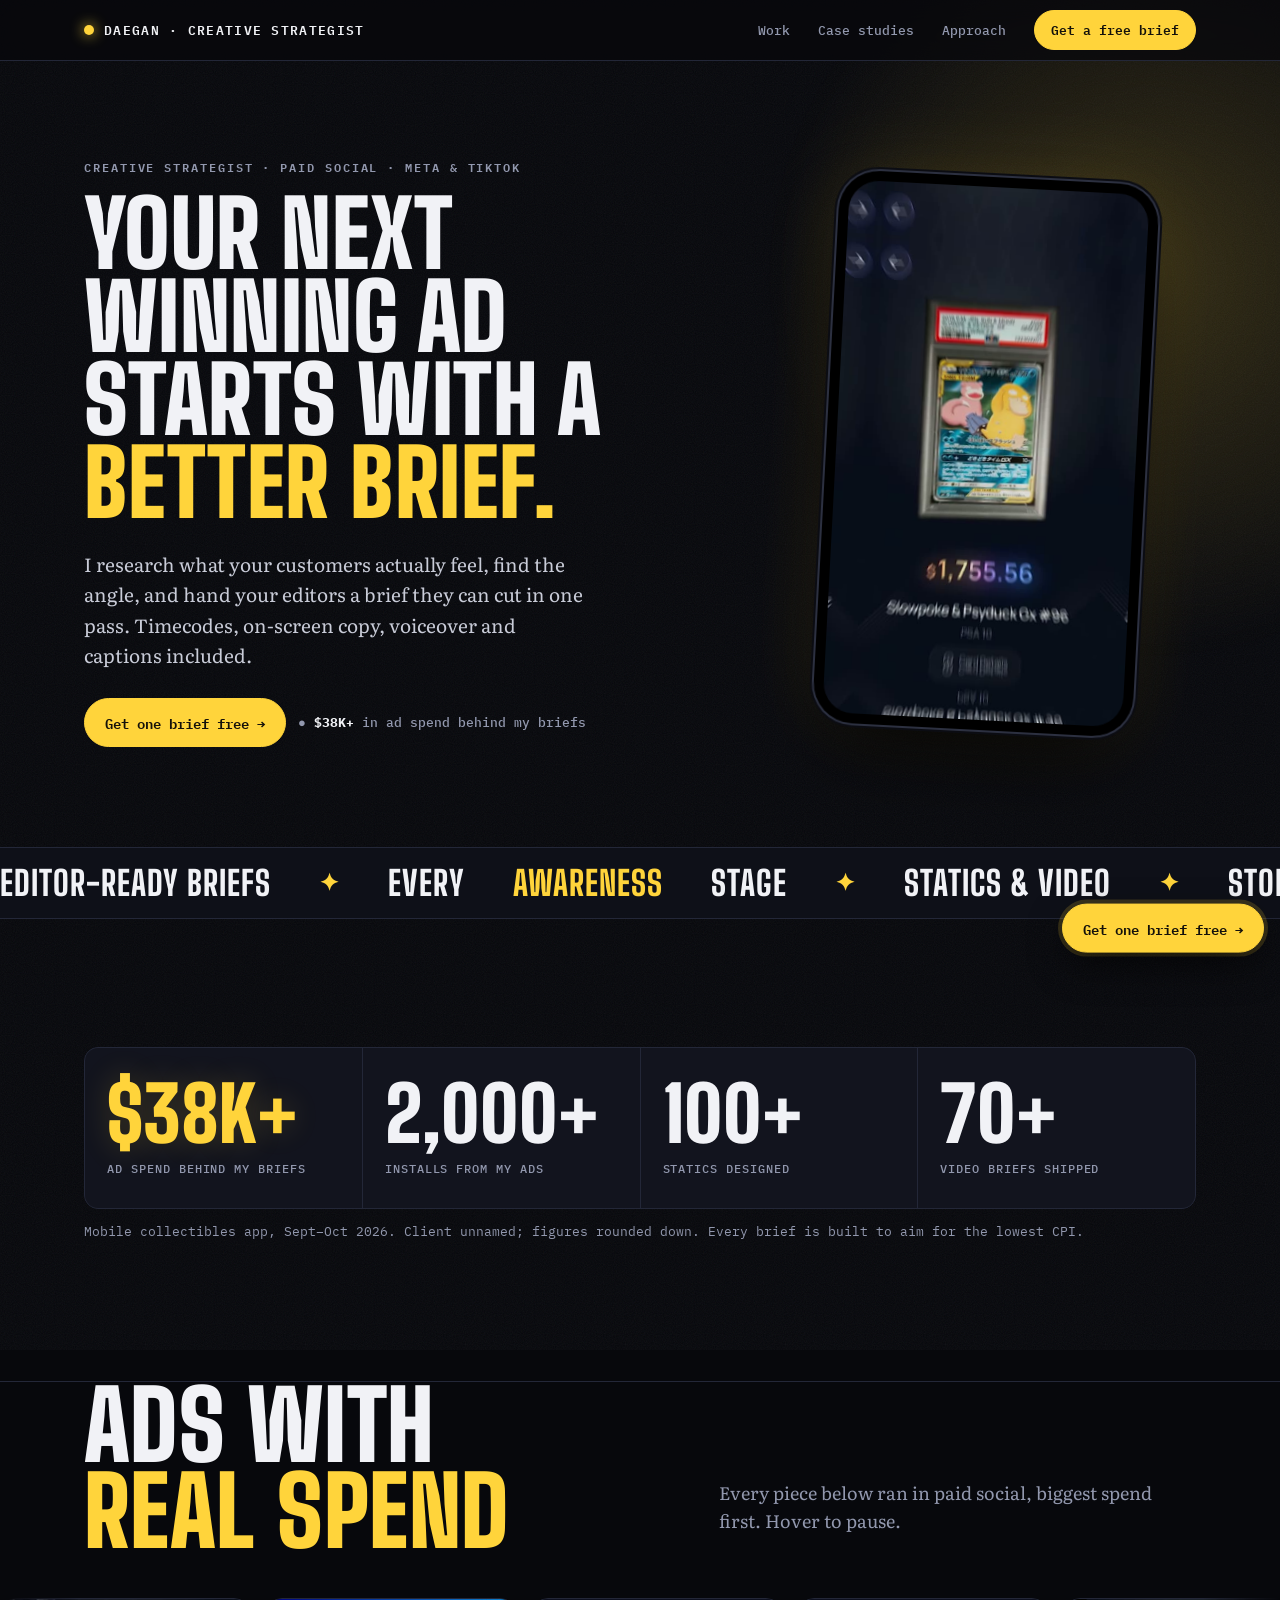
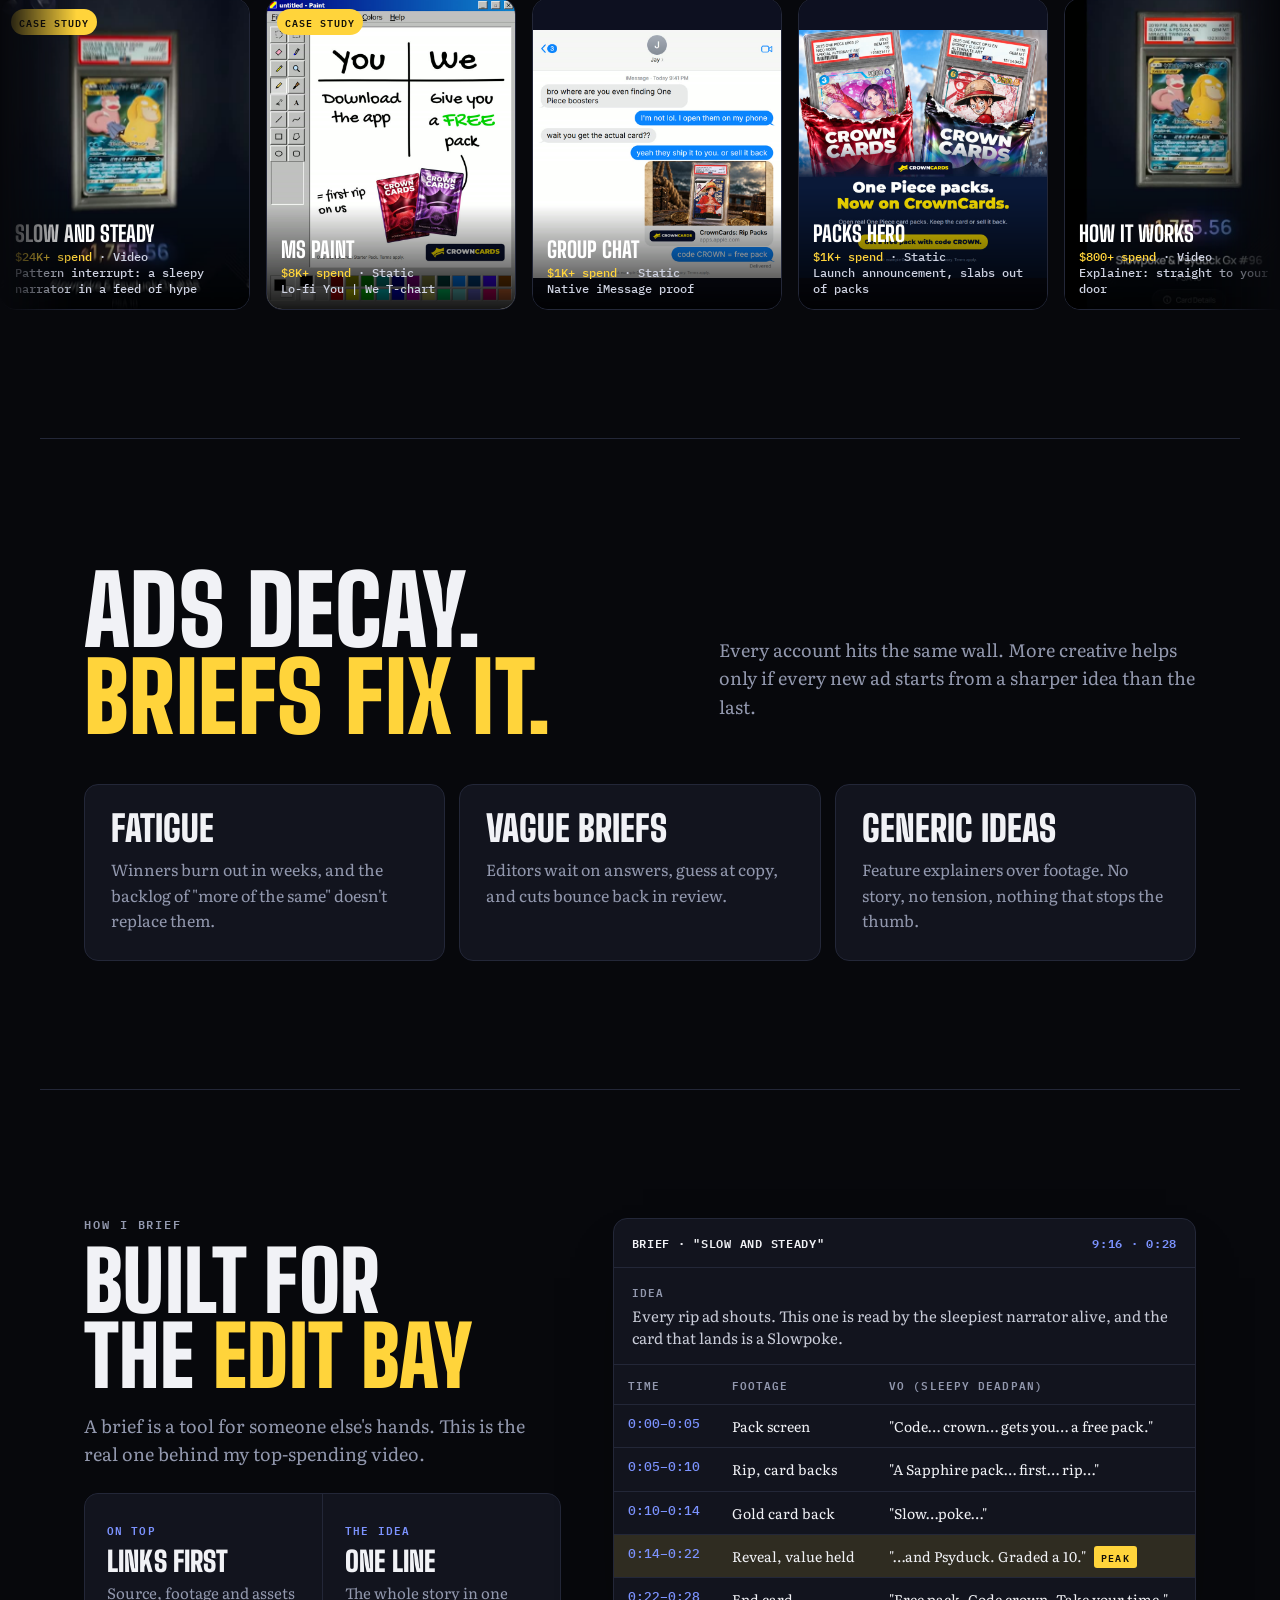
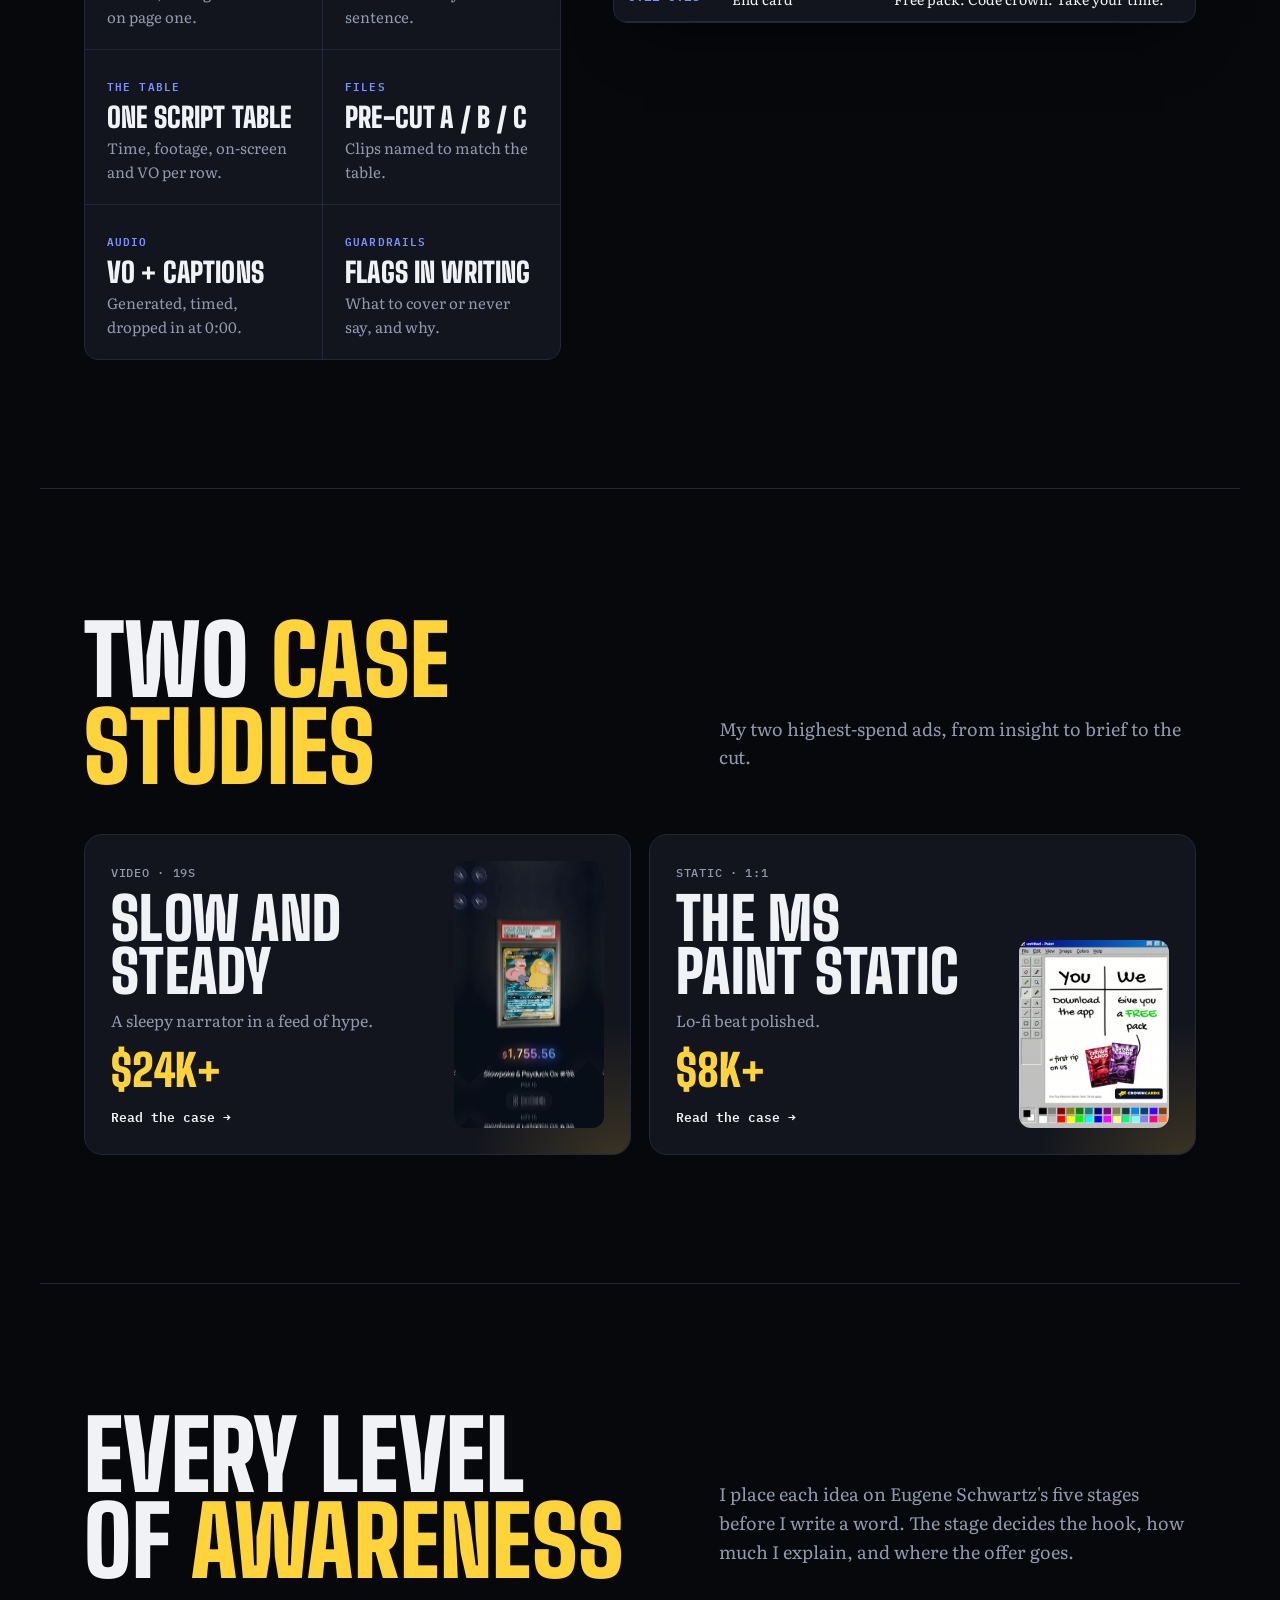
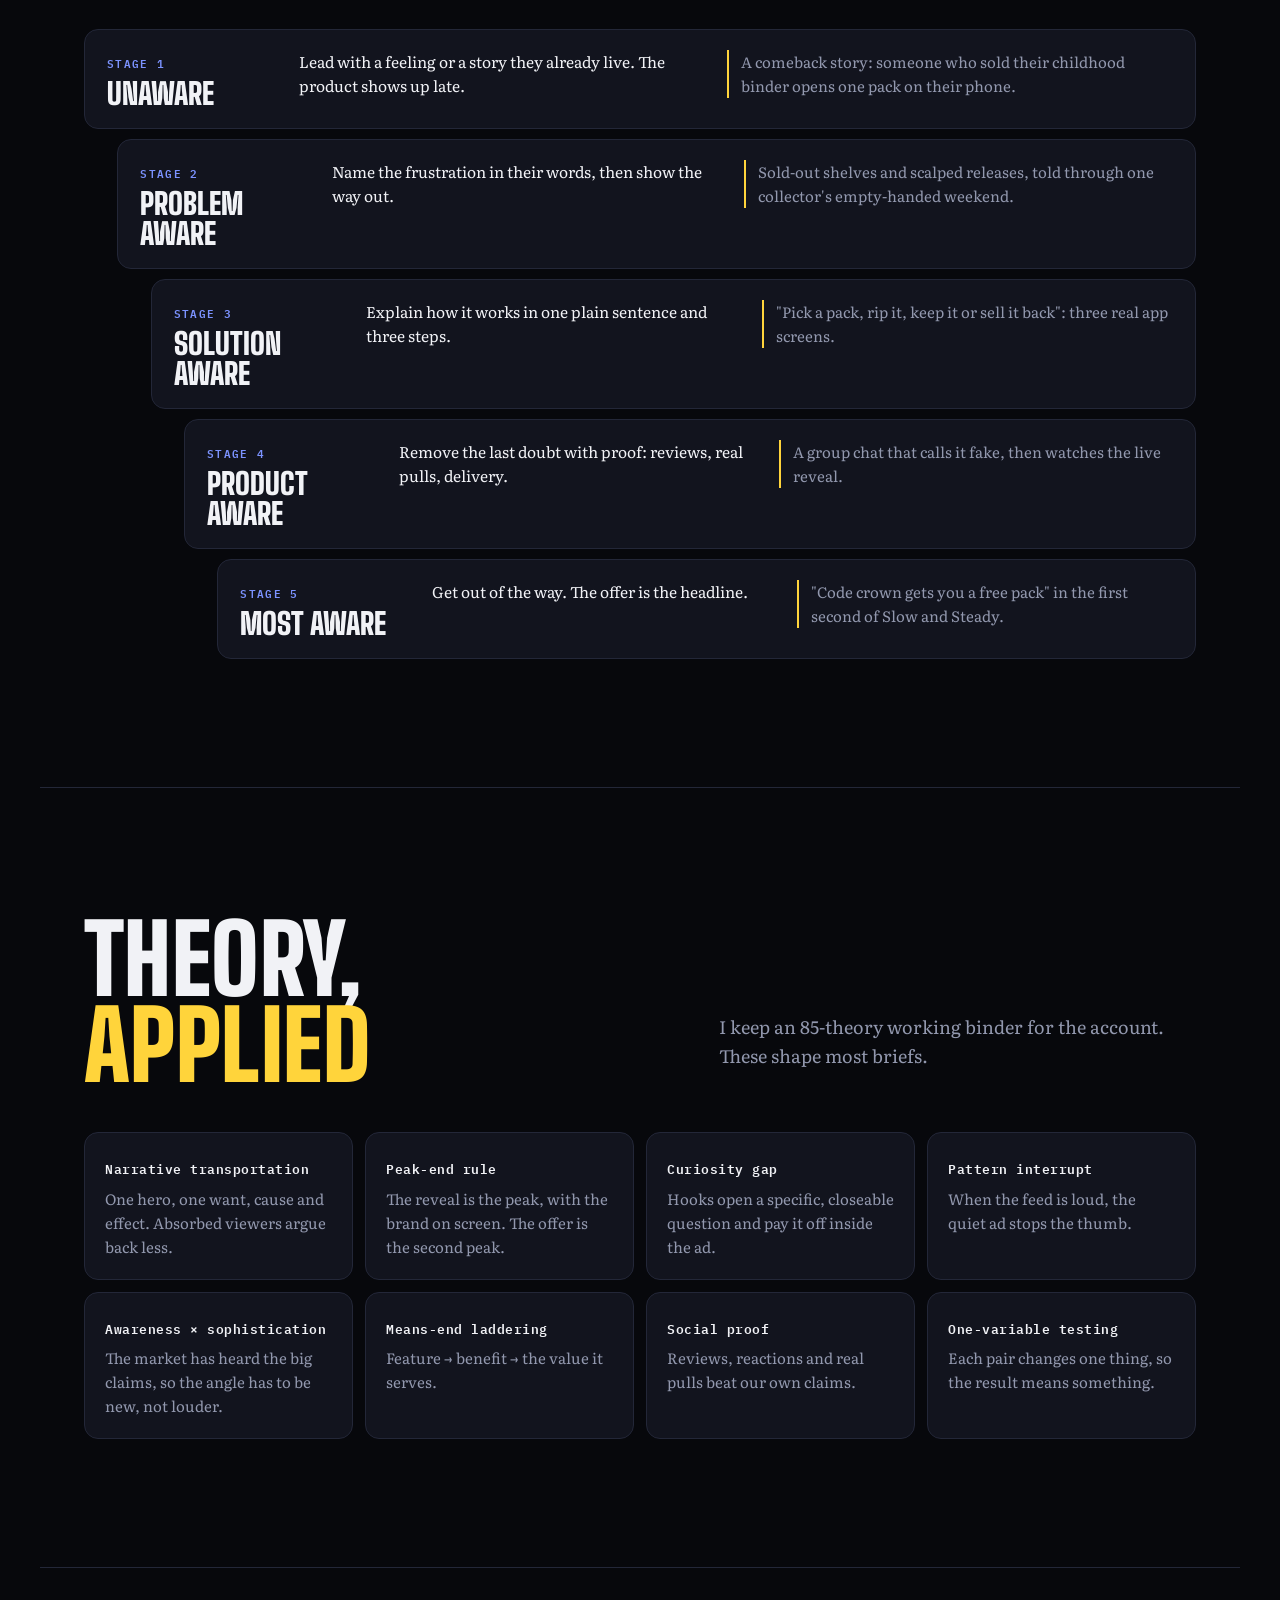
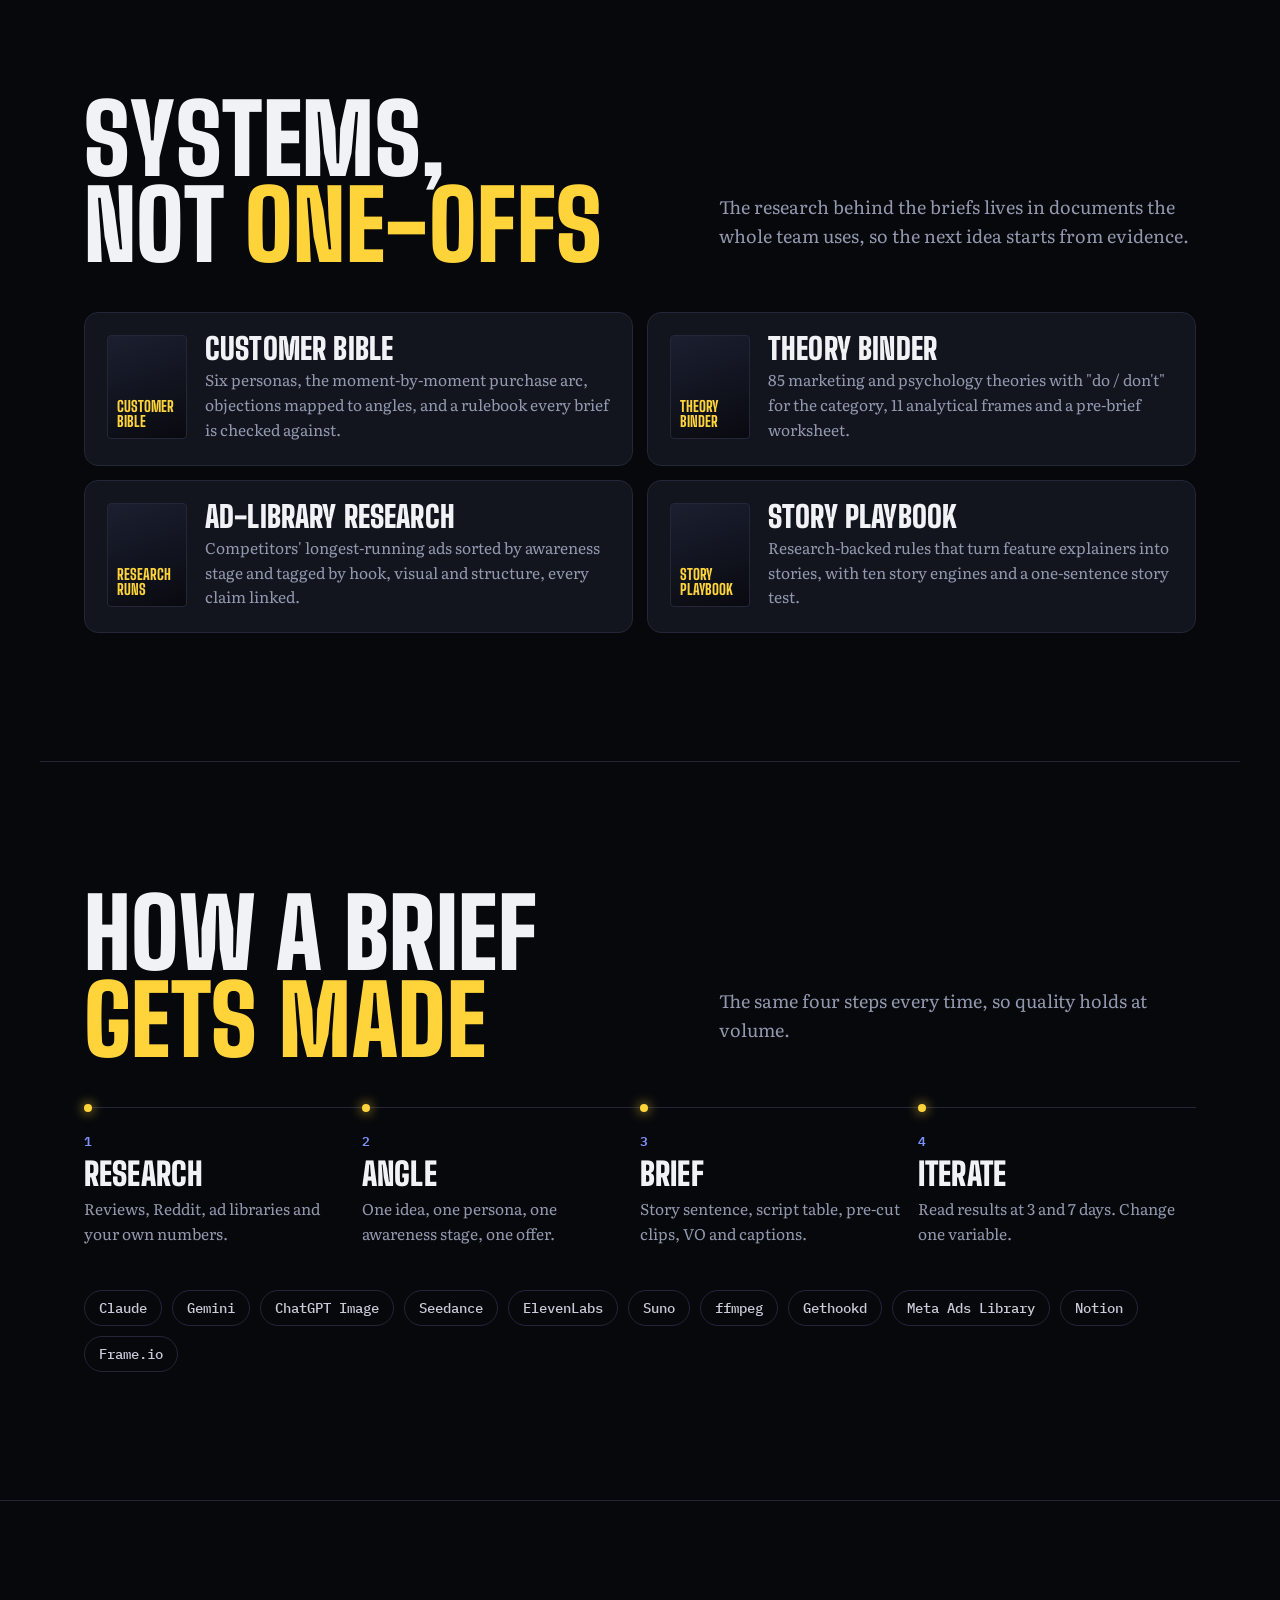
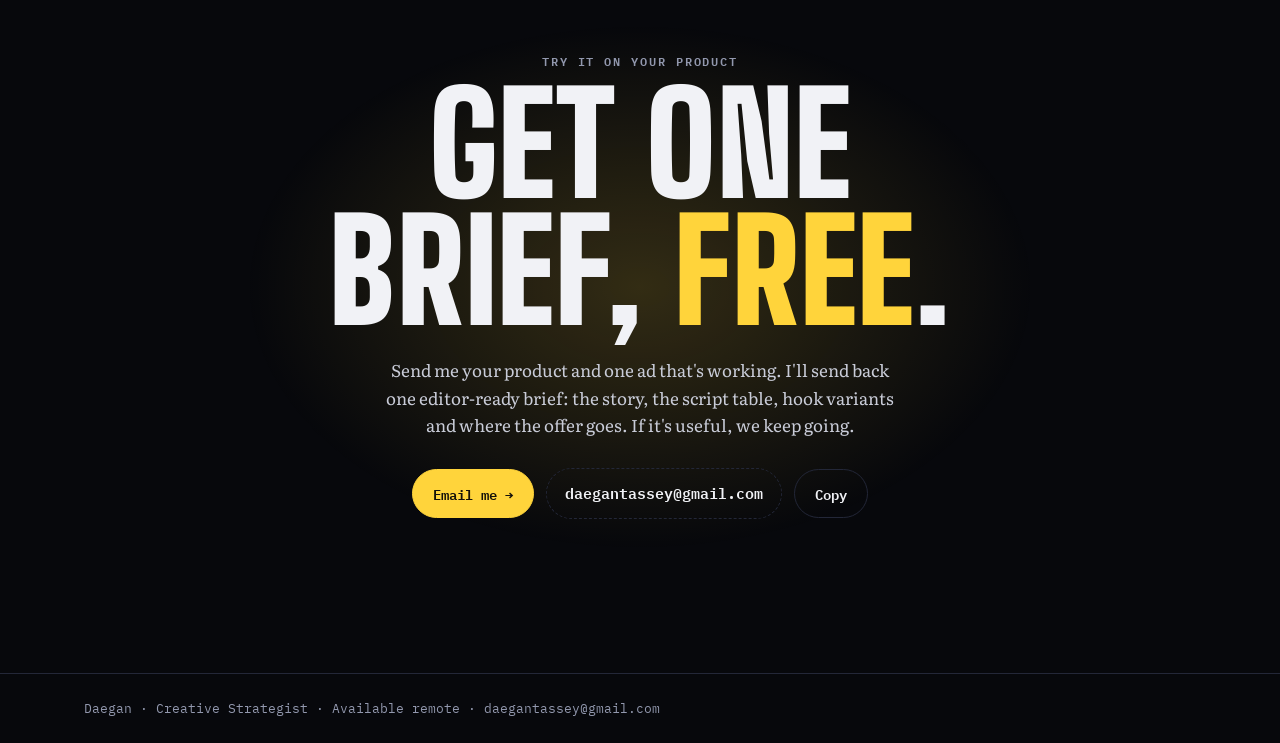
==== index.html @ afc4ab41 "Mobile pass: no horizontal overflow, compact header, scaled type and cards Co-Authored-By: Claude Op" ====
<!doctype html>
<html lang="en"><head>
<meta charset="utf-8"><meta name="viewport" content="width=device-width,initial-scale=1,viewport-fit=cover">
<title>Daegan · Creative Strategy</title>
<meta name="description" content="Creative strategist for paid social. Editor-ready briefs built on research. Get one brief free.">
<meta property="og:title" content="Daegan · Creative Strategy"><meta property="og:description" content="Editor-ready ad briefs built on research. Get one brief free."><meta property="og:image" content="https://daegan97.github.io/assets/slow-and-steady.jpg">
<link rel="preconnect" href="https://fonts.googleapis.com"><link rel="preconnect" href="https://fonts.gstatic.com" crossorigin>
<link href="https://fonts.googleapis.com/css2?family=Big+Shoulders+Display:wght@600;800;900&family=Literata:ital,opsz,wght@0,7..72,400;0,7..72,600;1,7..72,400&family=IBM+Plex+Mono:wght@400;500;600&display=swap" rel="stylesheet">
<link rel="stylesheet" href="site.css?v=5">
</head><body>
<header class="bar"><div class="wrap">
  <a class="who" href="#top"><b></b>Daegan<span class="full"> · Creative Strategist</span></a>
  <nav><a href="#work">Work</a><a href="#cases">Case studies</a><a href="#awareness">Approach</a><a class="go" href="#contact">Get a free brief</a></nav>
</div></header>

<main id="top">
  <div class="wrap hero">
    <div>
      <div class="eyebrow">Creative strategist · paid social · Meta &amp; TikTok</div>
      <h1 style="margin-top:20px"><span class="ln">Your next</span><span class="ln">winning ad</span><span class="ln">starts with a</span><span class="ln mark">better brief.</span></h1>
      <p>I research what your customers actually feel, find the angle, and hand your editors a brief they can cut in one pass. Timecodes, on-screen copy, voiceover and captions included.</p>
      <div class="cta-row"><a class="btn primary" href="#contact">Get one brief free →</a><span class="chip">● <strong>$38K+</strong> in ad spend behind my briefs</span></div>
    </div>
    <div class="phone"><video src="assets/slow-and-steady.mp4" poster="assets/slow-and-steady.jpg" muted loop playsinline autoplay preload="auto" aria-label="Slow and Steady, one of my ads"></video></div>
  </div>

  <div class="marquee" aria-hidden="true"><div class="track">
    <span>Editor-ready briefs</span><span>Every <em>awareness</em> stage</span><span>Statics &amp; video</span><span>Story-first scripts</span><span>AI video &amp; voice</span><span>Research you can cite</span><span>One idea per ad</span><span>Offer first</span>
    <span>Editor-ready briefs</span><span>Every <em>awareness</em> stage</span><span>Statics &amp; video</span><span>Story-first scripts</span><span>AI video &amp; voice</span><span>Research you can cite</span><span>One idea per ad</span><span>Offer first</span>
  </div></div>

  <section class="wrap" aria-label="Results so far">
    <div class="proof rv">
      <div class="hi"><strong data-count="38" data-prefix="$" data-suffix="K+">$38K+</strong><span>Ad spend behind my briefs</span></div>
      <div><strong data-count="2000" data-suffix="+">2,000+</strong><span>Installs from my ads</span></div>
      <div><strong data-count="100" data-suffix="+">100+</strong><span>Statics designed</span></div>
      <div><strong data-count="70" data-suffix="+">70+</strong><span>Video briefs shipped</span></div>
    </div>
    <p class="foot">Mobile collectibles app, Sept–Oct 2026. Client unnamed; figures rounded down. Every brief is built to aim for the lowest CPI.</p>
  </section>

  <section id="work" style="padding-top:0">
    <div class="wrap"><div class="sh rv"><h2>Ads with <span class="mark">real spend</span></h2>
      <p class="lede">Every piece below ran in paid social, biggest spend first. Hover to pause.</p></div></div>
    <div class="reel rv"><div class="row" id="reel"></div></div>
  </section>

  <section class="wrap" id="problem">
    <div class="sh rv"><h2>Ads decay. <span class="mark">Briefs fix it.</span></h2>
      <p class="lede">Every account hits the same wall. More creative helps only if every new ad starts from a sharper idea than the last.</p></div>
    <div class="problem rv">
      <div><b>Fatigue</b><p>Winners burn out in weeks, and the backlog of "more of the same" doesn't replace them.</p></div>
      <div><b>Vague briefs</b><p>Editors wait on answers, guess at copy, and cuts bounce back in review.</p></div>
      <div><b>Generic ideas</b><p>Feature explainers over footage. No story, no tension, nothing that stops the thumb.</p></div>
    </div>
  </section>

  <section class="wrap" id="briefs">
    <div class="split">
      <div class="rv">
        <div class="eyebrow">How I brief</div>
        <h2 style="font-size:clamp(48px,6.5vw,88px);margin:14px 0 18px">Built for the <span class="mark">edit bay</span></h2>
        <p class="lede" style="margin-bottom:24px">A brief is a tool for someone else's hands. This is the real one behind my top-spending video.</p>
        <div class="anatomy">
          <div class="part"><span class="k">ON TOP</span><h3>Links first</h3><p>Source, footage and assets on page one.</p></div>
          <div class="part"><span class="k">THE IDEA</span><h3>One line</h3><p>The whole story in one sentence.</p></div>
          <div class="part"><span class="k">THE TABLE</span><h3>One script table</h3><p>Time, footage, on-screen and VO per row.</p></div>
          <div class="part"><span class="k">FILES</span><h3>Pre-cut A / B / C</h3><p>Clips named to match the table.</p></div>
          <div class="part"><span class="k">AUDIO</span><h3>VO + captions</h3><p>Generated, timed, dropped in at 0:00.</p></div>
          <div class="part"><span class="k">GUARDRAILS</span><h3>Flags in writing</h3><p>What to cover or never say, and why.</p></div>
        </div>
      </div>
      <article class="brief rv" aria-label="Brief excerpt from Slow and Steady">
        <div class="brief-head"><span>Brief · "Slow and Steady"</span><span>9:16 · 0:28</span></div>
        <div class="story"><b>Idea</b>Every rip ad shouts. This one is read by the sleepiest narrator alive, and the card that lands is a Slowpoke.</div>
        <div class="tbl-scroll"><table>
          <thead><tr><th>Time</th><th>Footage</th><th>VO (sleepy deadpan)</th></tr></thead>
          <tbody>
            <tr><td class="tc">0:00–0:05</td><td>Pack screen</td><td>"Code… crown… gets you… a free pack."</td></tr>
            <tr><td class="tc">0:05–0:10</td><td>Rip, card backs</td><td>"A Sapphire pack… first… rip…"</td></tr>
            <tr><td class="tc">0:10–0:14</td><td>Gold card back</td><td>"Slow…poke…"</td></tr>
            <tr class="peak"><td class="tc">0:14–0:22</td><td>Reveal, value held</td><td>"…and Psyduck. Graded a 10."</td></tr>
            <tr><td class="tc">0:22–0:28</td><td>End card</td><td>"Free pack. Code crown. Take your time."</td></tr>
          </tbody></table></div>
      </article>
    </div>
  </section>

  <section class="wrap" id="cases">
    <div class="sh rv"><h2>Two <span class="mark">case studies</span></h2>
      <p class="lede">My two highest-spend ads, from insight to brief to the cut.</p></div>
    <div class="cases">
      <a class="case rv" href="slow-and-steady.html"><div><div class="meta">Video · 19s</div><h3>Slow and Steady</h3><p class="lede" style="font-size:16px;margin:10px 0 0">A sleepy narrator in a feed of hype.</p><div class="sp">$24K+</div><span class="go2">Read the case →</span></div><video src="assets/slow-and-steady.mp4" muted loop playsinline autoplay preload="metadata" poster="assets/slow-and-steady.jpg" aria-hidden="true"></video></a>
      <a class="case rv" href="ms-paint.html"><div><div class="meta">Static · 1:1</div><h3>The MS Paint static</h3><p class="lede" style="font-size:16px;margin:10px 0 0">Lo-fi beat polished.</p><div class="sp">$8K+</div><span class="go2">Read the case →</span></div><img src="assets/ms-paint.jpg" alt="MS Paint static"></a>
    </div>
  </section>

  <section class="wrap" id="awareness">
    <div class="sh rv"><h2>Every level of <span class="mark">awareness</span></h2>
      <p class="lede">I place each idea on Eugene Schwartz's five stages before I write a word. The stage decides the hook, how much I explain, and where the offer goes.</p></div>
    <div class="ladder">
      <div class="rung rv"><div class="st"><small>STAGE 1</small>Unaware</div><div class="job">Lead with a feeling or a story they already live. The product shows up late.</div><div class="ex">A comeback story: someone who sold their childhood binder opens one pack on their phone.</div></div>
      <div class="rung rv"><div class="st"><small>STAGE 2</small>Problem aware</div><div class="job">Name the frustration in their words, then show the way out.</div><div class="ex">Sold-out shelves and scalped releases, told through one collector's empty-handed weekend.</div></div>
      <div class="rung rv"><div class="st"><small>STAGE 3</small>Solution aware</div><div class="job">Explain how it works in one plain sentence and three steps.</div><div class="ex">"Pick a pack, rip it, keep it or sell it back": three real app screens.</div></div>
      <div class="rung rv"><div class="st"><small>STAGE 4</small>Product aware</div><div class="job">Remove the last doubt with proof: reviews, real pulls, delivery.</div><div class="ex">A group chat that calls it fake, then watches the live reveal.</div></div>
      <div class="rung rv"><div class="st"><small>STAGE 5</small>Most aware</div><div class="job">Get out of the way. The offer is the headline.</div><div class="ex">"Code crown gets you a free pack" in the first second of Slow and Steady.</div></div>
    </div>
  </section>

  <section class="wrap" id="theory">
    <div class="sh rv"><h2>Theory, <span class="mark">applied</span></h2>
      <p class="lede">I keep an 85-theory working binder for the account. These shape most briefs.</p></div>
    <div class="theories rv">
      <div class="th"><b>Narrative transportation</b><p>One hero, one want, cause and effect. Absorbed viewers argue back less.</p></div>
      <div class="th"><b>Peak-end rule</b><p>The reveal is the peak, with the brand on screen. The offer is the second peak.</p></div>
      <div class="th"><b>Curiosity gap</b><p>Hooks open a specific, closeable question and pay it off inside the ad.</p></div>
      <div class="th"><b>Pattern interrupt</b><p>When the feed is loud, the quiet ad stops the thumb.</p></div>
      <div class="th"><b>Awareness × sophistication</b><p>The market has heard the big claims, so the angle has to be new, not louder.</p></div>
      <div class="th"><b>Means-end laddering</b><p>Feature → benefit → the value it serves.</p></div>
      <div class="th"><b>Social proof</b><p>Reviews, reactions and real pulls beat our own claims.</p></div>
      <div class="th"><b>One-variable testing</b><p>Each pair changes one thing, so the result means something.</p></div>
    </div>
  </section>

  <section class="wrap" id="systems">
    <div class="sh rv"><h2>Systems, not <span class="mark">one-offs</span></h2>
      <p class="lede">The research behind the briefs lives in documents the whole team uses, so the next idea starts from evidence.</p></div>
    <div class="systems rv">
      <div class="sys"><div class="cover">Customer bible</div><div><h3>Customer Bible</h3><p>Six personas, the moment-by-moment purchase arc, objections mapped to angles, and a rulebook every brief is checked against.</p></div></div>
      <div class="sys"><div class="cover">Theory binder</div><div><h3>Theory Binder</h3><p>85 marketing and psychology theories with "do / don't" for the category, 11 analytical frames and a pre-brief worksheet.</p></div></div>
      <div class="sys"><div class="cover">Research runs</div><div><h3>Ad-library research</h3><p>Competitors' longest-running ads sorted by awareness stage and tagged by hook, visual and structure, every claim linked.</p></div></div>
      <div class="sys"><div class="cover">Story playbook</div><div><h3>Story playbook</h3><p>Research-backed rules that turn feature explainers into stories, with ten story engines and a one-sentence story test.</p></div></div>
    </div>
  </section>

  <section class="wrap" id="process">
    <div class="sh rv"><h2>How a brief <span class="mark">gets made</span></h2><p class="lede">The same four steps every time, so quality holds at volume.</p></div>
    <div class="steps rv">
      <div class="step"><div class="n">1</div><h3>Research</h3><p>Reviews, Reddit, ad libraries and your own numbers.</p></div>
      <div class="step"><div class="n">2</div><h3>Angle</h3><p>One idea, one persona, one awareness stage, one offer.</p></div>
      <div class="step"><div class="n">3</div><h3>Brief</h3><p>Story sentence, script table, pre-cut clips, VO and captions.</p></div>
      <div class="step"><div class="n">4</div><h3>Iterate</h3><p>Read results at 3 and 7 days. Change one variable.</p></div>
    </div>
    <div class="stack rv" style="margin-top:44px"><span>Claude</span><span>Gemini</span><span>ChatGPT Image</span><span>Seedance</span><span>ElevenLabs</span><span>Suno</span><span>ffmpeg</span><span>Gethookd</span><span>Meta Ads Library</span><span>Notion</span><span>Frame.io</span></div>
  </section>

  <section class="close" id="contact">
    <div class="wrap rv">
      <div class="eyebrow">Try it on your product</div>
      <h2>Get one brief, <span class="mark">free</span>.</h2>
      <p>Send me your product and one ad that's working. I'll send back one editor-ready brief: the story, the script table, hook variants and where the offer goes. If it's useful, we keep going.</p>
      <div class="contact"><a class="btn primary" href="mailto:daegantassey@gmail.com?subject=Free%20brief">Email me →</a><span class="addr" id="addr">daegantassey@gmail.com</span><button class="btn" type="button" id="copy">Copy</button></div>
    </div>
  </section>
</main>
<footer><div class="wrap">Daegan · Creative Strategist · Available remote · daegantassey@gmail.com</div></footer>
<div class="sticky"><a class="btn primary" href="#contact">Get one brief free →</a></div>

<script>
(async()=>{
  const reel=document.getElementById('reel');
  const money=n=>'$'+(n>=1000?Math.floor(n/1000)+'K+':Math.floor(n/100)*100+'+');
  try{
    const data=await fetch('work.json',{cache:'no-store'}).then(r=>r.json());
    const items=data.items.filter(i=>i.spend>=(data.minSpend||0)).sort((a,b)=>b.spend-a.spend);
    const card=i=>{const media=i.video?`<video src="${i.video}" poster="${i.poster}" muted loop playsinline autoplay preload="metadata"></video>`:`<img src="${i.poster}" alt="${i.title} (${i.format.toLowerCase()} ad)" loading="lazy">`;
      const tag=i.case?'a':'div',href=i.case?` href="${i.case}"`:'';
      return `<${tag} class="rc ${i.format==='Static'?'static':''}"${href}>${i.case?'<span class="badge">Case study</span>':''}${media}<div class="cap"><b>${i.title}</b><span class="sp">${money(i.spend)} spend</span> · ${i.format}<br>${i.angle}</div></${tag}>`};
    const html=items.map(card).join('');reel.innerHTML=html+html.replace(/<(a|div) class="rc/g,'<$1 aria-hidden="true" tabindex="-1" class="rc');
  }catch(e){reel.innerHTML='<p class="foot" style="padding:0 24px">The work list could not load. Refresh to try again.</p>'}
})();
</script>
<script src="motion.js?v=5"></script>
</body></html>
---- site.css ----
/* Dark stage, motion-led. The site is an ad for Daegan: hook + offer up top, proof moving, story, peak (case studies), offer again.
   Single deliberate dark look. Highlighter yellow = the offer; cobalt = data/timecodes. */
:root{
  --bg:#07080C; --bg2:#0E1018; --card:#12141E; --line:#232738; --fg:#F1F2F6; --mut:#9298AE;
  --hl:#FFD43B; --hl-ink:#14110A; --tc:#7C93FF; --glow:rgba(255,212,59,.18);
  --display:"Big Shoulders Display","Arial Narrow",Impact,sans-serif;
  --body:"Literata",Georgia,"Times New Roman",serif;
  --mono:"IBM Plex Mono",ui-monospace,Menlo,Consolas,monospace;
  color-scheme:dark;
}
*{box-sizing:border-box}
html{scroll-behavior:smooth}
body{background:var(--bg);color:var(--fg);font:400 17px/1.6 var(--body);margin:0;overflow-x:hidden}
body::before{content:"";position:fixed;inset:-50%;z-index:-1;pointer-events:none;opacity:.06;
  background-image:url("data:image/svg+xml,%3Csvg xmlns='http://www.w3.org/2000/svg' width='160' height='160'%3E%3Cfilter id='n'%3E%3CfeTurbulence type='fractalNoise' baseFrequency='.9' numOctaves='3'/%3E%3C/filter%3E%3Crect width='100%25' height='100%25' filter='url(%23n)'/%3E%3C/svg%3E");
  animation:grain 1.2s steps(6) infinite}
@keyframes grain{0%{transform:translate(0,0)}20%{transform:translate(-3%,2%)}40%{transform:translate(2%,-3%)}60%{transform:translate(-2%,-1%)}80%{transform:translate(3%,1%)}100%{transform:translate(0,0)}}
.wrap{max-width:1200px;margin:0 auto;padding-inline:clamp(16px,4vw,44px);padding-block:0}
a{color:inherit}
h1,h2,h3{font-family:var(--display);font-weight:900;line-height:.9;letter-spacing:.005em;text-transform:uppercase;text-wrap:balance;margin:0}
.eyebrow{font:600 12px/1 var(--mono);letter-spacing:.16em;text-transform:uppercase;color:var(--mut)}
.mark{color:var(--hl)}
.hlbar{background:var(--hl);color:var(--hl-ink);padding:0 .12em}
section,section.wrap{padding-block:clamp(80px,10vw,140px)}
section + section{border-top:1px solid var(--line)}
.close,section.close{padding-block:clamp(90px,12vw,170px)}
.lede{max-width:58ch;color:var(--mut);font-size:18px}
:focus-visible{outline:3px solid var(--hl);outline-offset:3px}

/* bar */
.bar{position:sticky;top:env(safe-area-inset-top,0px);z-index:20;background:rgba(7,8,12,.72);backdrop-filter:blur(12px);border-bottom:1px solid var(--line)}
.bar .wrap{display:flex;align-items:center;justify-content:space-between;gap:16px;height:60px}
.who{font:600 13px var(--mono);letter-spacing:.1em;text-transform:uppercase;text-decoration:none}
.who b{display:inline-block;width:10px;height:10px;border-radius:50%;background:var(--hl);margin-right:10px;box-shadow:0 0 14px var(--hl);animation:pulse 2s ease-in-out infinite}
@keyframes pulse{50%{opacity:.35}}
nav{display:flex;gap:clamp(12px,2.4vw,28px);font:500 13px var(--mono);align-items:center}
nav a{text-decoration:none;color:var(--mut)} nav a:hover{color:var(--fg)}
@media (max-width:680px){nav a:not(.go){display:none}}
.go,.btn{font:600 14px var(--mono);text-decoration:none;padding:12px 20px;border-radius:999px;border:1.5px solid var(--line);color:var(--fg);background:transparent;cursor:pointer;display:inline-flex;align-items:center;gap:8px;transition:transform .2s,box-shadow .2s,background .2s}
.go,.btn.primary{background:var(--hl);color:var(--hl-ink)!important;border-color:var(--hl)}
.btn.primary:hover,.go:hover{transform:translateY(-2px);box-shadow:0 10px 30px -6px var(--hl)}
.go{padding:8px 16px;font-size:13px}

/* hero */
.hero{position:relative;display:grid;grid-template-columns:minmax(0,1.2fr) minmax(0,.8fr);gap:clamp(28px,5vw,72px);align-items:center;padding-block:clamp(44px,8vw,100px)}
.hero::before{content:"";position:absolute;z-index:-1;width:900px;height:900px;left:40%;top:-30%;border-radius:50%;background:radial-gradient(circle,var(--glow),transparent 60%);filter:blur(10px);animation:drift 14s ease-in-out infinite alternate}
@keyframes drift{to{transform:translate(-18%,12%)}}
.hero h1{font-size:clamp(54px,7.2vw,104px)}
.hero h1 .ln{white-space:nowrap}
@media (max-width:520px){.hero h1 .ln{white-space:normal}}
.hero h1 .ln{display:block;animation:rise .9s cubic-bezier(.2,.8,.2,1) both}
.hero h1 .ln:nth-child(2){animation-delay:.08s}.hero h1 .ln:nth-child(3){animation-delay:.16s}.hero h1 .ln:nth-child(4){animation-delay:.24s}
@keyframes rise{from{transform:translateY(40%);opacity:0}to{transform:none;opacity:1}}
.hero p{margin:24px 0 28px;max-width:46ch;font-size:19px;color:#C9CCD8}
.cta-row{display:flex;flex-wrap:wrap;gap:12px;align-items:center}
.chip{font:500 13px var(--mono);color:var(--mut);display:flex;align-items:center;gap:8px}
.chip strong{color:var(--fg)}
.phone{justify-self:center;width:min(320px,80vw);border-radius:40px;padding:10px;background:#000;box-shadow:0 0 0 2px #2c3040,0 0 0 4px #0b0c12,0 40px 80px -20px rgba(0,0,0,.9),0 0 80px -10px var(--glow);transform:rotate(3deg);animation:float 6s ease-in-out infinite}
@keyframes float{50%{transform:rotate(1.5deg) translateY(-12px)}}
.phone video,.phone img{display:block;width:100%;border-radius:30px;aspect-ratio:9/16;object-fit:cover;max-width:100%}
.phone .tag{position:absolute}
@media (max-width:880px){.hero{grid-template-columns:1fr}.phone{transform:none}}

/* marquee */
.marquee{border-block:1px solid var(--line);overflow:hidden;white-space:nowrap;background:var(--bg2)}
.marquee .track{display:inline-flex;gap:48px;padding-block:18px;animation:mq 38s linear infinite;font:800 clamp(22px,3vw,34px)/1 var(--display);text-transform:uppercase;letter-spacing:.03em}
.marquee .track span{display:inline-flex;align-items:center;gap:48px}
.marquee .track span::after{content:"✦";color:var(--hl);font-size:.7em}
.marquee em{font-style:normal;color:var(--hl)}
@keyframes mq{to{transform:translateX(-50%)}}

/* proof stats */
.proof{display:grid;grid-template-columns:repeat(4,minmax(0,1fr));gap:1px;background:var(--line);border:1px solid var(--line);border-radius:14px;overflow:hidden}
.proof div{background:var(--card);padding:28px 22px}
.proof strong{display:block;font:900 clamp(46px,6vw,76px)/1 var(--display);font-variant-numeric:tabular-nums}
.proof .hi strong{color:var(--hl);text-shadow:0 0 30px var(--glow)}
.proof span{font:500 12px var(--mono);letter-spacing:.08em;text-transform:uppercase;color:var(--mut)}
@media (max-width:760px){.proof{grid-template-columns:repeat(2,minmax(0,1fr))}}
.foot{font:400 13px var(--mono);color:var(--mut);margin-top:14px}

/* section heads */
.sh{display:grid;grid-template-columns:minmax(0,1.1fr) minmax(0,.9fr);gap:clamp(20px,4vw,56px);align-items:end;margin-bottom:44px}
.sh h2{font-size:clamp(52px,7.5vw,104px)}
@media (max-width:760px){.sh{grid-template-columns:1fr}}

/* story: problem → fix */
.problem{display:grid;grid-template-columns:repeat(3,minmax(0,1fr));gap:14px}
.problem div{padding:26px;border:1px solid var(--line);border-radius:14px;background:var(--card)}
.problem b{font:900 36px/1 var(--display);text-transform:uppercase;display:block;margin-bottom:10px}
.problem p{margin:0;color:var(--mut);font-size:16px}
@media (max-width:760px){.problem{grid-template-columns:1fr}}

/* brief card */
.brief{background:var(--card);border:1px solid var(--line);border-radius:14px;overflow:hidden;box-shadow:0 30px 60px -30px rgba(0,0,0,.8);min-width:0}
.brief-head{display:flex;justify-content:space-between;gap:12px;padding:14px 18px;border-bottom:1px solid var(--line);font:600 12px var(--mono);letter-spacing:.06em;text-transform:uppercase}
.brief-head span:last-child{color:var(--tc)}
.story{padding:14px 18px;font-size:15px;line-height:1.5;border-bottom:1px solid var(--line);color:#C9CCD8}
.story b{font:600 11px var(--mono);letter-spacing:.1em;text-transform:uppercase;color:var(--mut);display:block;margin-bottom:4px}
.tbl-scroll{overflow-x:auto}
table{border-collapse:collapse;width:100%;font-size:14px}
th{font:600 11px var(--mono);letter-spacing:.1em;text-transform:uppercase;color:var(--mut);text-align:left;padding:10px 14px;border-bottom:1px solid var(--line);white-space:nowrap}
td{padding:10px 14px;border-bottom:1px solid var(--line);vertical-align:top}
td.tc{font:500 13px var(--mono);color:var(--tc);white-space:nowrap;font-variant-numeric:tabular-nums}
tr.peak td{background:rgba(255,212,59,.12)}
tr.peak td:last-child::after{content:"PEAK";font:600 10px var(--mono);letter-spacing:.12em;margin-left:8px;padding:2px 7px;border-radius:3px;background:var(--hl);color:var(--hl-ink)}
.split{display:grid;grid-template-columns:minmax(0,.9fr) minmax(0,1.1fr);gap:clamp(24px,4vw,56px);align-items:start}
@media (max-width:900px){.split{grid-template-columns:1fr}}

/* anatomy list */
.anatomy{display:grid;grid-template-columns:repeat(2,minmax(0,1fr));gap:1px;background:var(--line);border:1px solid var(--line);border-radius:14px;overflow:hidden}
.part{background:var(--card);padding:20px 22px;transition:background .25s}
.part:hover{background:#171a27}
.part .k{font:600 11px var(--mono);color:var(--tc);letter-spacing:.1em}
.part h3{font-size:28px;margin:8px 0 6px}
.part p{margin:0;font-size:15px;color:var(--mut)}
@media (max-width:540px){.anatomy{grid-template-columns:1fr}}

/* reel (moving work) */
.reel{overflow:hidden;mask-image:linear-gradient(90deg,transparent,#000 6%,#000 94%,transparent);-webkit-mask-image:linear-gradient(90deg,transparent,#000 6%,#000 94%,transparent)}
.reel .row{display:flex;gap:16px;width:max-content;animation:reel 60s linear infinite}
.reel:hover .row{animation-play-state:paused}
@keyframes reel{to{transform:translateX(-50%)}}
.rc{position:relative;width:250px;flex:none;border-radius:16px;overflow:hidden;background:#000;border:1px solid var(--line);text-decoration:none}
.rc video,.rc img{display:block;width:100%;aspect-ratio:4/5;object-fit:cover;max-width:100%}
.rc.static img{object-fit:contain;background:#0d1020}
.rc .cap{position:absolute;left:0;right:0;bottom:0;padding:34px 14px 12px;background:linear-gradient(transparent,rgba(0,0,0,.88));font:500 12px/1.35 var(--mono);color:#cfd3e2}
.rc .cap b{display:block;color:#fff;font:800 22px/1 var(--display);text-transform:uppercase;margin-bottom:4px}
.rc .cap .sp{color:var(--hl)}
.rc .badge{position:absolute;top:10px;left:10px;font:600 10px var(--mono);letter-spacing:.1em;text-transform:uppercase;background:var(--hl);color:var(--hl-ink);padding:4px 8px;border-radius:999px}

/* awareness ladder */
.ladder{display:flex;flex-direction:column;gap:10px}
.rung{display:grid;grid-template-columns:170px minmax(0,1fr) minmax(0,1.1fr);gap:22px;align-items:baseline;padding:20px 22px;background:var(--card);border:1px solid var(--line);border-radius:14px;transition:border-color .25s,transform .25s}
.rung:hover{border-color:var(--hl);transform:translateX(6px)}
.rung:nth-child(2){margin-left:3%}.rung:nth-child(3){margin-left:6%}.rung:nth-child(4){margin-left:9%}.rung:nth-child(5){margin-left:12%}
.rung .st{font:900 30px/1 var(--display);text-transform:uppercase}
.rung .st small{display:block;font:600 11px var(--mono);letter-spacing:.12em;color:var(--tc);margin-bottom:6px}
.rung .job{font-size:15.5px}
.rung .ex{font-size:15px;color:var(--mut);border-left:2px solid var(--hl);padding-left:12px}
@media (max-width:820px){.rung{grid-template-columns:1fr;gap:8px;margin-left:0!important}}

/* case study cards (the peak) */
.cases{display:grid;grid-template-columns:repeat(2,minmax(0,1fr));gap:18px}
.case{position:relative;display:grid;grid-template-columns:minmax(0,1fr) 150px;gap:18px;align-items:end;padding:26px;border-radius:18px;background:var(--card);border:1px solid var(--line);text-decoration:none;overflow:hidden;transition:transform .3s,border-color .3s}
.case:hover{transform:translateY(-6px);border-color:var(--hl)}
.case::after{content:"";position:absolute;inset:auto -30% -60% auto;width:340px;height:340px;border-radius:50%;background:radial-gradient(circle,var(--glow),transparent 65%)}
.case h3{font-size:clamp(40px,4.6vw,64px)}
.case .meta{font:500 12px var(--mono);color:var(--mut);letter-spacing:.06em;text-transform:uppercase;margin-bottom:12px}
.case .sp{font:900 44px/1 var(--display);color:var(--hl);margin-top:14px}
.case .go2{font:600 13px var(--mono);margin-top:14px;display:inline-block}
.case img,.case video{width:150px;border-radius:12px;position:relative;z-index:1;max-width:100%}
@media (max-width:900px){.cases{grid-template-columns:1fr}}
@media (max-width:480px){.case{grid-template-columns:1fr}.case img,.case video{width:120px}}

/* theory */
.theories{display:grid;grid-template-columns:repeat(auto-fill,minmax(250px,1fr));gap:12px}
.th{padding:20px;border:1px solid var(--line);border-radius:14px;background:var(--card);transition:border-color .25s}
.th:hover{border-color:var(--tc)}
.th b{font:600 13px var(--mono);letter-spacing:.04em;color:var(--fg)}
.th p{margin:6px 0 0;font-size:15px;color:var(--mut)}

/* systems */
.systems{display:grid;grid-template-columns:repeat(2,minmax(0,1fr));gap:14px}
.sys{display:grid;grid-template-columns:auto minmax(0,1fr);gap:18px;padding:22px;border:1px solid var(--line);border-radius:14px;background:var(--card)}
.cover{width:80px;height:104px;border-radius:4px;background:linear-gradient(160deg,#1b1f30,#090a10);border:1px solid var(--line);color:var(--hl);display:grid;place-items:end start;padding:9px;font:800 15px/1 var(--display);text-transform:uppercase}
.sys h3{font-size:30px;margin-bottom:6px}
.sys p{margin:0;font-size:15.5px;color:var(--mut)}
@media (max-width:760px){.systems{grid-template-columns:1fr}}

/* process */
.steps{display:grid;grid-template-columns:repeat(4,minmax(0,1fr));gap:0;border-top:1px solid var(--line)}
.step{padding:22px 18px 0 0;position:relative}
.step::before{content:"";position:absolute;top:-4px;left:0;width:8px;height:8px;border-radius:50%;background:var(--hl);box-shadow:0 0 12px var(--hl)}
.step .n{font:600 13px var(--mono);color:var(--tc)}
.step h3{font-size:32px;margin:8px 0}
.step p{margin:0;font-size:15.5px;color:var(--mut)}
@media (max-width:820px){.steps{grid-template-columns:1fr 1fr;row-gap:28px}}
@media (max-width:480px){.steps{grid-template-columns:1fr}}

.stack{display:flex;flex-wrap:wrap;gap:10px}
.stack span{font:500 14px var(--mono);padding:8px 14px;border:1px solid var(--line);border-radius:999px;color:#C9CCD8}

/* closing offer */
.close{position:relative;padding-block:clamp(80px,12vw,160px);text-align:center}
.close::before{content:"";position:absolute;z-index:-1;left:50%;top:50%;width:900px;height:600px;transform:translate(-50%,-50%);background:radial-gradient(ellipse,var(--glow),transparent 62%)}
.close h2{font-size:clamp(64px,11vw,160px);max-width:12ch;margin:14px auto 0}
.close p{max-width:52ch;margin:22px auto 30px;color:#C9CCD8}
.contact{display:flex;flex-wrap:wrap;gap:12px;align-items:center;justify-content:center}
.addr{font:600 15px var(--mono);padding:12px 18px;border:1.5px dashed var(--line);border-radius:999px;user-select:all}
footer{border-top:1px solid var(--line);padding-block:26px;font:400 13px var(--mono);color:var(--mut)}

/* sticky CTA */
.sticky{position:fixed;right:max(16px,env(safe-area-inset-right,0px));bottom:calc(16px + env(safe-area-inset-bottom,0px));z-index:30;transform:translateY(140%);transition:transform .35s cubic-bezier(.2,.8,.2,1)}
.sticky.on{transform:none}
.sticky .btn{box-shadow:0 14px 40px -8px rgba(0,0,0,.8),0 0 0 4px rgba(255,212,59,.18)}

/* reveal on scroll (content stays visible without JS) */
.motion .rv{opacity:0;transform:translateY(28px);transition:opacity .8s cubic-bezier(.2,.8,.2,1),transform .8s cubic-bezier(.2,.8,.2,1)}
.motion .rv.in{opacity:1;transform:none}

/* case study pages */
.cs-hero{display:grid;grid-template-columns:minmax(0,1.1fr) minmax(0,.9fr);gap:clamp(24px,5vw,64px);align-items:start;padding-block:clamp(40px,7vw,90px)}
.cs-hero h1{font-size:clamp(60px,9vw,128px);animation:rise .9s cubic-bezier(.2,.8,.2,1) both}
.cs-hero .lede{margin-top:18px}
.facts{display:grid;grid-template-columns:repeat(2,minmax(0,1fr));gap:1px;background:var(--line);border:1px solid var(--line);border-radius:14px;overflow:hidden;margin:28px 0 0}
.facts div{background:var(--card);padding:14px 16px}
.facts dt{font:600 11px var(--mono);letter-spacing:.1em;text-transform:uppercase;color:var(--mut)}
.facts dd{margin:4px 0 0;font-size:16px}
.media-frame{justify-self:center;width:min(340px,86vw);border-radius:40px;padding:10px;background:#000;box-shadow:0 0 0 2px #2c3040,0 40px 80px -20px rgba(0,0,0,.9),0 0 80px -10px var(--glow)}
.media-frame video,.media-frame img{display:block;width:100%;border-radius:30px;max-width:100%}
.media-frame.sq{border-radius:18px;width:min(440px,90vw)}.media-frame.sq img{border-radius:10px}
.prose{max-width:66ch}
.prose h2{font-size:clamp(40px,5.5vw,72px);margin-bottom:18px}
.prose p{margin:0 0 14px;color:#C9CCD8}
.prose ul{margin:0 0 14px;padding-left:20px;color:#C9CCD8}
.prose li{margin-bottom:8px}
.prose b{color:var(--fg)}
.frames{display:grid;grid-template-columns:repeat(6,minmax(0,1fr));gap:12px;margin-top:24px}
.frames figure{margin:0}
.frames img{width:100%;border-radius:12px;display:block;max-width:100%;border:1px solid var(--line)}
.frames figcaption{font:500 11px/1.35 var(--mono);color:var(--mut);margin-top:8px}
@media (max-width:760px){.frames{grid-template-columns:repeat(3,minmax(0,1fr))}.cs-hero{grid-template-columns:1fr}}
.iter{display:grid;grid-template-columns:repeat(4,minmax(0,1fr));gap:14px;margin-top:24px}
.iter figure{margin:0;background:var(--card);border:1px solid var(--line);border-radius:14px;overflow:hidden}
.iter img{display:block;width:100%;max-width:100%}
.iter figcaption{padding:12px 14px;font:500 12px/1.4 var(--mono);color:var(--mut)}
.iter figcaption b{color:var(--fg);display:block}
@media (max-width:820px){.iter{grid-template-columns:repeat(2,minmax(0,1fr))}}
.tags{display:flex;flex-wrap:wrap;gap:8px;margin-top:10px}
.tags span{font:500 12px var(--mono);padding:6px 12px;border:1px solid var(--line);border-radius:999px;background:var(--card);color:#C9CCD8}
.back{font:500 13px var(--mono);color:var(--mut);text-decoration:none}
.next{display:flex;justify-content:space-between;align-items:center;gap:16px;flex-wrap:wrap}

@media (prefers-reduced-motion:reduce){*,*::before,*::after{animation:none!important;transition:none!important}.motion .rv{opacity:1;transform:none}}

/* ---- mobile pass ---- */
html,body{overflow-x:clip;max-width:100%}
main{overflow-x:clip}
.hero::before{width:min(900px,160vw);height:min(900px,160vw);left:auto;right:-30%}
.close::before{width:min(900px,120vw);height:min(600px,90vw)}
.who .full{display:inline}
@media (max-width:600px){
  body{font-size:16px}
  .bar .wrap{height:54px}
  .who{font-size:12px;letter-spacing:.08em}
  .who .full{display:none}
  .go{padding:7px 12px;font-size:12px;white-space:nowrap}
  .eyebrow{font-size:10.5px;letter-spacing:.12em;line-height:1.5}
  .hero{padding-block:28px 52px;gap:30px}
  .hero h1{font-size:clamp(46px,14vw,64px)}
  .hero p{font-size:16.5px;margin:18px 0 22px}
  .cta-row{gap:10px}
  .cta-row .btn{width:100%;justify-content:center}
  .phone{width:min(230px,62vw);border-radius:32px;padding:8px}
  .phone video,.phone img{border-radius:24px}
  .marquee .track{gap:28px;padding-block:14px}
  .marquee .track span{gap:28px}
  section,section.wrap{padding-block:64px}
  .sh{margin-bottom:28px;gap:14px}
  .sh h2{font-size:clamp(42px,12.5vw,58px)}
  .lede{font-size:16px}
  .proof strong{font-size:44px}
  .proof div{padding:20px 16px}
  .problem div,.part,.th,.sys{padding:18px}
  .problem b{font-size:30px}
  .split h2{font-size:clamp(42px,12.5vw,58px)!important}
  .rc{width:200px}
  .rc .cap b{font-size:19px}
  .case{padding:20px;gap:14px}
  .case h3{font-size:40px}
  .case .sp{font-size:36px}
  .rung{padding:16px}
  .rung .st{font-size:26px}
  .step h3{font-size:28px}
  .stack span{font-size:13px;padding:7px 12px}
  .close h2{font-size:clamp(52px,15vw,76px)}
  .contact{flex-direction:column;align-items:stretch}
  .contact .btn,.addr{justify-content:center;text-align:center}
  .sticky{left:16px;right:16px}
  .sticky .btn{width:100%;justify-content:center}
  footer{font-size:12px}
  .cs-hero{padding-block:28px 48px}
  .cs-hero h1{font-size:clamp(50px,15vw,72px)}
  .facts{grid-template-columns:1fr}
  .media-frame{width:min(250px,70vw)}
  .media-frame.sq{width:100%}
  .prose h2{font-size:clamp(38px,11vw,52px)}
  .frames{gap:8px}
  .iter{gap:10px}
  td,th{padding:9px 10px}
}
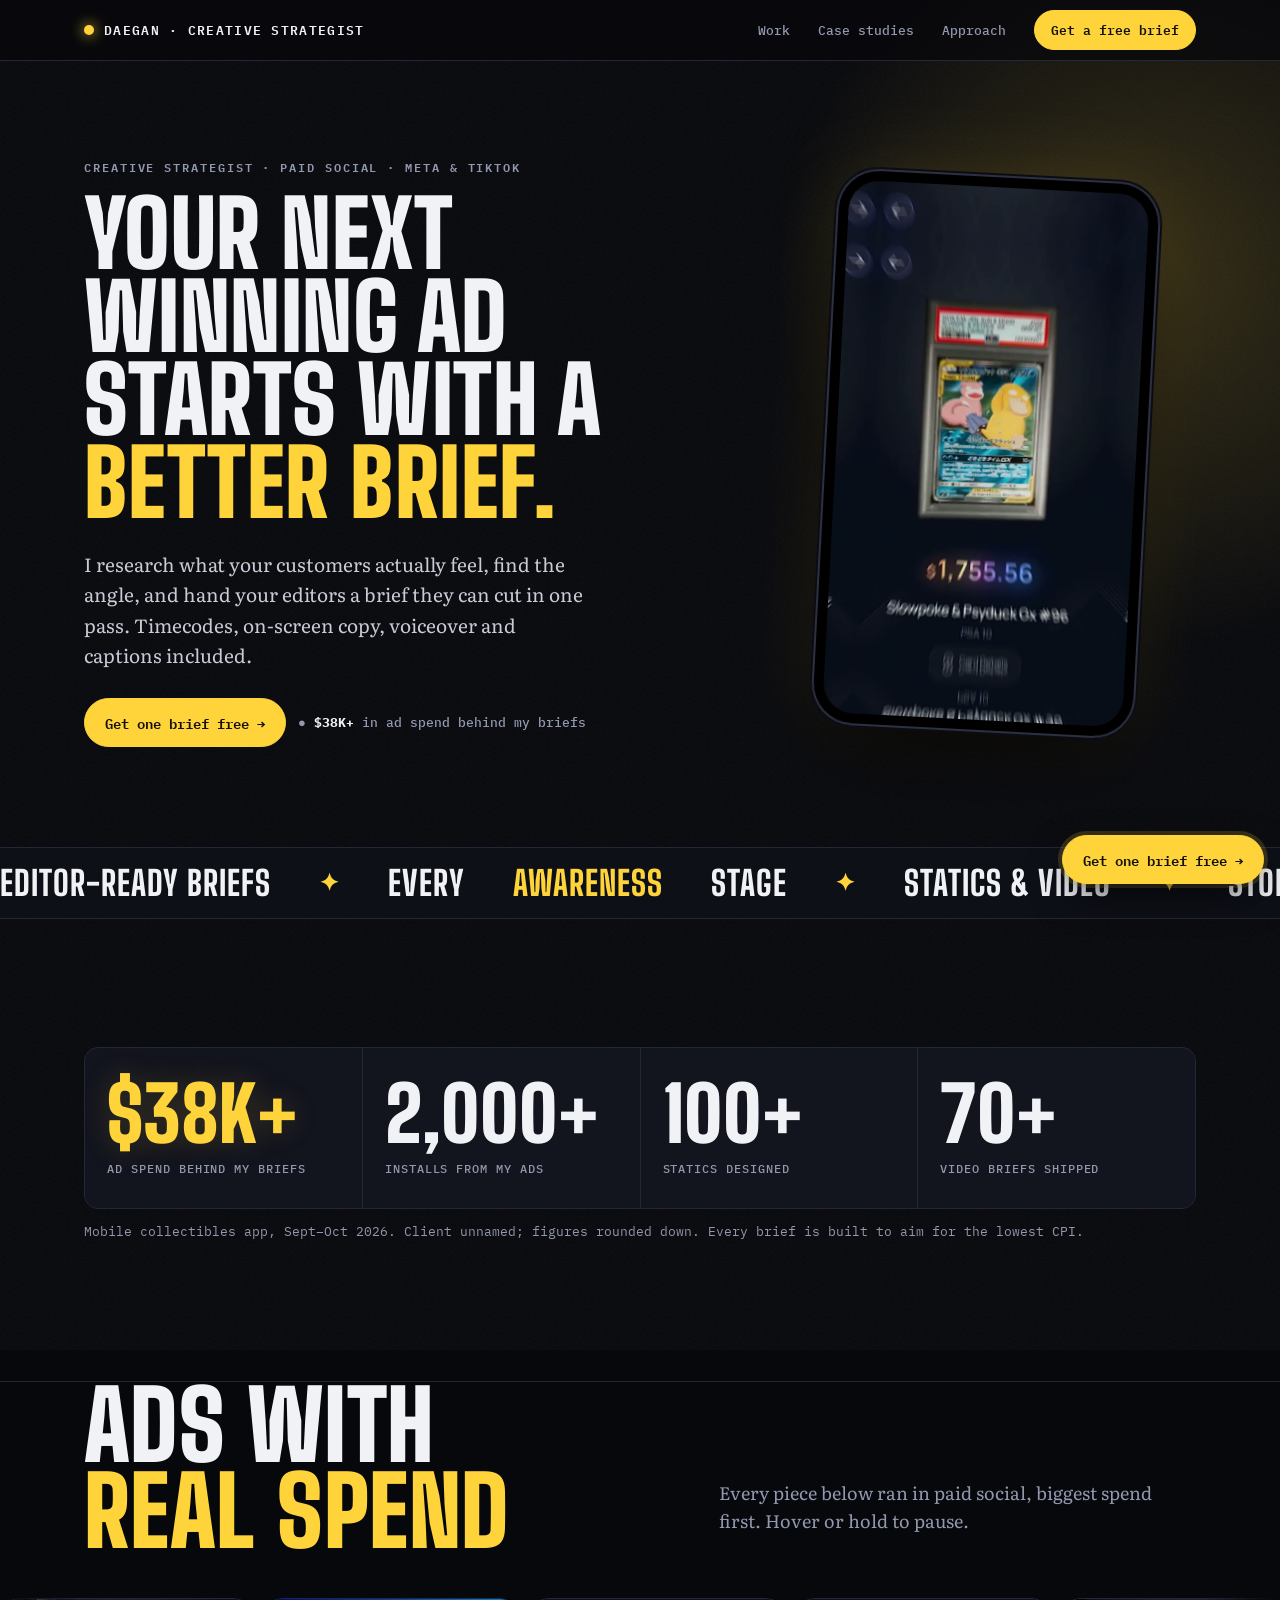
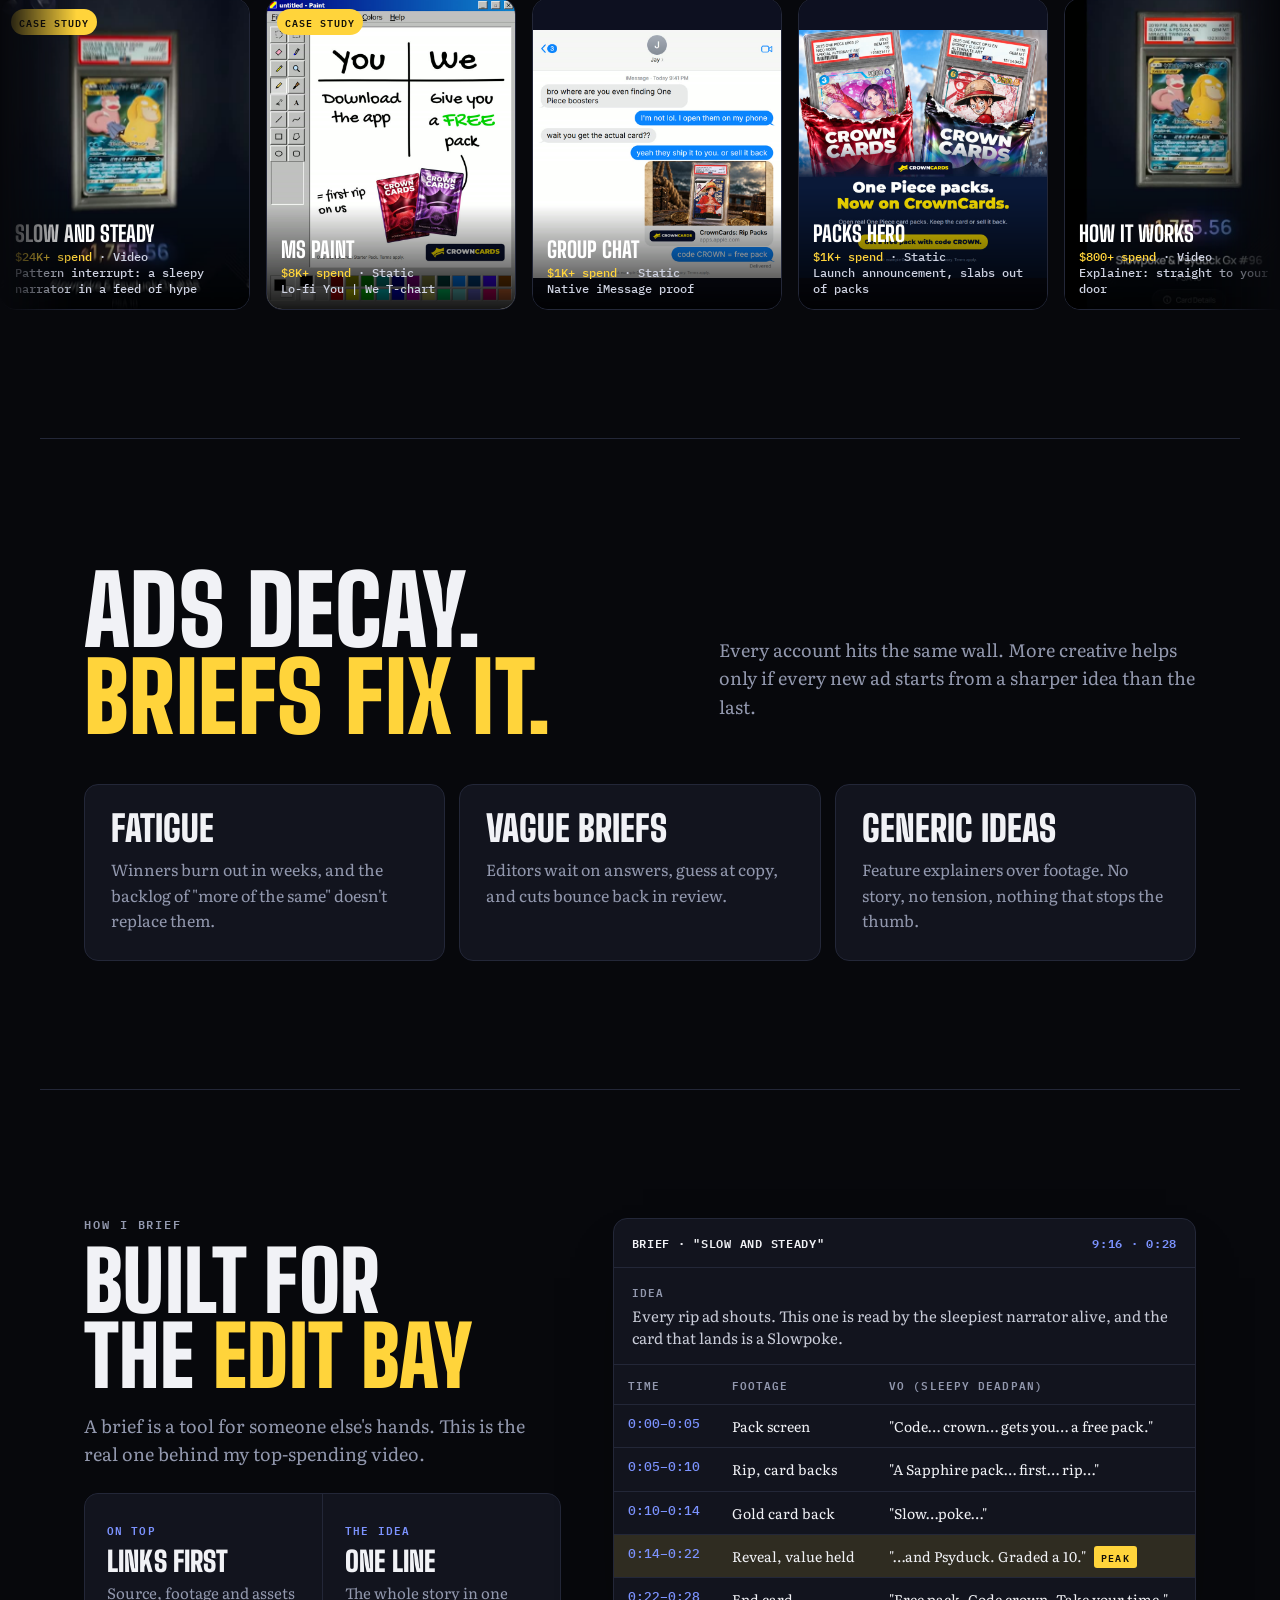
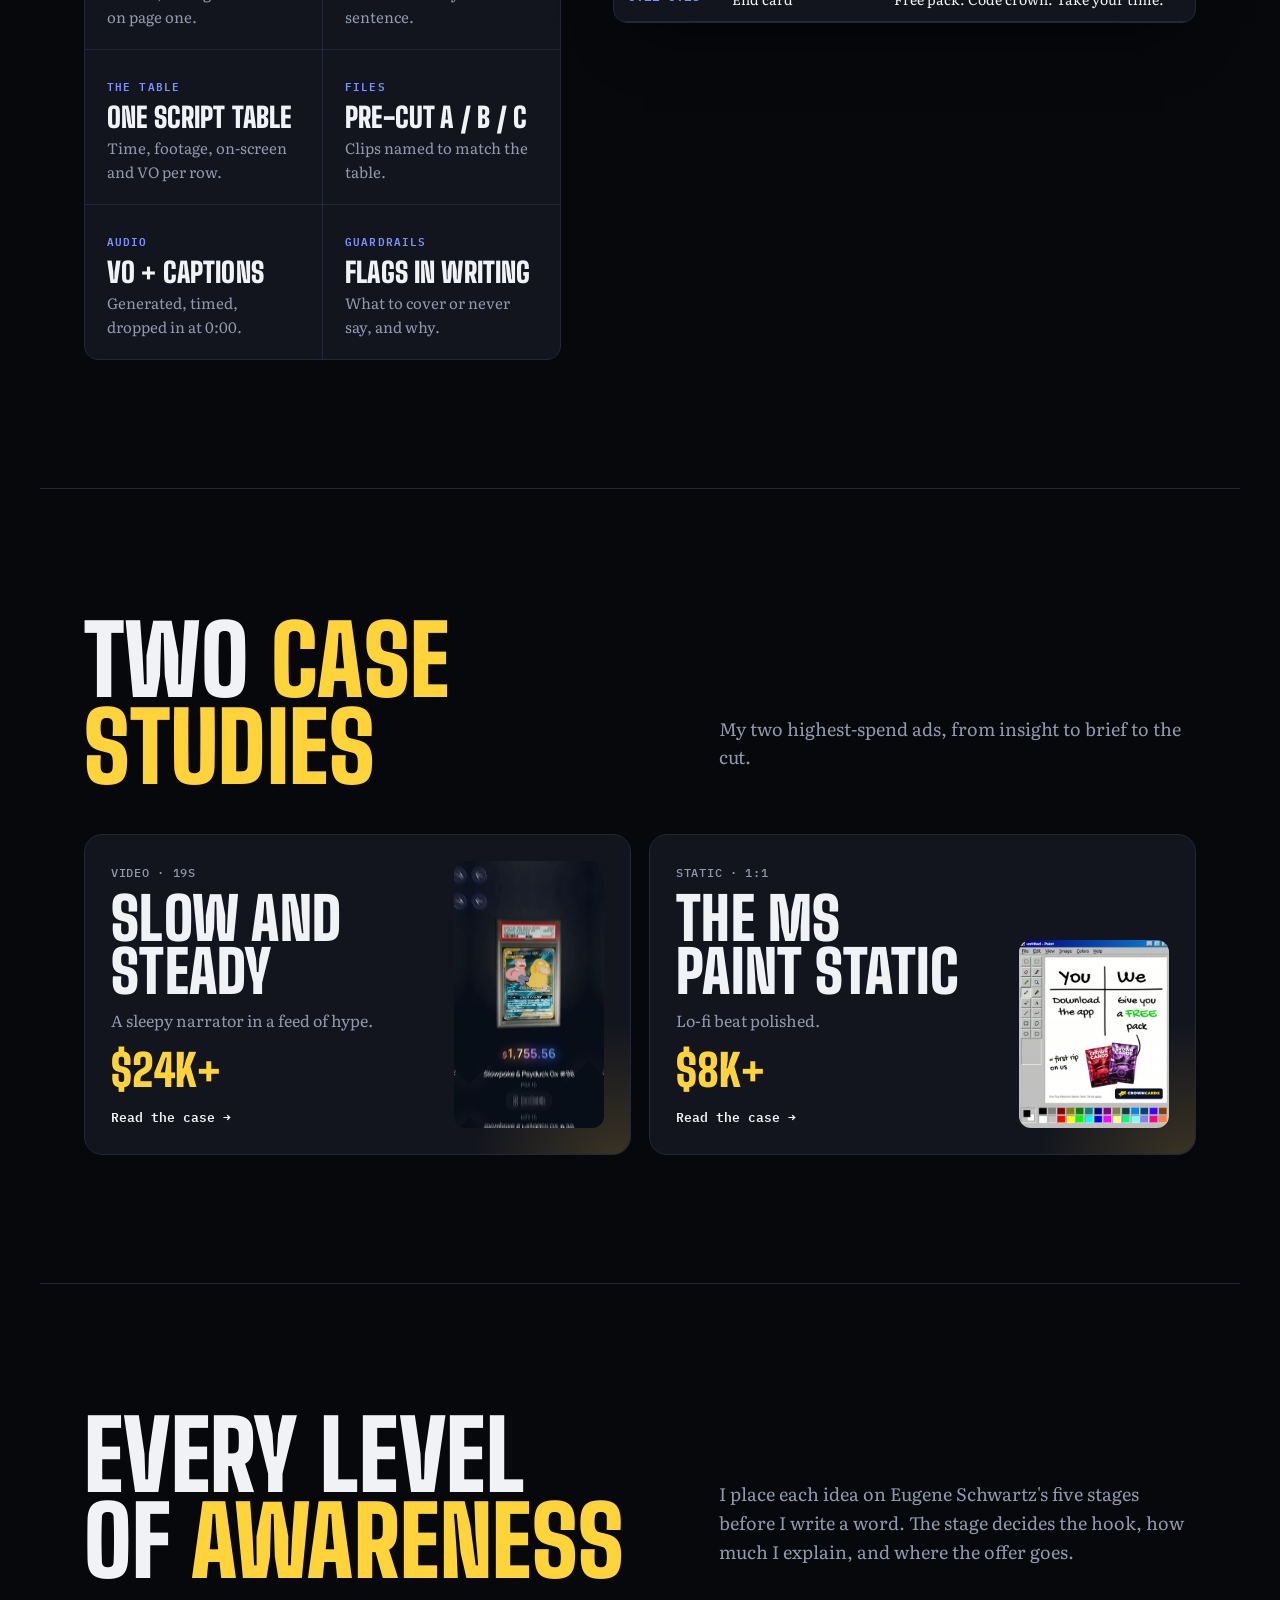
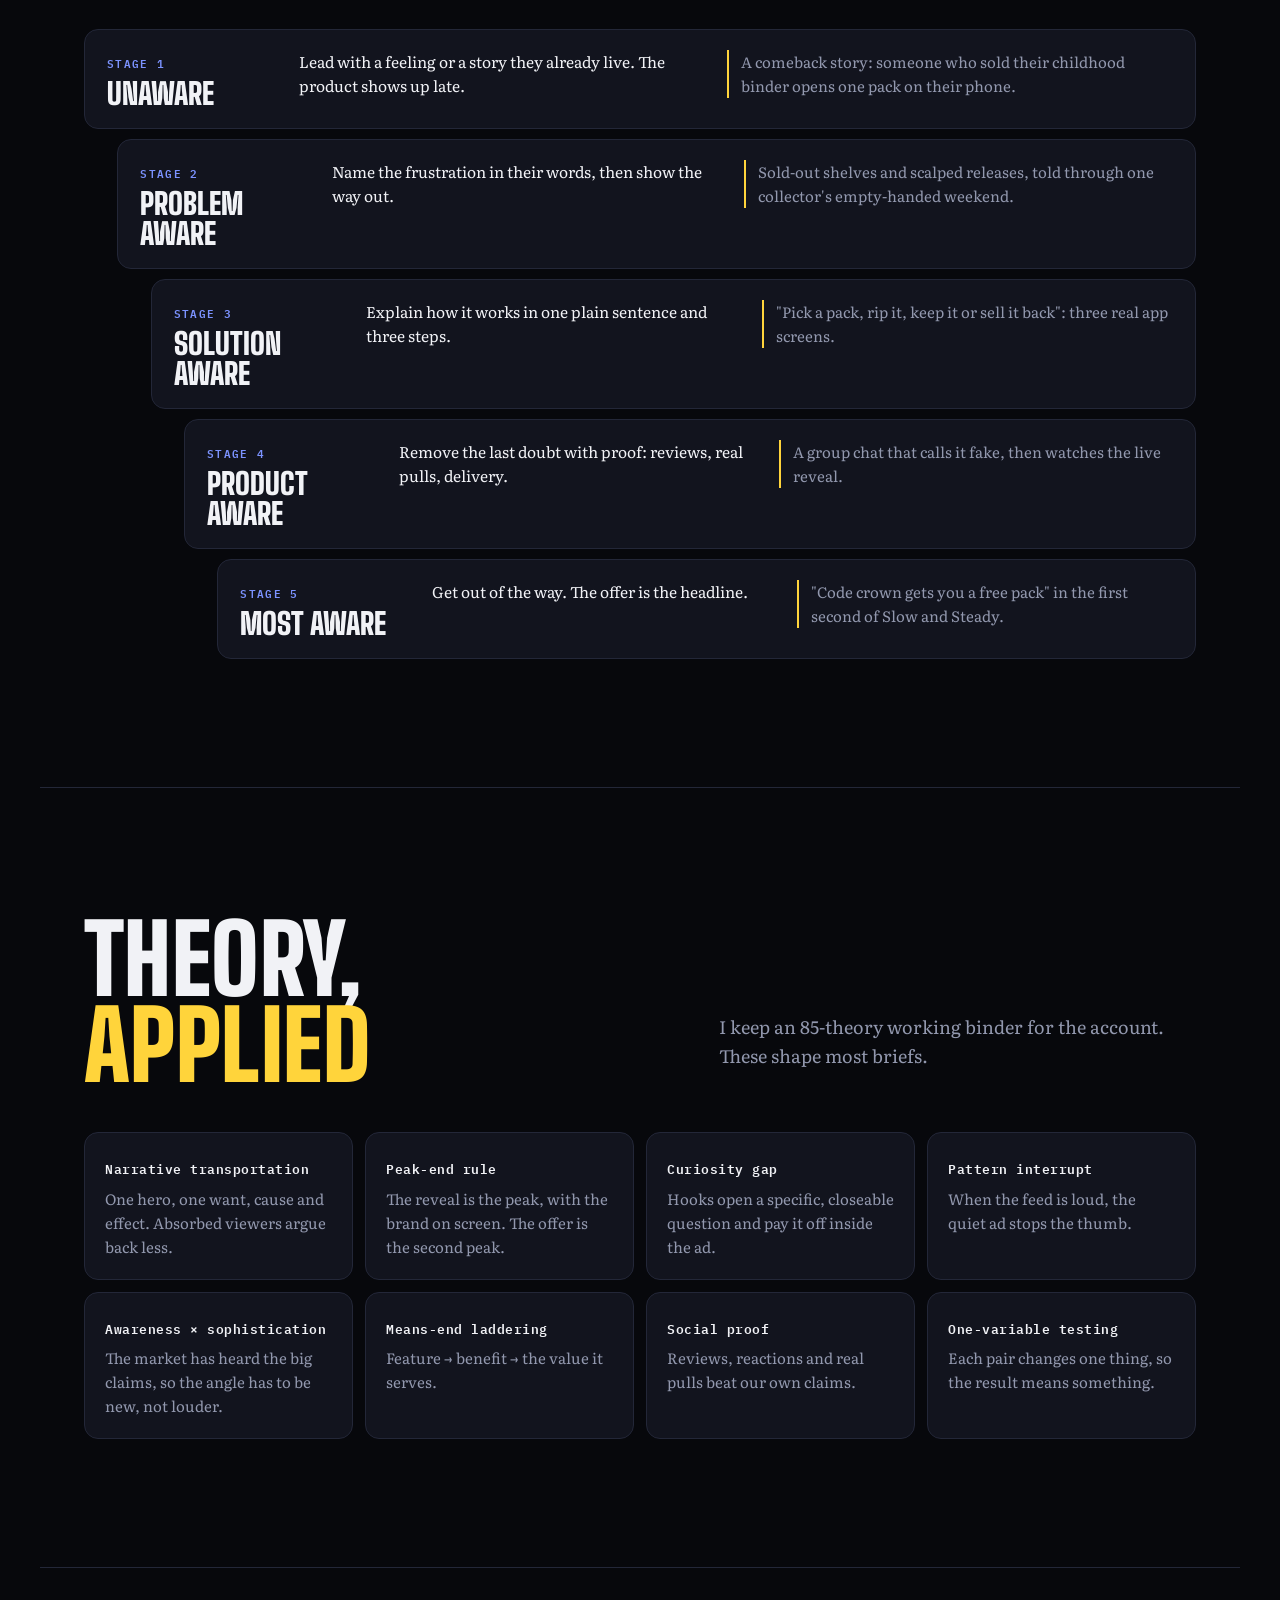
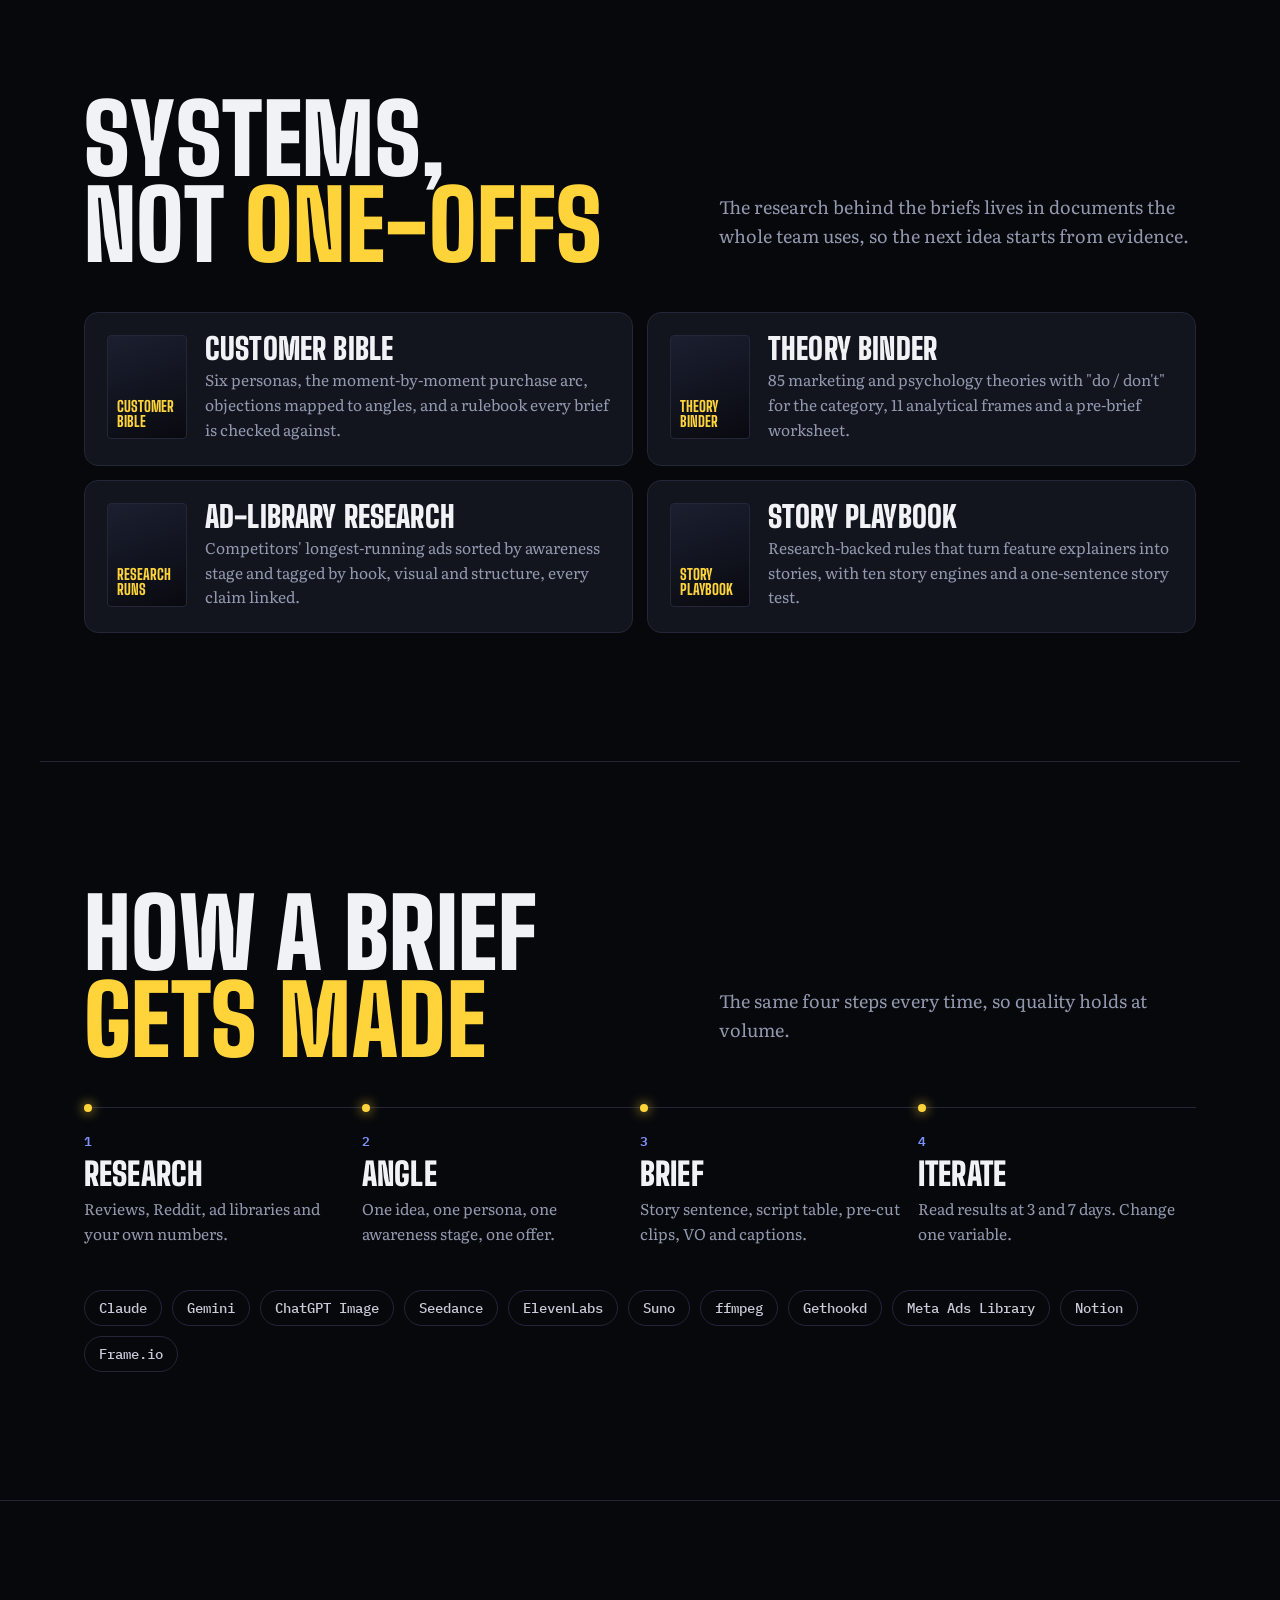
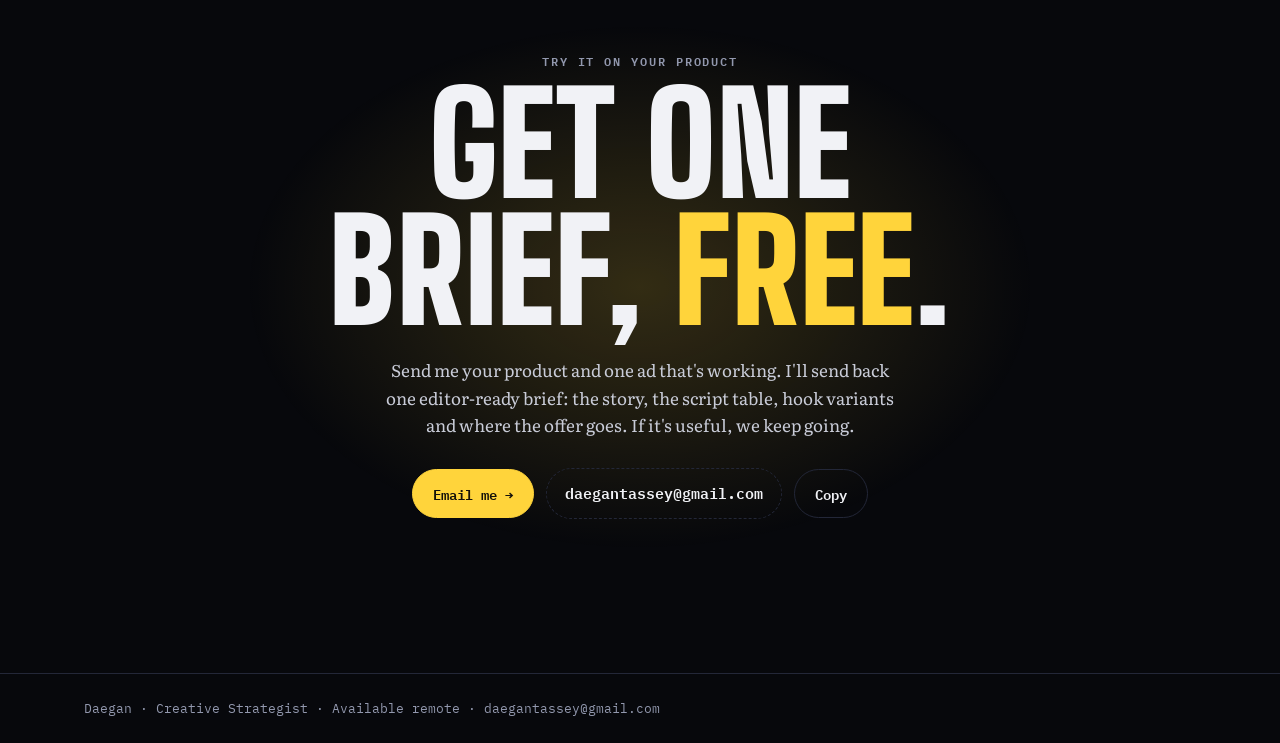
==== commit 5562de88: "Mobile: side-by-side case cards, hold-to-pause reel Co-Authored-By: Claude Opus 5.5 <noreply@anthrop" ====
--- a/index.html
+++ b/index.html
@@ -6,7 +6,7 @@
 <meta property="og:title" content="Daegan · Creative Strategy"><meta property="og:description" content="Editor-ready ad briefs built on research. Get one brief free."><meta property="og:image" content="https://daegan97.github.io/assets/slow-and-steady.jpg">
 <link rel="preconnect" href="https://fonts.googleapis.com"><link rel="preconnect" href="https://fonts.gstatic.com" crossorigin>
 <link href="https://fonts.googleapis.com/css2?family=Big+Shoulders+Display:wght@600;800;900&family=Literata:ital,opsz,wght@0,7..72,400;0,7..72,600;1,7..72,400&family=IBM+Plex+Mono:wght@400;500;600&display=swap" rel="stylesheet">
-<link rel="stylesheet" href="site.css?v=5">
+<link rel="stylesheet" href="site.css?v=6">
 </head><body>
 <header class="bar"><div class="wrap">
   <a class="who" href="#top"><b></b>Daegan<span class="full"> · Creative Strategist</span></a>
@@ -41,7 +41,7 @@
 
   <section id="work" style="padding-top:0">
     <div class="wrap"><div class="sh rv"><h2>Ads with <span class="mark">real spend</span></h2>
-      <p class="lede">Every piece below ran in paid social, biggest spend first. Hover to pause.</p></div></div>
+      <p class="lede">Every piece below ran in paid social, biggest spend first. Hover or hold to pause.</p></div></div>
     <div class="reel rv"><div class="row" id="reel"></div></div>
   </section>
 
@@ -170,5 +170,5 @@
   }catch(e){reel.innerHTML='<p class="foot" style="padding:0 24px">The work list could not load. Refresh to try again.</p>'}
 })();
 </script>
-<script src="motion.js?v=5"></script>
+<script src="motion.js?v=6"></script>
 </body></html>
--- a/site.css
+++ b/site.css
@@ -150,7 +150,7 @@
 .case .go2{font:600 13px var(--mono);margin-top:14px;display:inline-block}
 .case img,.case video{width:150px;border-radius:12px;position:relative;z-index:1;max-width:100%}
 @media (max-width:900px){.cases{grid-template-columns:1fr}}
-@media (max-width:480px){.case{grid-template-columns:1fr}.case img,.case video{width:120px}}
+@media (max-width:480px){.case{grid-template-columns:minmax(0,1fr) 92px;align-items:center}.case img,.case video{width:92px}}
 
 /* theory */
 .theories{display:grid;grid-template-columns:repeat(auto-fill,minmax(250px,1fr));gap:12px}
@@ -289,3 +289,5 @@
   .iter{gap:10px}
   td,th{padding:9px 10px}
 }
+.reel:active .row{animation-play-state:paused}
+@media (max-width:600px){.case h3{font-size:34px}.case .lede{font-size:15px!important}}
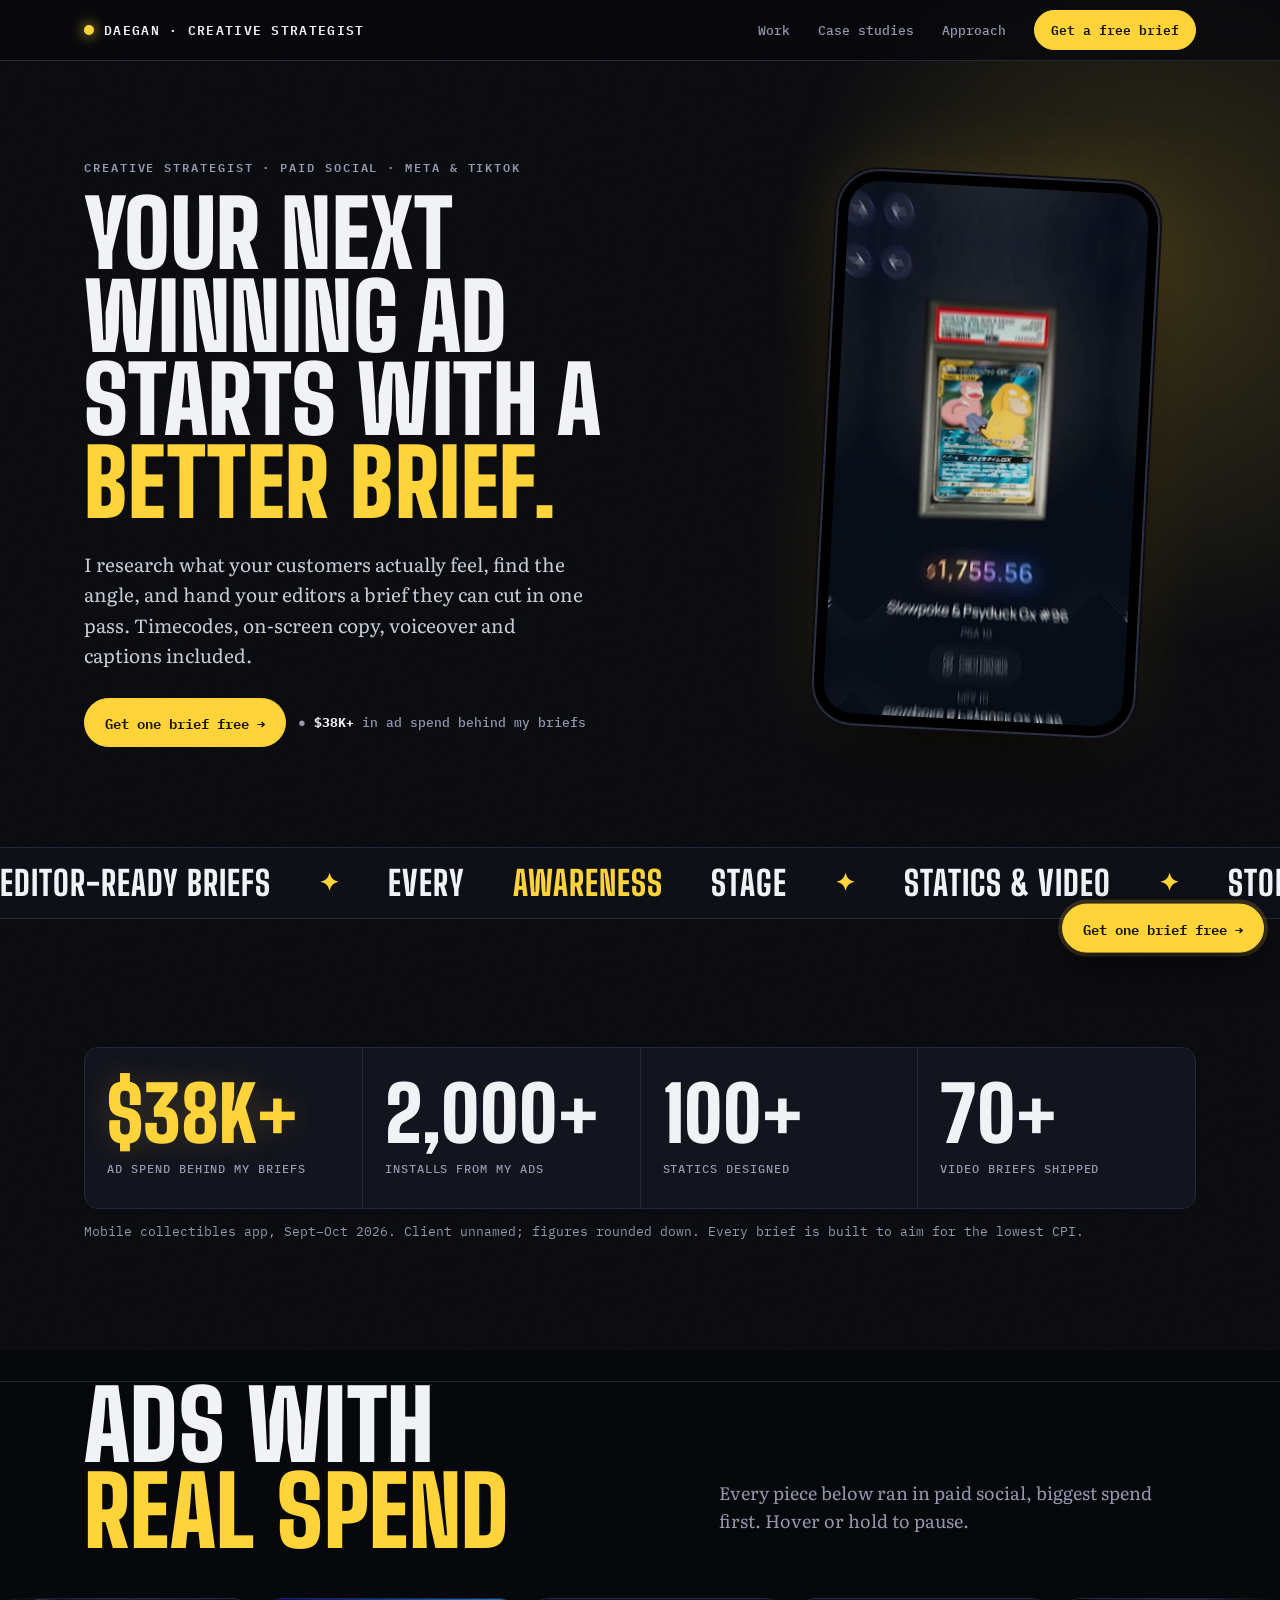
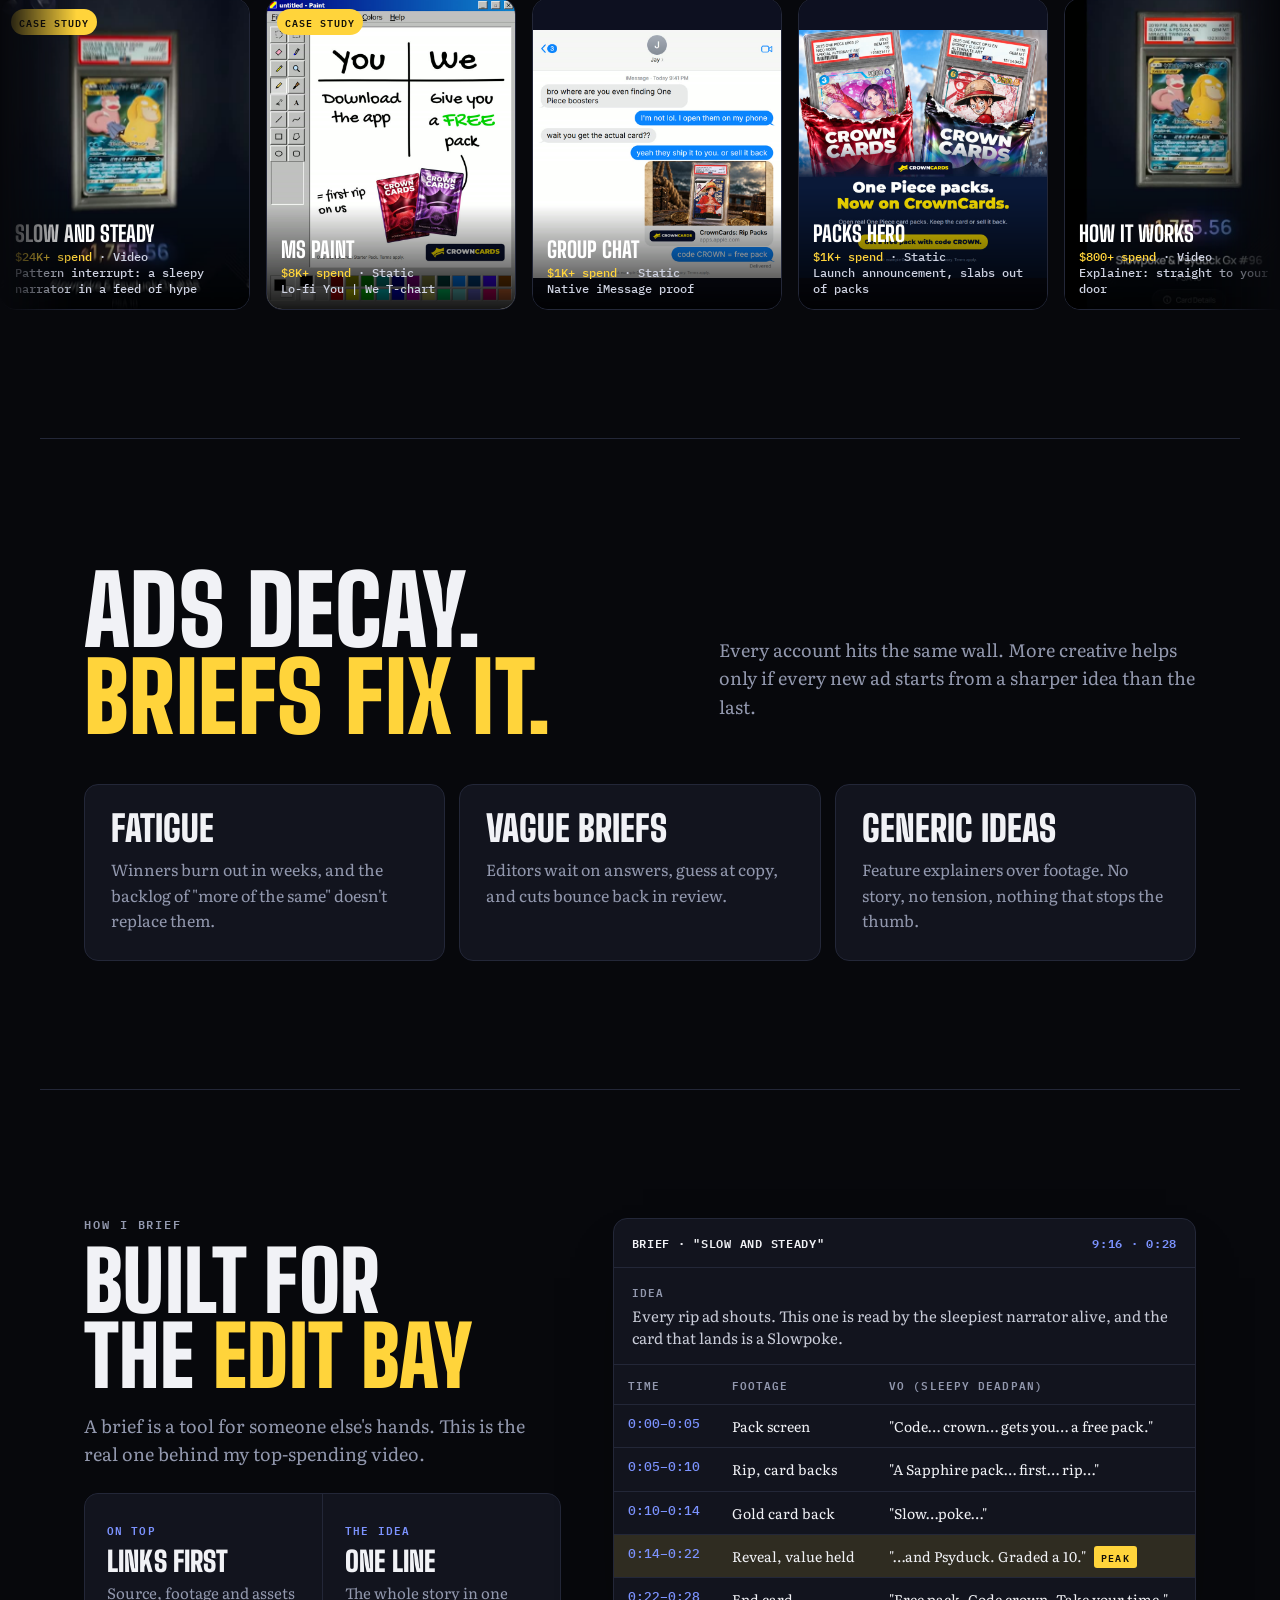
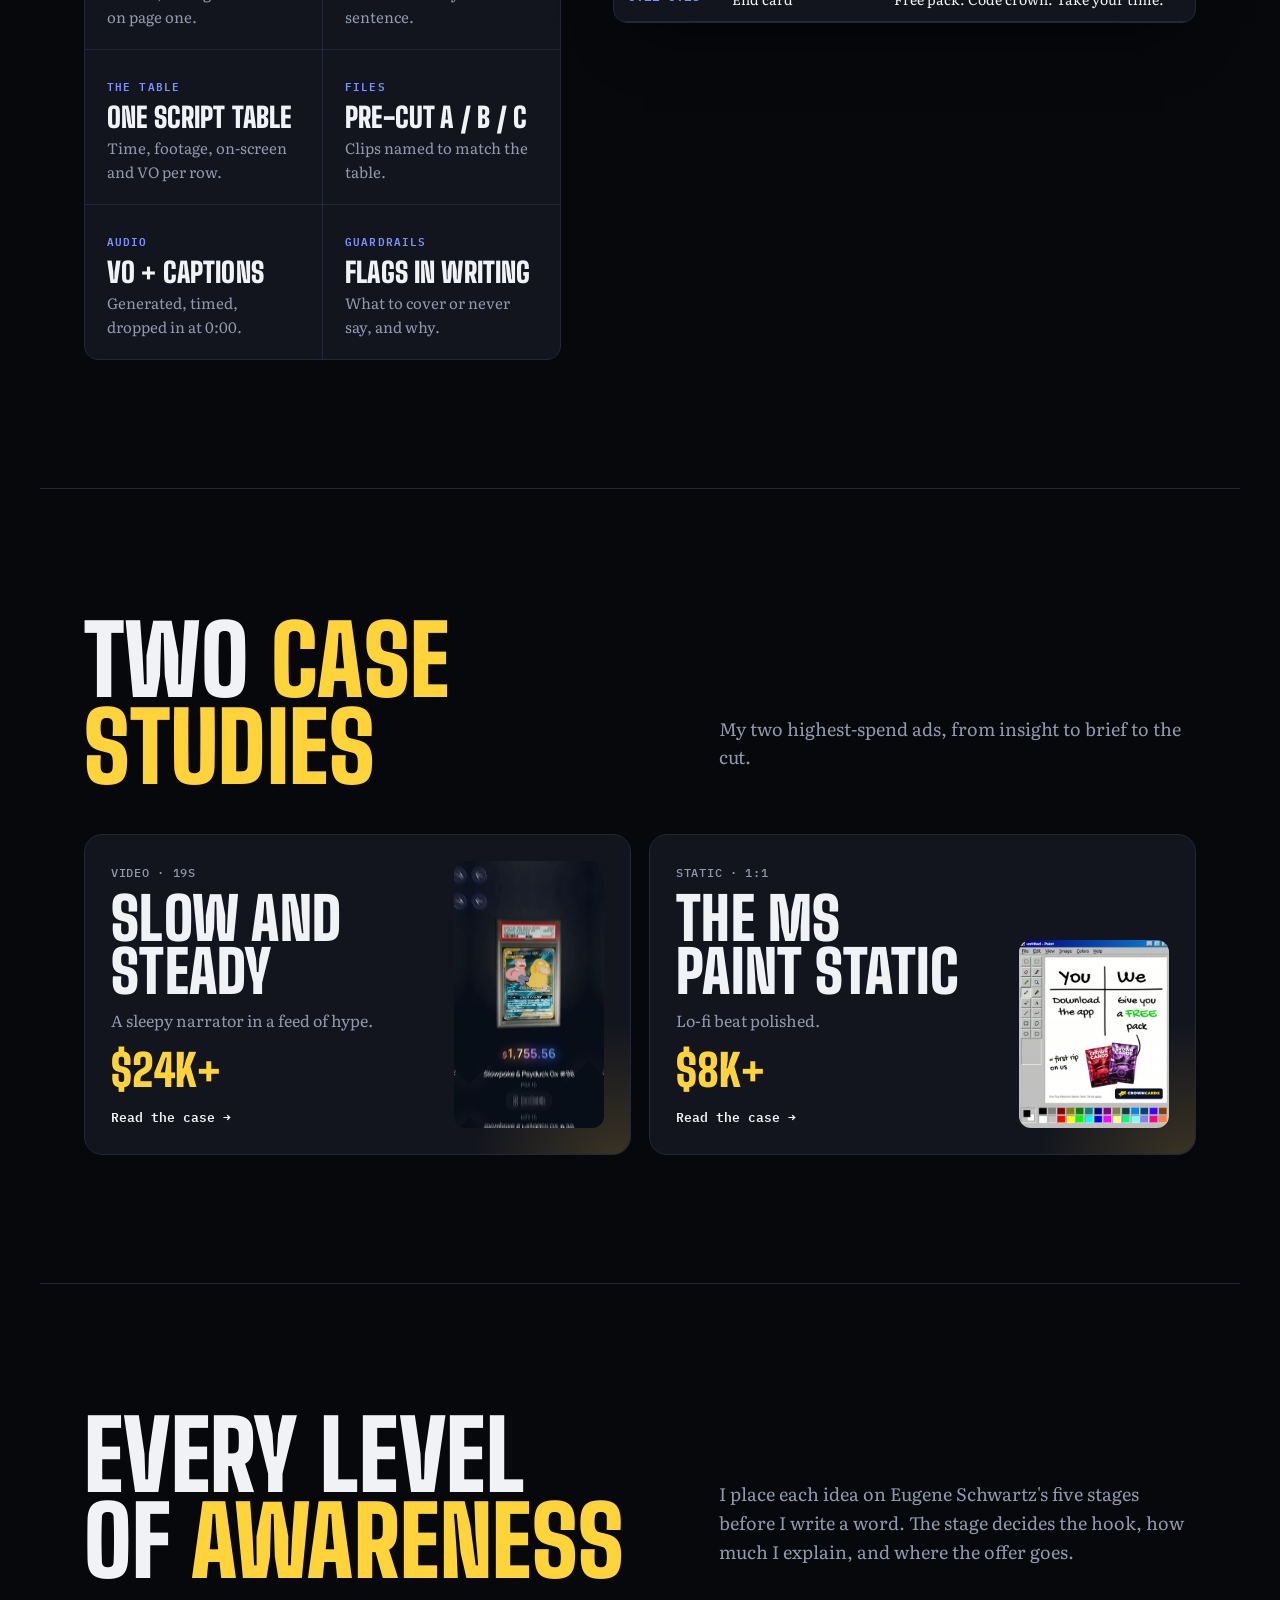
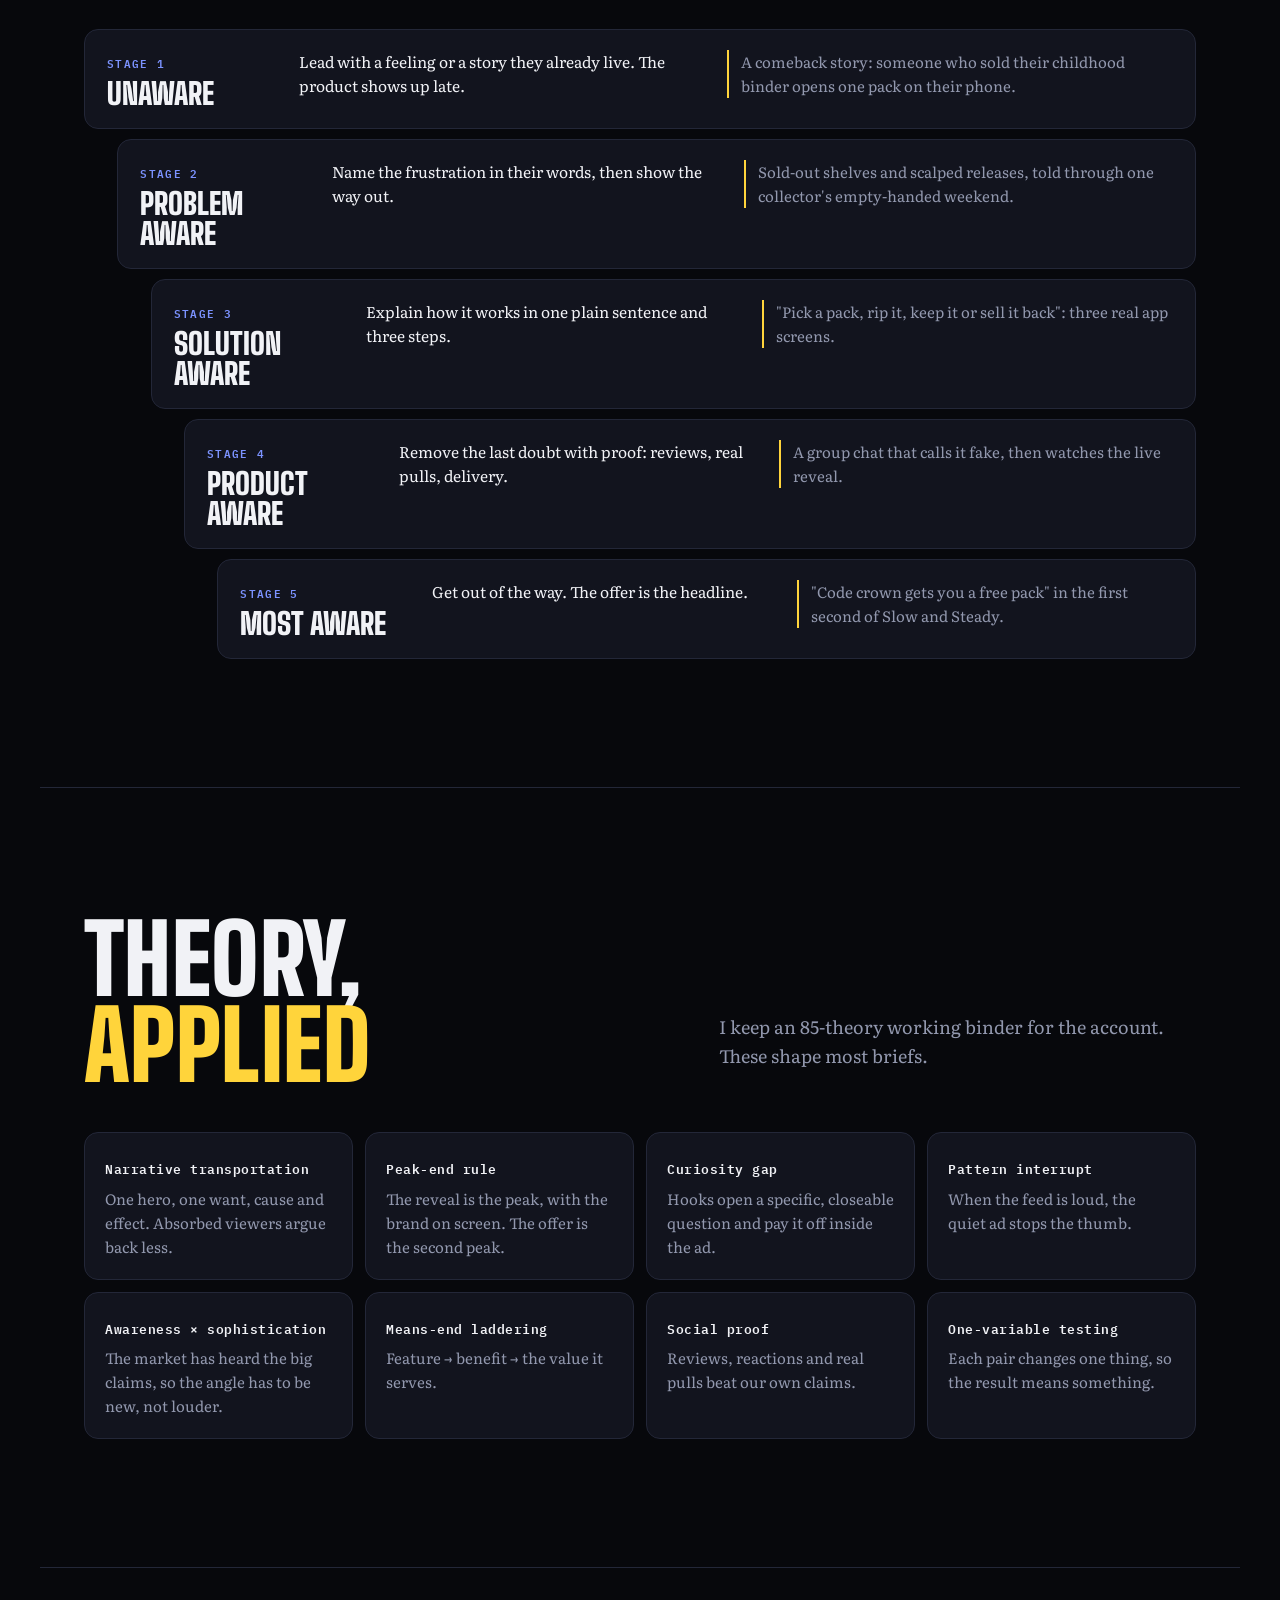
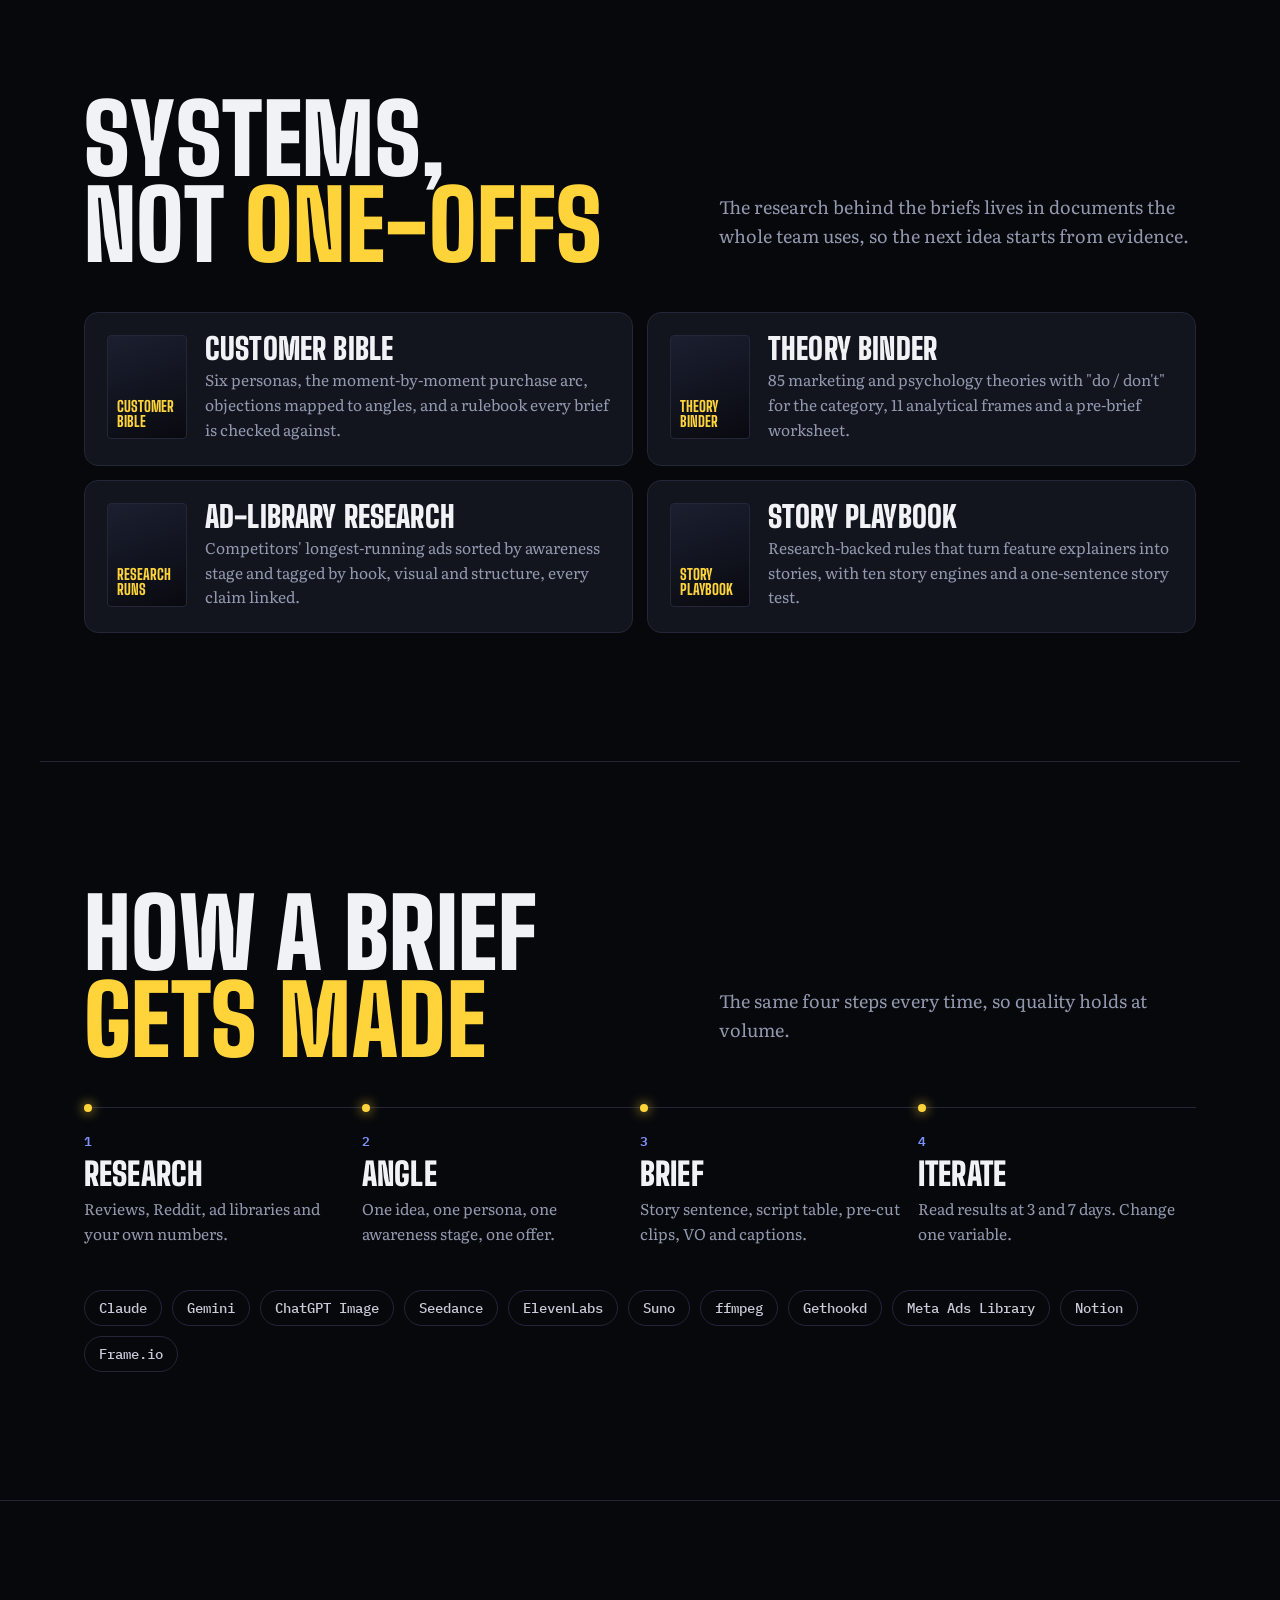
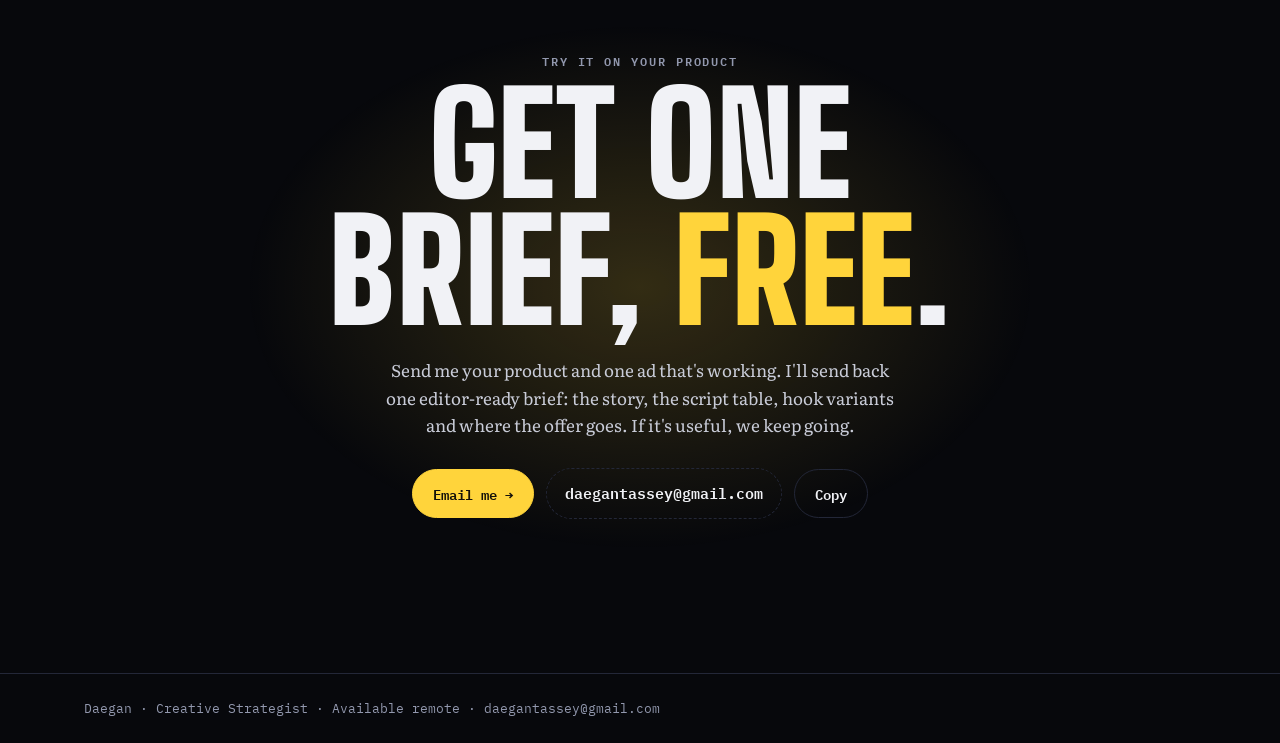
==== commit 6d26ec89: "Mobile: two-column facts on case pages Co-Authored-By: Claude Opus 5.5 <noreply@anthropic.com>" ====
--- a/index.html
+++ b/index.html
@@ -6,7 +6,7 @@
 <meta property="og:title" content="Daegan · Creative Strategy"><meta property="og:description" content="Editor-ready ad briefs built on research. Get one brief free."><meta property="og:image" content="https://daegan97.github.io/assets/slow-and-steady.jpg">
 <link rel="preconnect" href="https://fonts.googleapis.com"><link rel="preconnect" href="https://fonts.gstatic.com" crossorigin>
 <link href="https://fonts.googleapis.com/css2?family=Big+Shoulders+Display:wght@600;800;900&family=Literata:ital,opsz,wght@0,7..72,400;0,7..72,600;1,7..72,400&family=IBM+Plex+Mono:wght@400;500;600&display=swap" rel="stylesheet">
-<link rel="stylesheet" href="site.css?v=6">
+<link rel="stylesheet" href="site.css?v=7">
 </head><body>
 <header class="bar"><div class="wrap">
   <a class="who" href="#top"><b></b>Daegan<span class="full"> · Creative Strategist</span></a>
@@ -170,5 +170,5 @@
   }catch(e){reel.innerHTML='<p class="foot" style="padding:0 24px">The work list could not load. Refresh to try again.</p>'}
 })();
 </script>
-<script src="motion.js?v=6"></script>
+<script src="motion.js?v=7"></script>
 </body></html>
--- a/site.css
+++ b/site.css
@@ -281,7 +281,9 @@
   footer{font-size:12px}
   .cs-hero{padding-block:28px 48px}
   .cs-hero h1{font-size:clamp(50px,15vw,72px)}
-  .facts{grid-template-columns:1fr}
+  .facts{grid-template-columns:repeat(2,minmax(0,1fr))}
+  .facts div{padding:12px}
+  .facts dd{font-size:14.5px;line-height:1.35}
   .media-frame{width:min(250px,70vw)}
   .media-frame.sq{width:100%}
   .prose h2{font-size:clamp(38px,11vw,52px)}
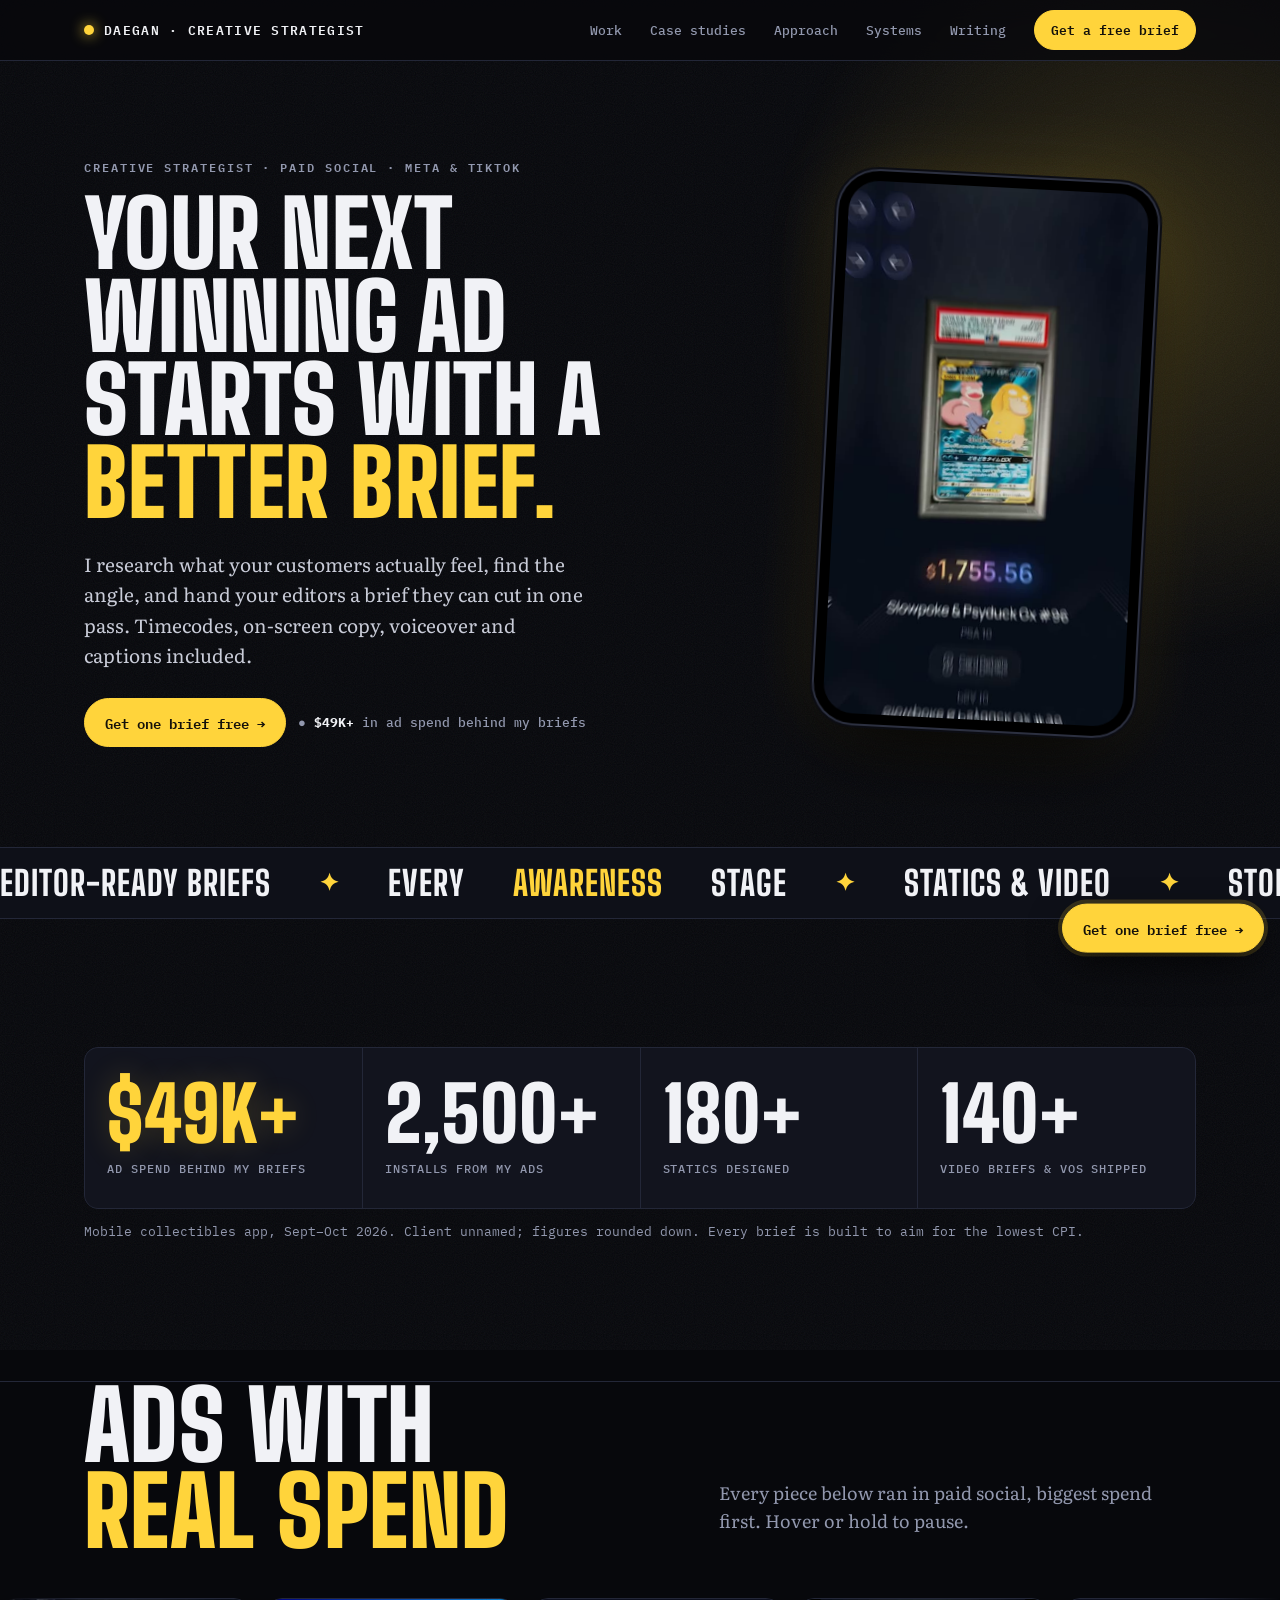
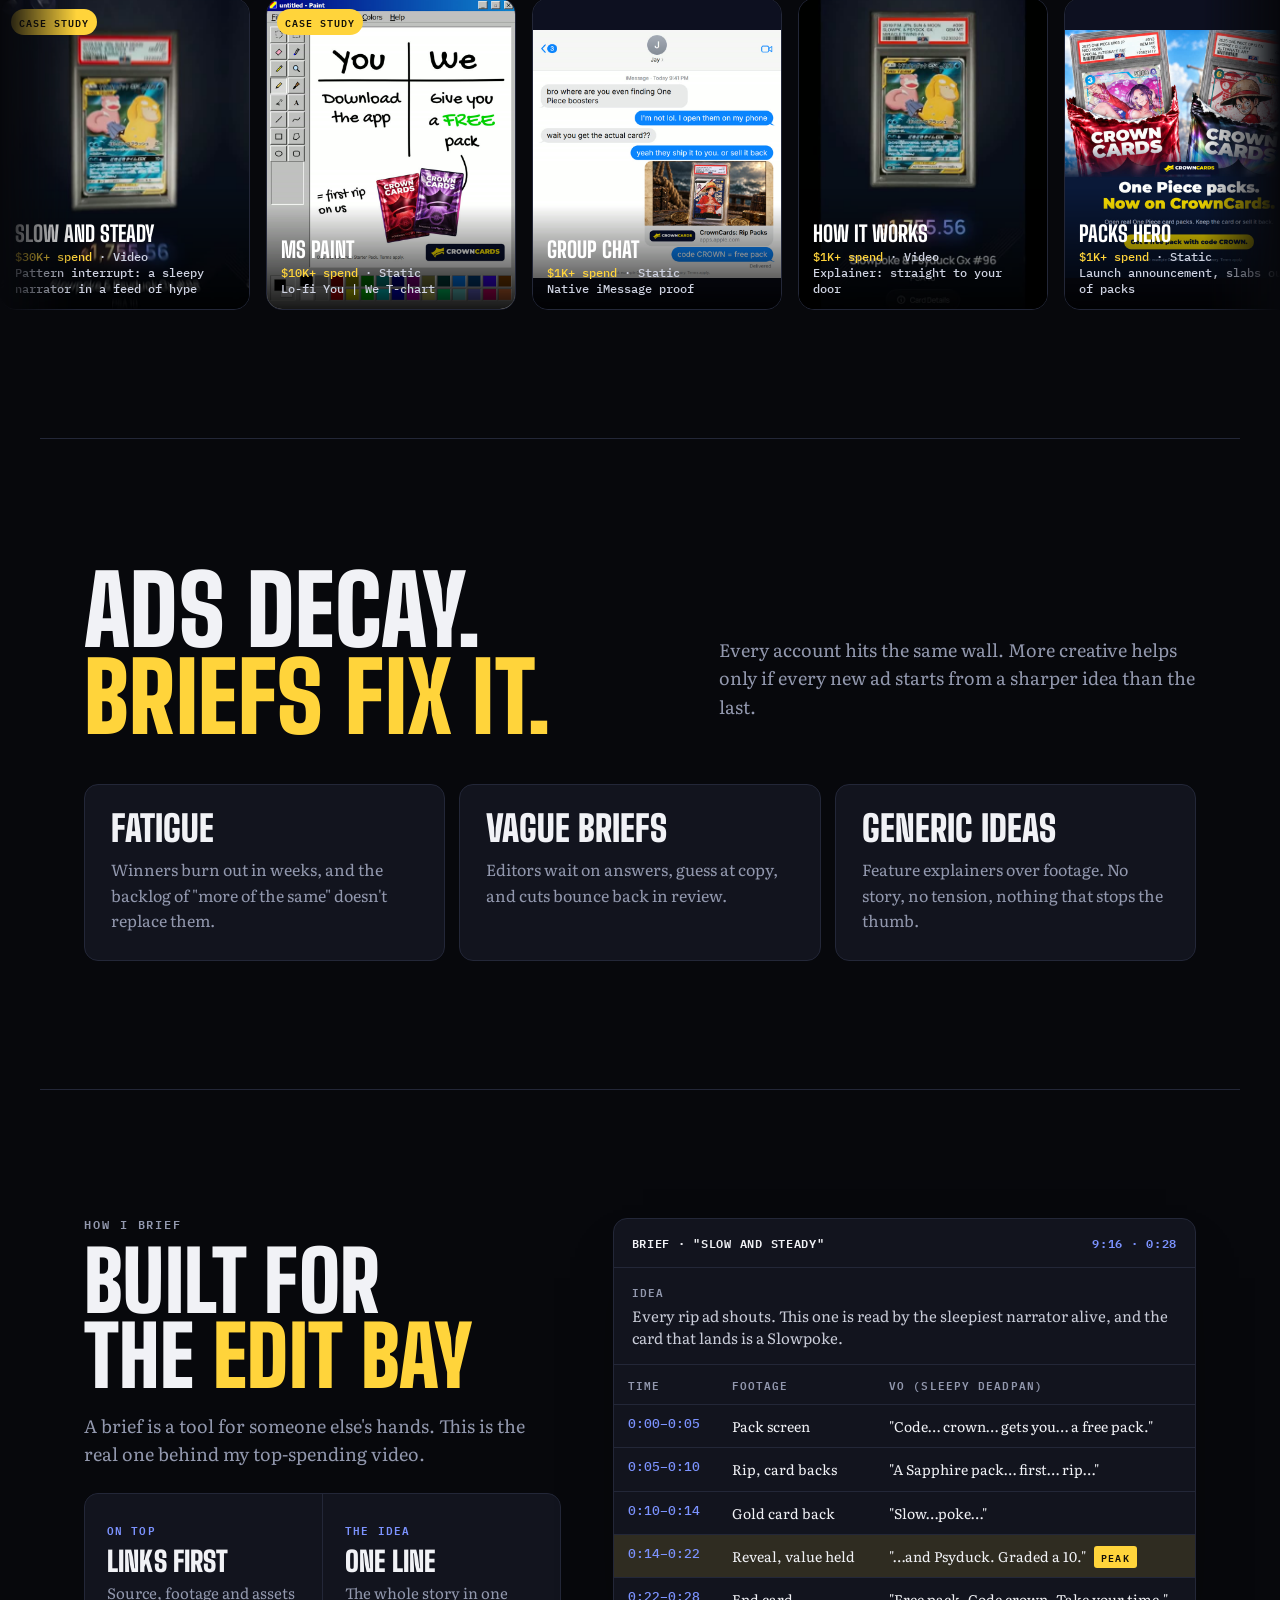
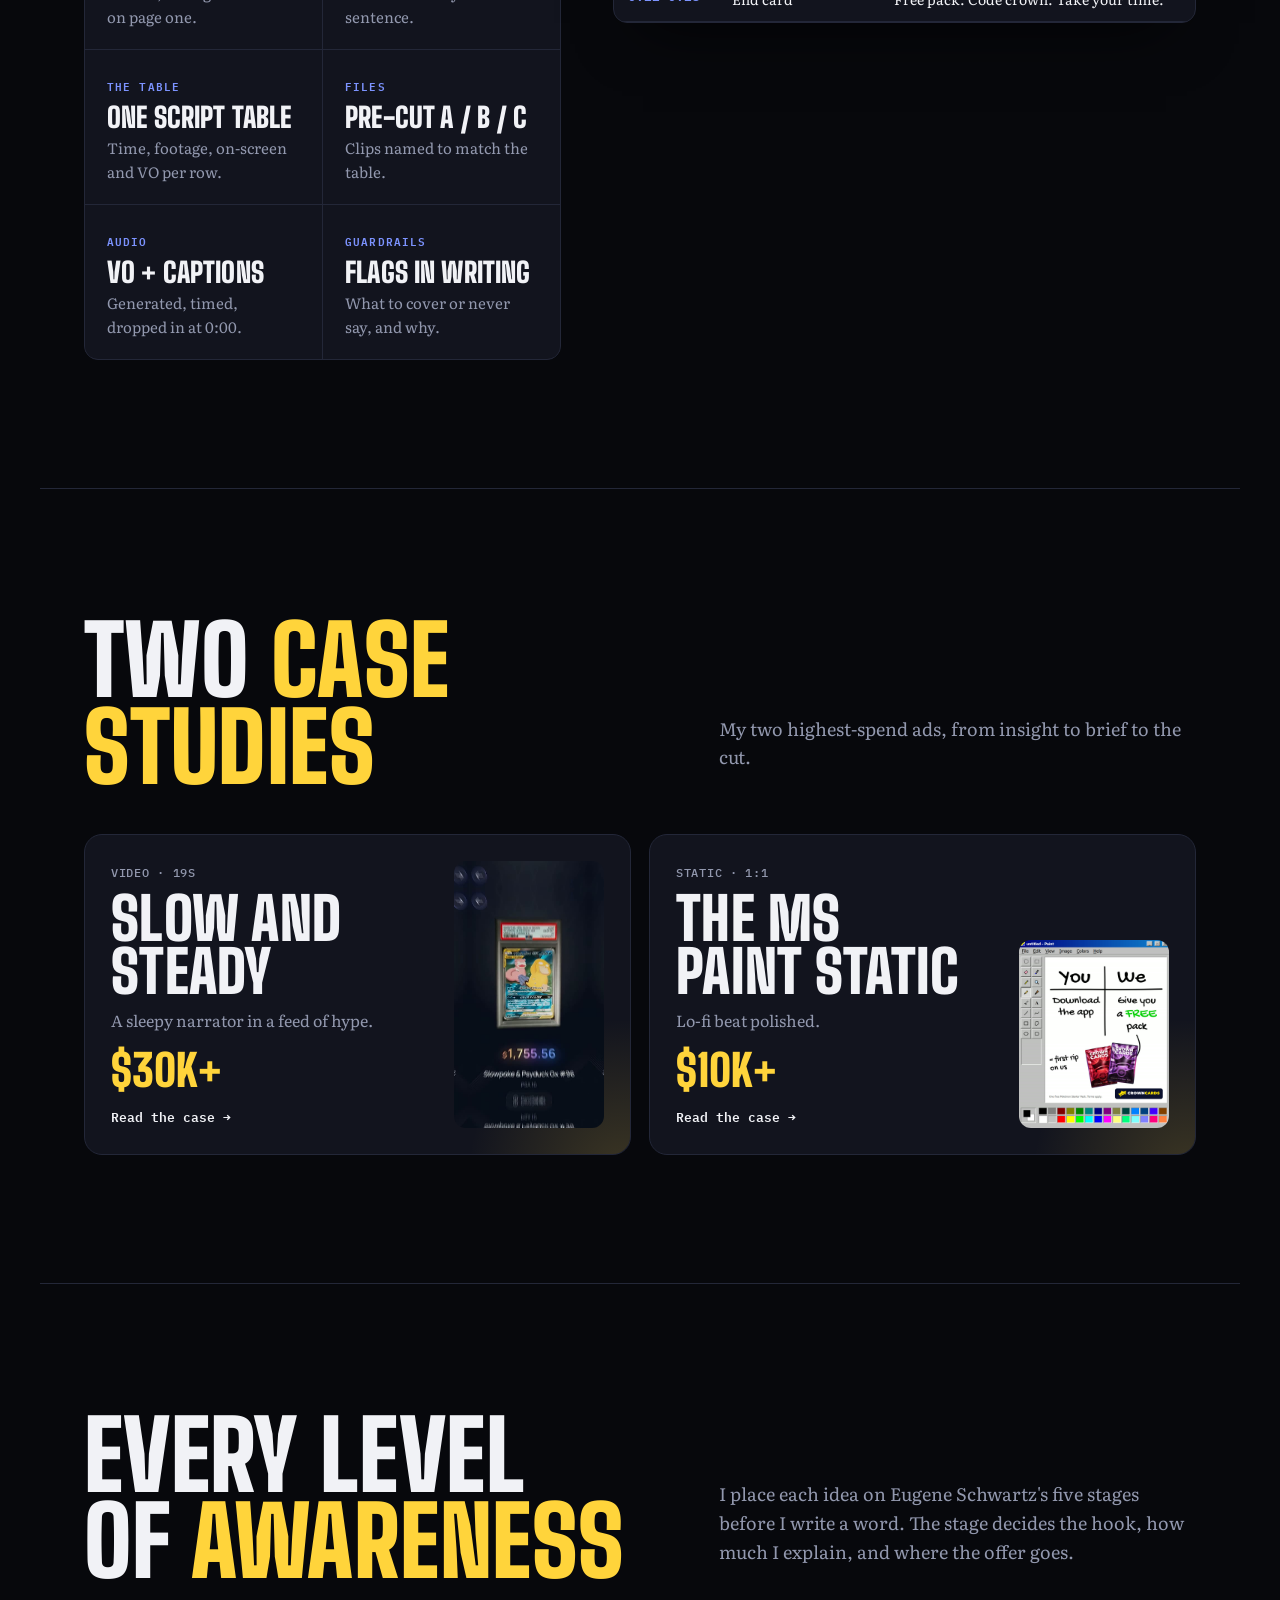
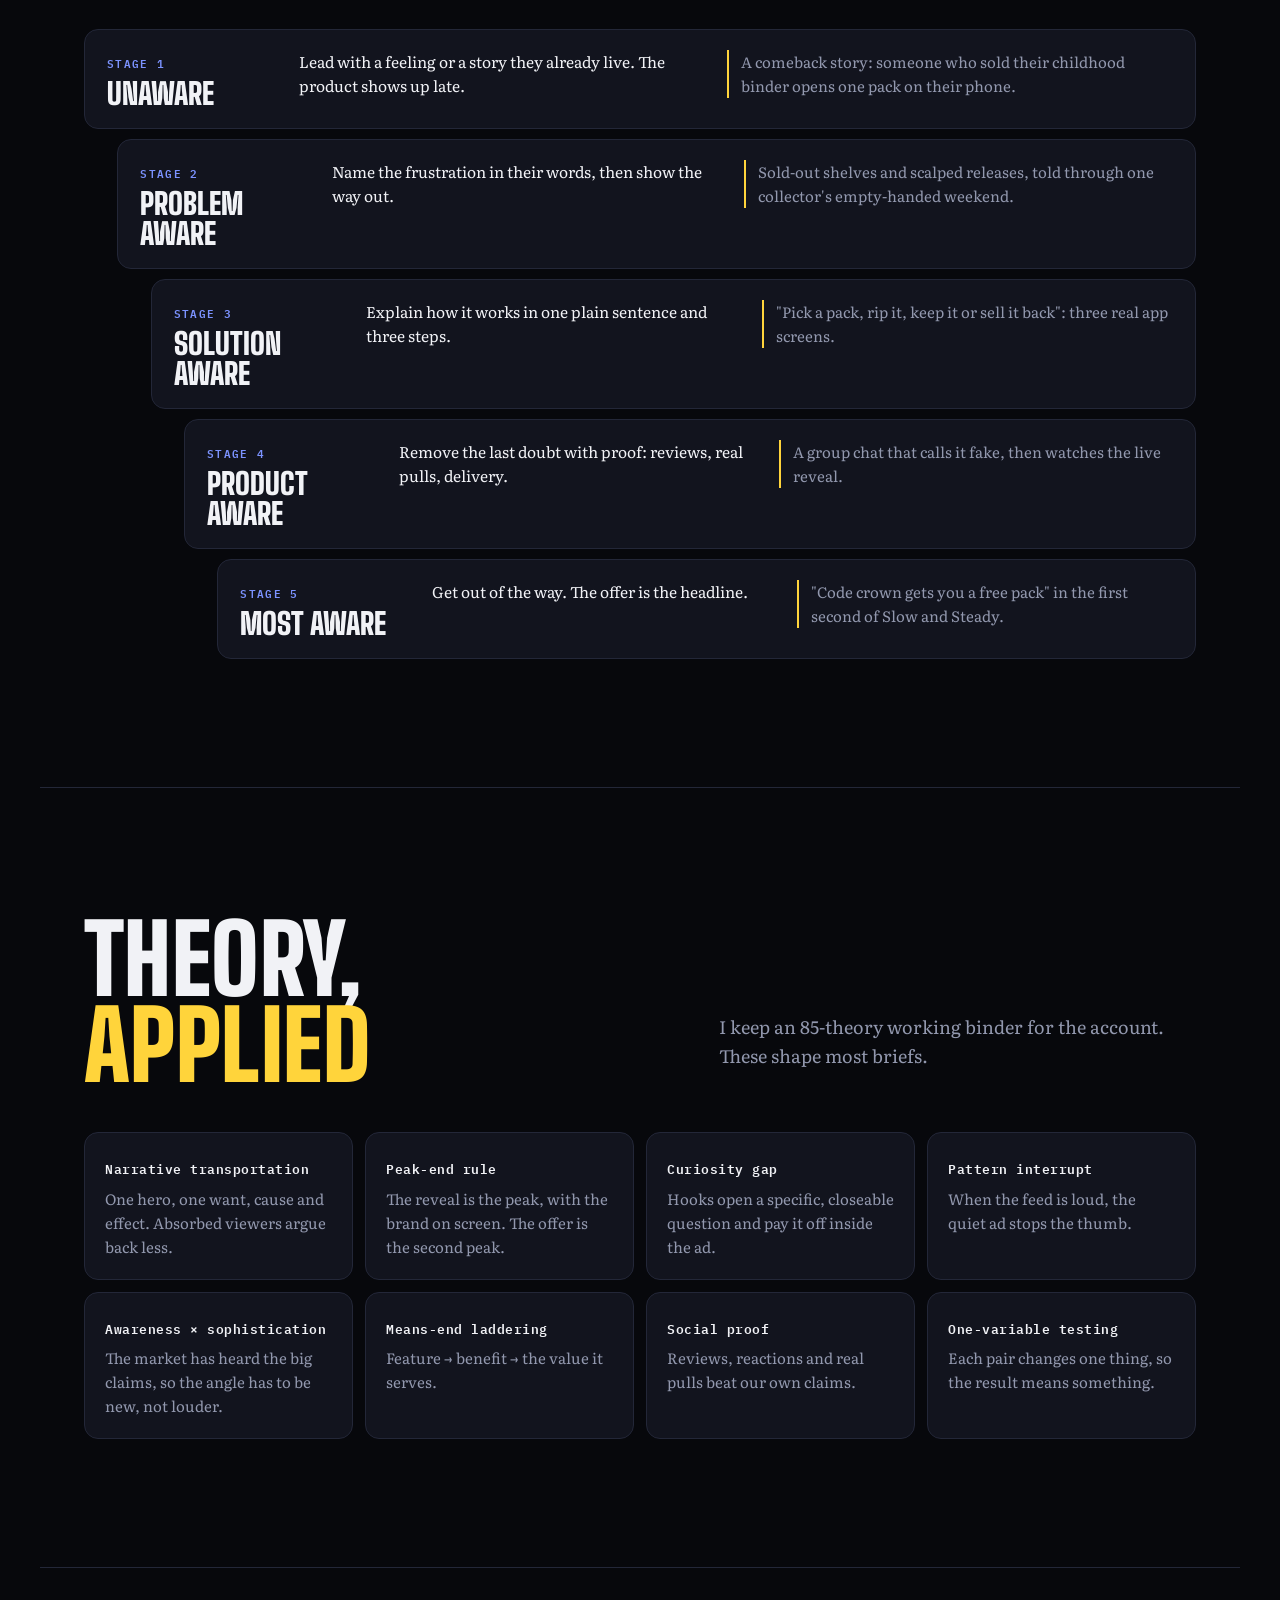
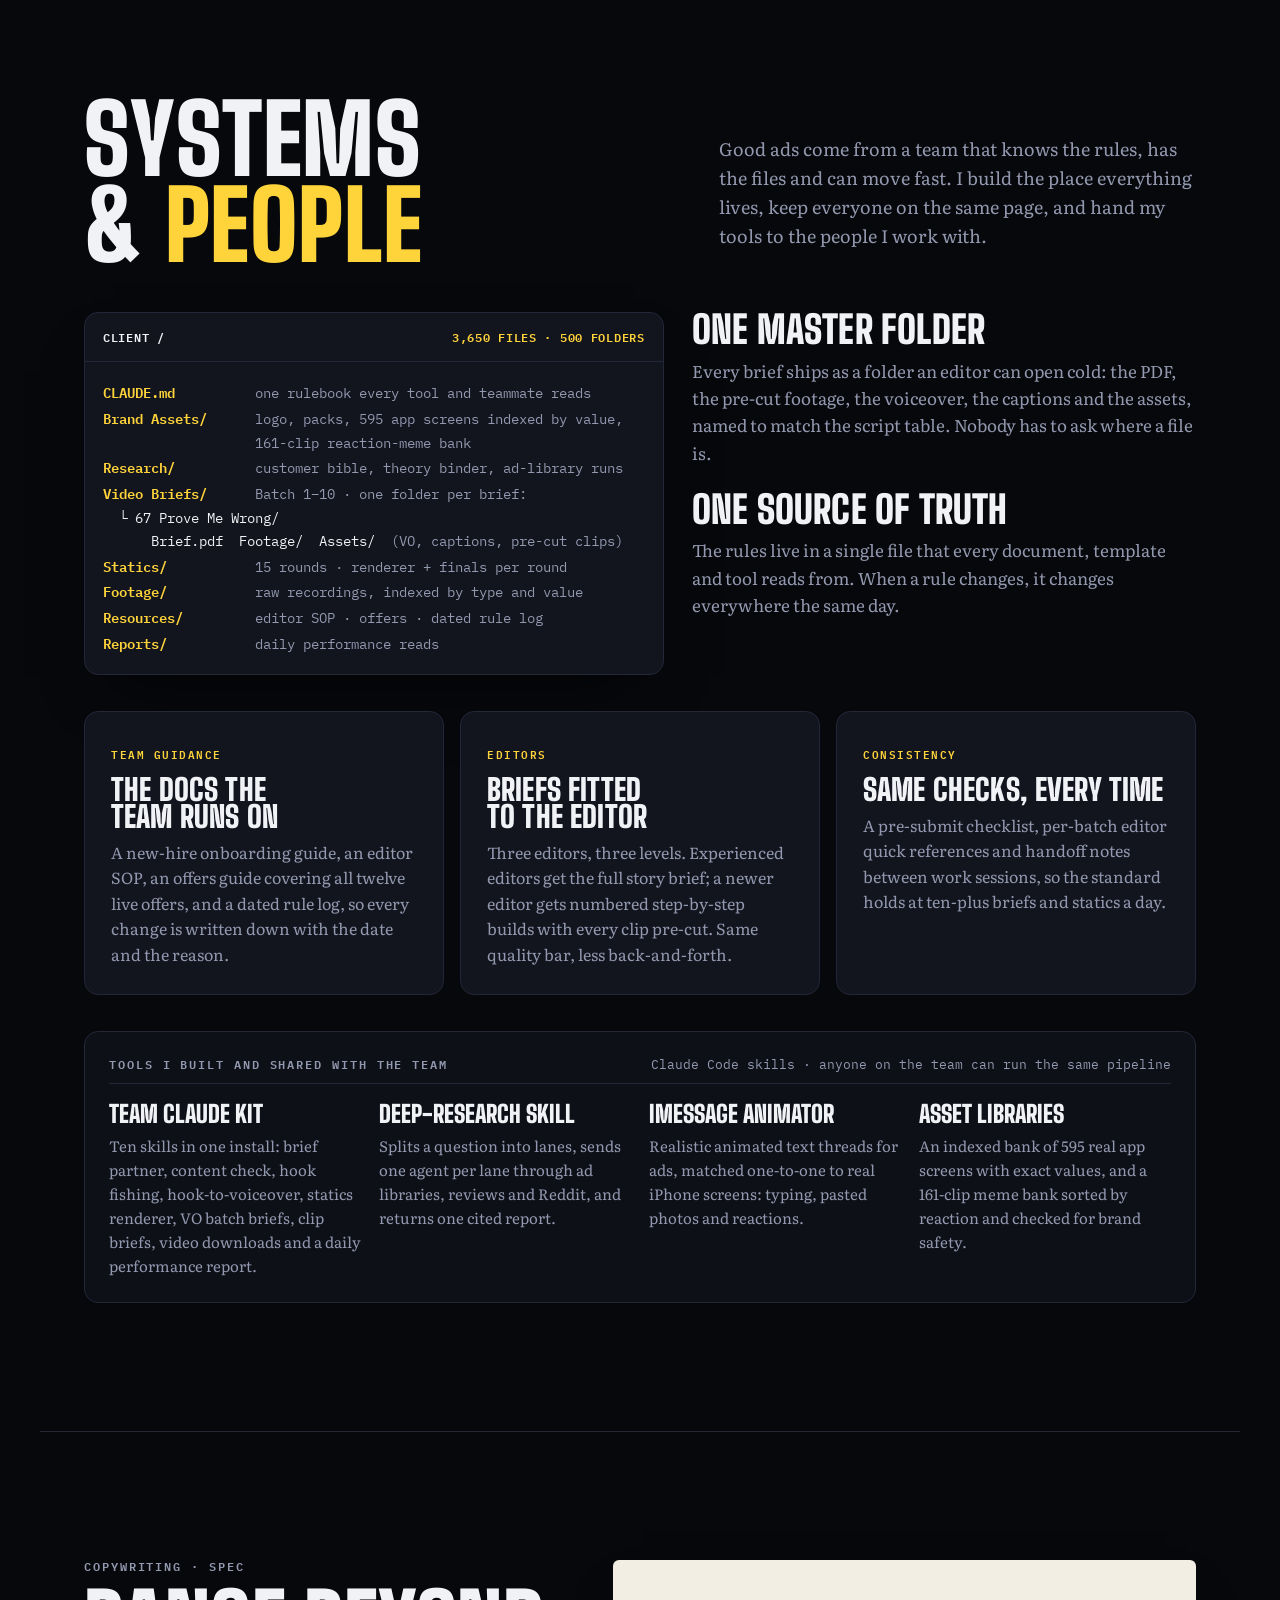
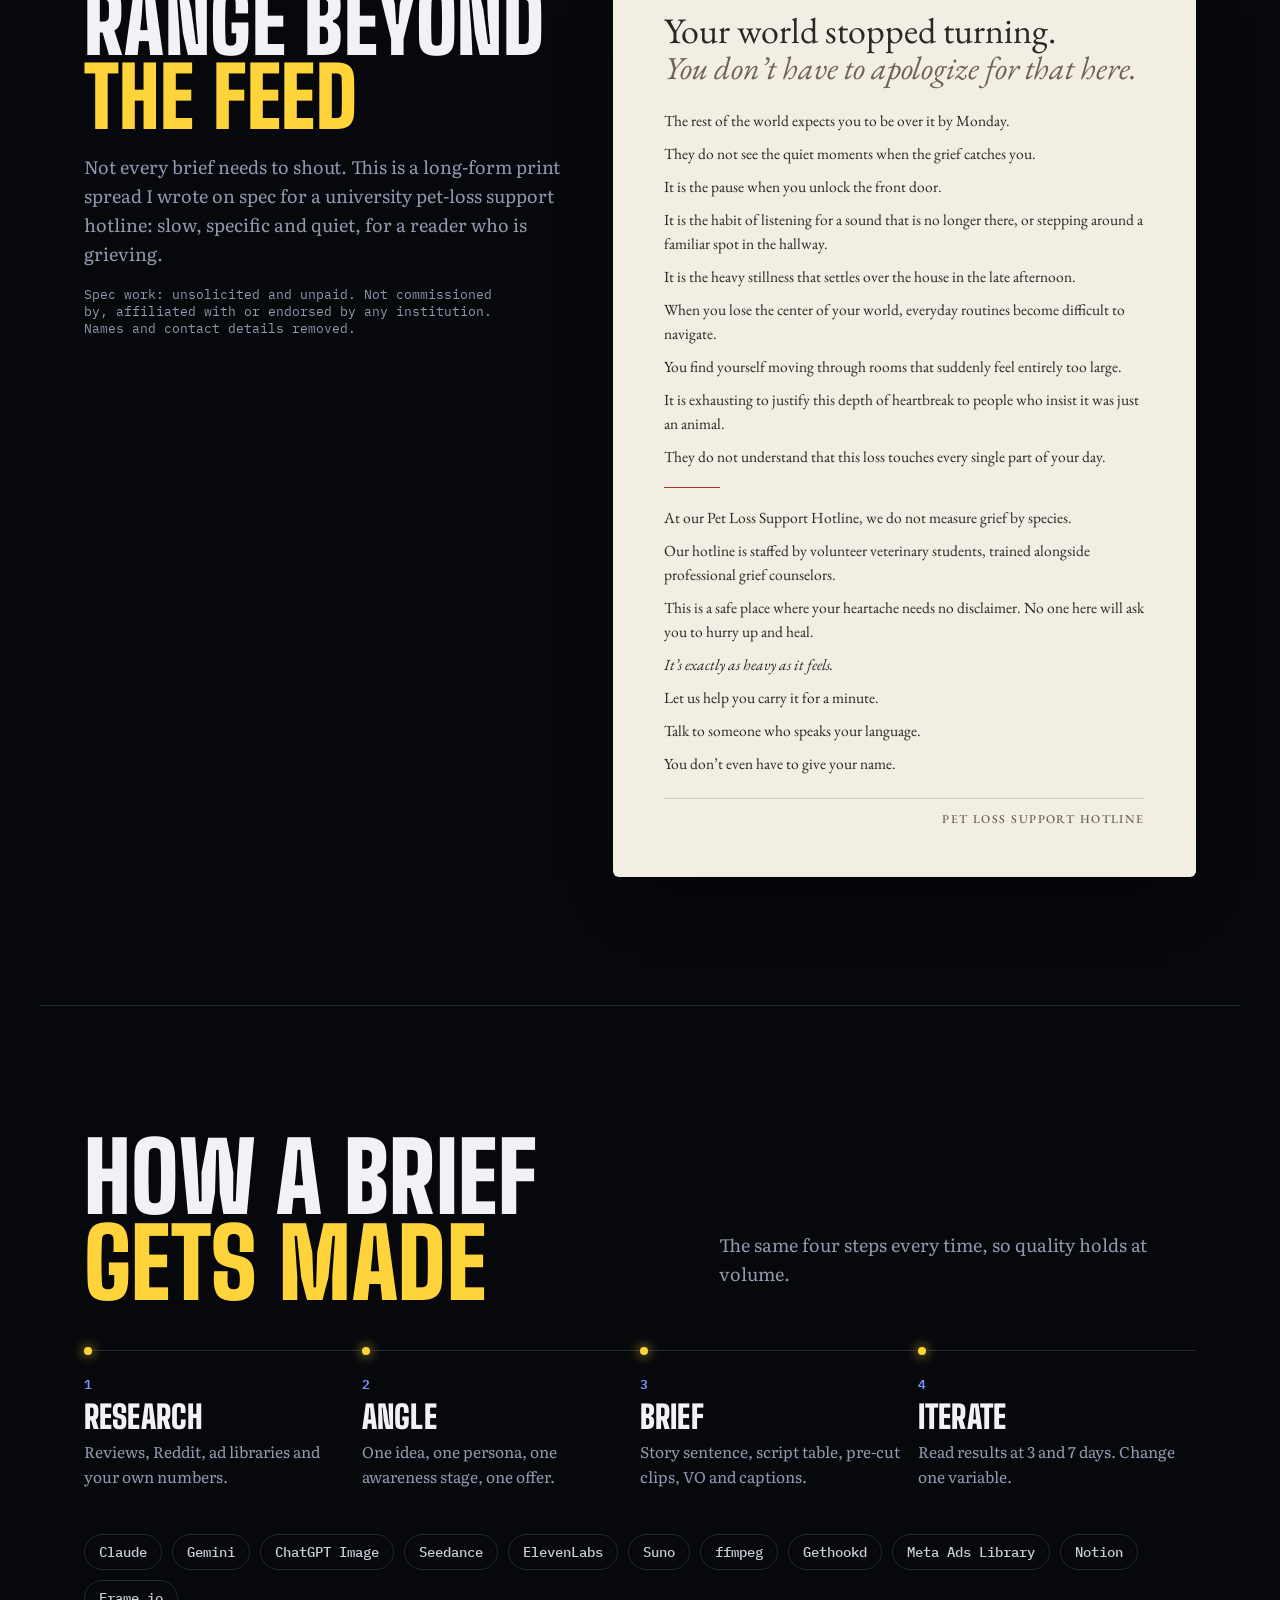
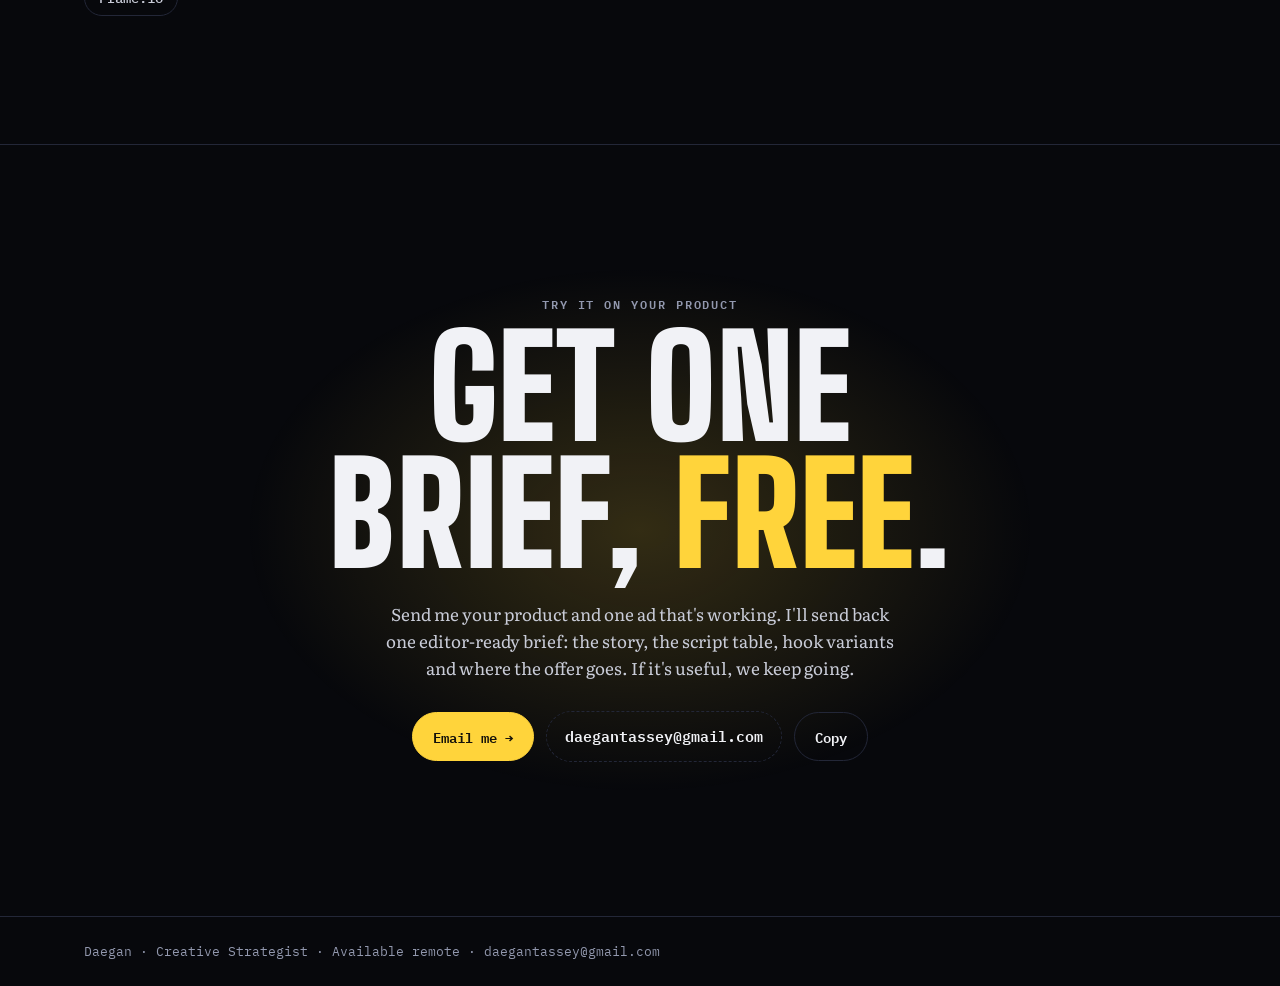
==== commit 5c470926: "Add Systems & people and spec copywriting sections; refresh numbers Lifetime spend and installs from" ====
--- a/index.html
+++ b/index.html
@@ -5,12 +5,12 @@
 <meta name="description" content="Creative strategist for paid social. Editor-ready briefs built on research. Get one brief free.">
 <meta property="og:title" content="Daegan · Creative Strategy"><meta property="og:description" content="Editor-ready ad briefs built on research. Get one brief free."><meta property="og:image" content="https://daegan97.github.io/assets/slow-and-steady.jpg">
 <link rel="preconnect" href="https://fonts.googleapis.com"><link rel="preconnect" href="https://fonts.gstatic.com" crossorigin>
-<link href="https://fonts.googleapis.com/css2?family=Big+Shoulders+Display:wght@600;800;900&family=Literata:ital,opsz,wght@0,7..72,400;0,7..72,600;1,7..72,400&family=IBM+Plex+Mono:wght@400;500;600&display=swap" rel="stylesheet">
-<link rel="stylesheet" href="site.css?v=7">
+<link href="https://fonts.googleapis.com/css2?family=Big+Shoulders+Display:wght@600;800;900&family=Literata:ital,opsz,wght@0,7..72,400;0,7..72,600;1,7..72,400&family=IBM+Plex+Mono:wght@400;500;600&family=EB+Garamond:ital,wght@0,400;0,500;1,400&display=swap" rel="stylesheet">
+<link rel="stylesheet" href="site.css?v=8">
 </head><body>
 <header class="bar"><div class="wrap">
   <a class="who" href="#top"><b></b>Daegan<span class="full"> · Creative Strategist</span></a>
-  <nav><a href="#work">Work</a><a href="#cases">Case studies</a><a href="#awareness">Approach</a><a class="go" href="#contact">Get a free brief</a></nav>
+  <nav><a href="#work">Work</a><a href="#cases">Case studies</a><a href="#awareness">Approach</a><a href="#systems">Systems</a><a href="#writing">Writing</a><a class="go" href="#contact">Get a free brief</a></nav>
 </div></header>
 
 <main id="top">
@@ -19,7 +19,7 @@
       <div class="eyebrow">Creative strategist · paid social · Meta &amp; TikTok</div>
       <h1 style="margin-top:20px"><span class="ln">Your next</span><span class="ln">winning ad</span><span class="ln">starts with a</span><span class="ln mark">better brief.</span></h1>
       <p>I research what your customers actually feel, find the angle, and hand your editors a brief they can cut in one pass. Timecodes, on-screen copy, voiceover and captions included.</p>
-      <div class="cta-row"><a class="btn primary" href="#contact">Get one brief free →</a><span class="chip">● <strong>$38K+</strong> in ad spend behind my briefs</span></div>
+      <div class="cta-row"><a class="btn primary" href="#contact">Get one brief free →</a><span class="chip">● <strong>$49K+</strong> in ad spend behind my briefs</span></div>
     </div>
     <div class="phone"><video src="assets/slow-and-steady.mp4" poster="assets/slow-and-steady.jpg" muted loop playsinline autoplay preload="auto" aria-label="Slow and Steady, one of my ads"></video></div>
   </div>
@@ -31,10 +31,10 @@
 
   <section class="wrap" aria-label="Results so far">
     <div class="proof rv">
-      <div class="hi"><strong data-count="38" data-prefix="$" data-suffix="K+">$38K+</strong><span>Ad spend behind my briefs</span></div>
-      <div><strong data-count="2000" data-suffix="+">2,000+</strong><span>Installs from my ads</span></div>
-      <div><strong data-count="100" data-suffix="+">100+</strong><span>Statics designed</span></div>
-      <div><strong data-count="70" data-suffix="+">70+</strong><span>Video briefs shipped</span></div>
+      <div class="hi"><strong data-count="49" data-prefix="$" data-suffix="K+">$49K+</strong><span>Ad spend behind my briefs</span></div>
+      <div><strong data-count="2500" data-suffix="+">2,500+</strong><span>Installs from my ads</span></div>
+      <div><strong data-count="180" data-suffix="+">180+</strong><span>Statics designed</span></div>
+      <div><strong data-count="140" data-suffix="+">140+</strong><span>Video briefs &amp; VOs shipped</span></div>
     </div>
     <p class="foot">Mobile collectibles app, Sept–Oct 2026. Client unnamed; figures rounded down. Every brief is built to aim for the lowest CPI.</p>
   </section>
@@ -90,8 +90,8 @@
     <div class="sh rv"><h2>Two <span class="mark">case studies</span></h2>
       <p class="lede">My two highest-spend ads, from insight to brief to the cut.</p></div>
     <div class="cases">
-      <a class="case rv" href="slow-and-steady.html"><div><div class="meta">Video · 19s</div><h3>Slow and Steady</h3><p class="lede" style="font-size:16px;margin:10px 0 0">A sleepy narrator in a feed of hype.</p><div class="sp">$24K+</div><span class="go2">Read the case →</span></div><video src="assets/slow-and-steady.mp4" muted loop playsinline autoplay preload="metadata" poster="assets/slow-and-steady.jpg" aria-hidden="true"></video></a>
-      <a class="case rv" href="ms-paint.html"><div><div class="meta">Static · 1:1</div><h3>The MS Paint static</h3><p class="lede" style="font-size:16px;margin:10px 0 0">Lo-fi beat polished.</p><div class="sp">$8K+</div><span class="go2">Read the case →</span></div><img src="assets/ms-paint.jpg" alt="MS Paint static"></a>
+      <a class="case rv" href="slow-and-steady.html"><div><div class="meta">Video · 19s</div><h3>Slow and Steady</h3><p class="lede" style="font-size:16px;margin:10px 0 0">A sleepy narrator in a feed of hype.</p><div class="sp">$30K+</div><span class="go2">Read the case →</span></div><video src="assets/slow-and-steady.mp4" muted loop playsinline autoplay preload="metadata" poster="assets/slow-and-steady.jpg" aria-hidden="true"></video></a>
+      <a class="case rv" href="ms-paint.html"><div><div class="meta">Static · 1:1</div><h3>The MS Paint static</h3><p class="lede" style="font-size:16px;margin:10px 0 0">Lo-fi beat polished.</p><div class="sp">$10K+</div><span class="go2">Read the case →</span></div><img src="assets/ms-paint.jpg" alt="MS Paint static"></a>
     </div>
   </section>
 
@@ -123,13 +123,77 @@
   </section>
 
   <section class="wrap" id="systems">
-    <div class="sh rv"><h2>Systems, not <span class="mark">one-offs</span></h2>
-      <p class="lede">The research behind the briefs lives in documents the whole team uses, so the next idea starts from evidence.</p></div>
-    <div class="systems rv">
-      <div class="sys"><div class="cover">Customer bible</div><div><h3>Customer Bible</h3><p>Six personas, the moment-by-moment purchase arc, objections mapped to angles, and a rulebook every brief is checked against.</p></div></div>
-      <div class="sys"><div class="cover">Theory binder</div><div><h3>Theory Binder</h3><p>85 marketing and psychology theories with "do / don't" for the category, 11 analytical frames and a pre-brief worksheet.</p></div></div>
-      <div class="sys"><div class="cover">Research runs</div><div><h3>Ad-library research</h3><p>Competitors' longest-running ads sorted by awareness stage and tagged by hook, visual and structure, every claim linked.</p></div></div>
-      <div class="sys"><div class="cover">Story playbook</div><div><h3>Story playbook</h3><p>Research-backed rules that turn feature explainers into stories, with ten story engines and a one-sentence story test.</p></div></div>
+    <div class="sh rv"><h2>Systems &amp; <span class="mark">people</span></h2>
+      <p class="lede">Good ads come from a team that knows the rules, has the files and can move fast. I build the place everything lives, keep everyone on the same page, and hand my tools to the people I work with.</p></div>
+
+    <div class="org rv">
+      <div class="tree" aria-label="How the master folder is organised">
+        <div class="tree-head"><span>CLIENT /</span><span>3,650 files · 500 folders</span></div>
+<pre><b>CLAUDE.md</b>          <i>one rulebook every tool and teammate reads</i>
+<b>Brand Assets/</b>      <i>logo, packs, 595 app screens indexed by value,</i>
+                   <i>161-clip reaction-meme bank</i>
+<b>Research/</b>          <i>customer bible, theory binder, ad-library runs</i>
+<b>Video Briefs/</b>      <i>Batch 1–10 · one folder per brief:</i>
+  └ 67 Prove Me Wrong/
+      Brief.pdf  Footage/  Assets/  <i>(VO, captions, pre-cut clips)</i>
+<b>Statics/</b>           <i>15 rounds · renderer + finals per round</i>
+<b>Footage/</b>           <i>raw recordings, indexed by type and value</i>
+<b>Resources/</b>         <i>editor SOP · offers · dated rule log</i>
+<b>Reports/</b>           <i>daily performance reads</i></pre>
+      </div>
+      <div class="org-copy">
+        <h3>One master folder</h3>
+        <p>Every brief ships as a folder an editor can open cold: the PDF, the pre-cut footage, the voiceover, the captions and the assets, named to match the script table. Nobody has to ask where a file is.</p>
+        <h3>One source of truth</h3>
+        <p>The rules live in a single file that every document, template and tool reads from. When a rule changes, it changes everywhere the same day.</p>
+      </div>
+    </div>
+
+    <div class="people rv">
+      <div class="pp"><span class="k">TEAM GUIDANCE</span><h3>The docs the team runs on</h3><p>A new-hire onboarding guide, an editor SOP, an offers guide covering all twelve live offers, and a dated rule log, so every change is written down with the date and the reason.</p></div>
+      <div class="pp"><span class="k">EDITORS</span><h3>Briefs fitted to the editor</h3><p>Three editors, three levels. Experienced editors get the full story brief; a newer editor gets numbered step-by-step builds with every clip pre-cut. Same quality bar, less back-and-forth.</p></div>
+      <div class="pp"><span class="k">CONSISTENCY</span><h3>Same checks, every time</h3><p>A pre-submit checklist, per-batch editor quick references and handoff notes between work sessions, so the standard holds at ten-plus briefs and statics a day.</p></div>
+    </div>
+
+    <div class="tools rv">
+      <div class="tools-head"><div class="eyebrow">Tools I built and shared with the team</div><span class="foot" style="margin:0">Claude Code skills · anyone on the team can run the same pipeline</span></div>
+      <div class="tl"><b>Team Claude Kit</b><p>Ten skills in one install: brief partner, content check, hook fishing, hook-to-voiceover, statics renderer, VO batch briefs, clip briefs, video downloads and a daily performance report.</p></div>
+      <div class="tl"><b>Deep-research skill</b><p>Splits a question into lanes, sends one agent per lane through ad libraries, reviews and Reddit, and returns one cited report.</p></div>
+      <div class="tl"><b>iMessage animator</b><p>Realistic animated text threads for ads, matched one-to-one to real iPhone screens: typing, pasted photos and reactions.</p></div>
+      <div class="tl"><b>Asset libraries</b><p>An indexed bank of 595 real app screens with exact values, and a 161-clip meme bank sorted by reaction and checked for brand safety.</p></div>
+    </div>
+  </section>
+
+  <section class="wrap" id="writing">
+    <div class="split">
+      <div class="rv">
+        <div class="eyebrow">Copywriting · spec</div>
+        <h2 style="font-size:clamp(48px,6.5vw,88px);margin:14px 0 18px">Range beyond <span class="mark">the feed</span></h2>
+        <p class="lede">Not every brief needs to shout. This is a long-form print spread I wrote on spec for a university pet-loss support hotline: slow, specific and quiet, for a reader who is grieving.</p>
+        <p class="foot" style="max-width:52ch">Spec work: unsolicited and unpaid. Not commissioned by, affiliated with or endorsed by any institution. Names and contact details removed.</p>
+      </div>
+      <article class="spec rv" aria-label="Spec copy: pet-loss support hotline">
+        <p class="sh1">Your world stopped turning.</p>
+        <p class="sh2">You don’t have to apologize for that here.</p>
+        <p>The rest of the world expects you to be over it by Monday.</p>
+        <p>They do not see the quiet moments when the grief catches you.</p>
+        <p>It is the pause when you unlock the front door.</p>
+        <p>It is the habit of listening for a sound that is no longer there, or stepping around a familiar spot in the hallway.</p>
+        <p>It is the heavy stillness that settles over the house in the late afternoon.</p>
+        <p>When you lose the center of your world, everyday routines become difficult to navigate.</p>
+        <p>You find yourself moving through rooms that suddenly feel entirely too large.</p>
+        <p>It is exhausting to justify this depth of heartbreak to people who insist it was just an animal.</p>
+        <p>They do not understand that this loss touches every single part of your day.</p>
+        <hr>
+        <p>At our Pet Loss Support Hotline, we do not measure grief by species.</p>
+        <p>Our hotline is staffed by volunteer veterinary students, trained alongside professional grief counselors.</p>
+        <p>This is a safe place where your heartache needs no disclaimer. No one here will ask you to hurry up and heal.</p>
+        <p><em>It’s exactly as heavy as it feels.</em></p>
+        <p>Let us help you carry it for a minute.</p>
+        <p>Talk to someone who speaks your language.</p>
+        <p>You don’t even have to give your name.</p>
+        <div class="spec-foot"><span>PET LOSS SUPPORT HOTLINE</span></div>
+      </article>
     </div>
   </section>
 
@@ -170,5 +234,5 @@
   }catch(e){reel.innerHTML='<p class="foot" style="padding:0 24px">The work list could not load. Refresh to try again.</p>'}
 })();
 </script>
-<script src="motion.js?v=7"></script>
+<script src="motion.js?v=8"></script>
 </body></html>
--- a/site.css
+++ b/site.css
@@ -293,3 +293,27 @@
 }
 .reel:active .row{animation-play-state:paused}
 @media (max-width:600px){.case h3{font-size:34px}.case .lede{font-size:15px!important}}
+
+/* Systems & people (2026-10-21) */
+.org{display:grid;grid-template-columns:minmax(0,1.15fr) minmax(0,1fr);gap:28px;align-items:start;margin-top:8px}
+.tree{background:var(--card);border:1px solid var(--line);border-radius:14px;overflow:hidden;box-shadow:0 30px 60px -30px rgba(0,0,0,.8);min-width:0}
+.tree-head{display:flex;justify-content:space-between;gap:12px;padding:14px 18px;border-bottom:1px solid var(--line);font:600 12px var(--mono);letter-spacing:.06em;text-transform:uppercase}
+.tree-head span:last-child{color:var(--hl)}
+.tree pre{margin:0;padding:18px;font:400 13.5px/1.75 var(--mono);color:var(--fg);overflow-x:auto;white-space:pre}
+.tree b{color:var(--hl);font-weight:600} .tree i{color:var(--mut);font-style:normal}
+.org-copy h3{font-size:clamp(28px,3vw,40px);margin:0 0 10px} .org-copy h3+p{margin:0 0 26px;color:var(--mut)}
+.people{display:grid;grid-template-columns:repeat(3,minmax(0,1fr));gap:16px;margin-top:36px}
+.pp{padding:26px;border:1px solid var(--line);border-radius:14px;background:var(--card)}
+.pp .k{font:600 11px var(--mono);letter-spacing:.14em;color:var(--hl)}
+.pp h3{font-size:30px;margin:10px 0} .pp p{margin:0;color:var(--mut);font-size:16px}
+.tools{margin-top:36px;border:1px solid var(--line);border-radius:14px;background:var(--bg2);padding:24px;display:grid;grid-template-columns:repeat(4,minmax(0,1fr));gap:18px}
+.tools-head{grid-column:1/-1;display:flex;justify-content:space-between;gap:16px;flex-wrap:wrap;align-items:baseline;padding-bottom:10px;border-bottom:1px solid var(--line)}
+.tl b{font:900 24px/1 var(--display);text-transform:uppercase;display:block;margin-bottom:8px} .tl p{margin:0;color:var(--mut);font-size:15px}
+/* Writing: spec copy page */
+.spec{background:#F3EEE4;color:#2B2622;border-radius:6px;padding:clamp(26px,4vw,52px);box-shadow:0 30px 60px -30px rgba(0,0,0,.85);font:400 15.5px/1.55 "EB Garamond",Georgia,serif;min-width:0}
+.spec p{margin:0 0 9px} .spec .sh1{font-size:clamp(26px,3vw,36px);line-height:1.1;margin:0}
+.spec .sh2{font-size:clamp(24px,2.7vw,32px);line-height:1.15;font-style:italic;color:#6B625A;margin:0 0 22px}
+.spec hr{width:56px;border:0;border-top:1.5px solid #B8312F;margin:18px 0}
+.spec-foot{border-top:1px solid #D8D0C2;margin-top:22px;padding-top:14px;text-align:right;font:500 12px/1 "EB Garamond",Georgia,serif;letter-spacing:.12em;color:#6B625A}
+@media (max-width:860px){.org{grid-template-columns:1fr}.people{grid-template-columns:1fr}.tools{grid-template-columns:1fr 1fr}}
+@media (max-width:520px){.tools{grid-template-columns:1fr}.tree pre{font-size:11.5px}}
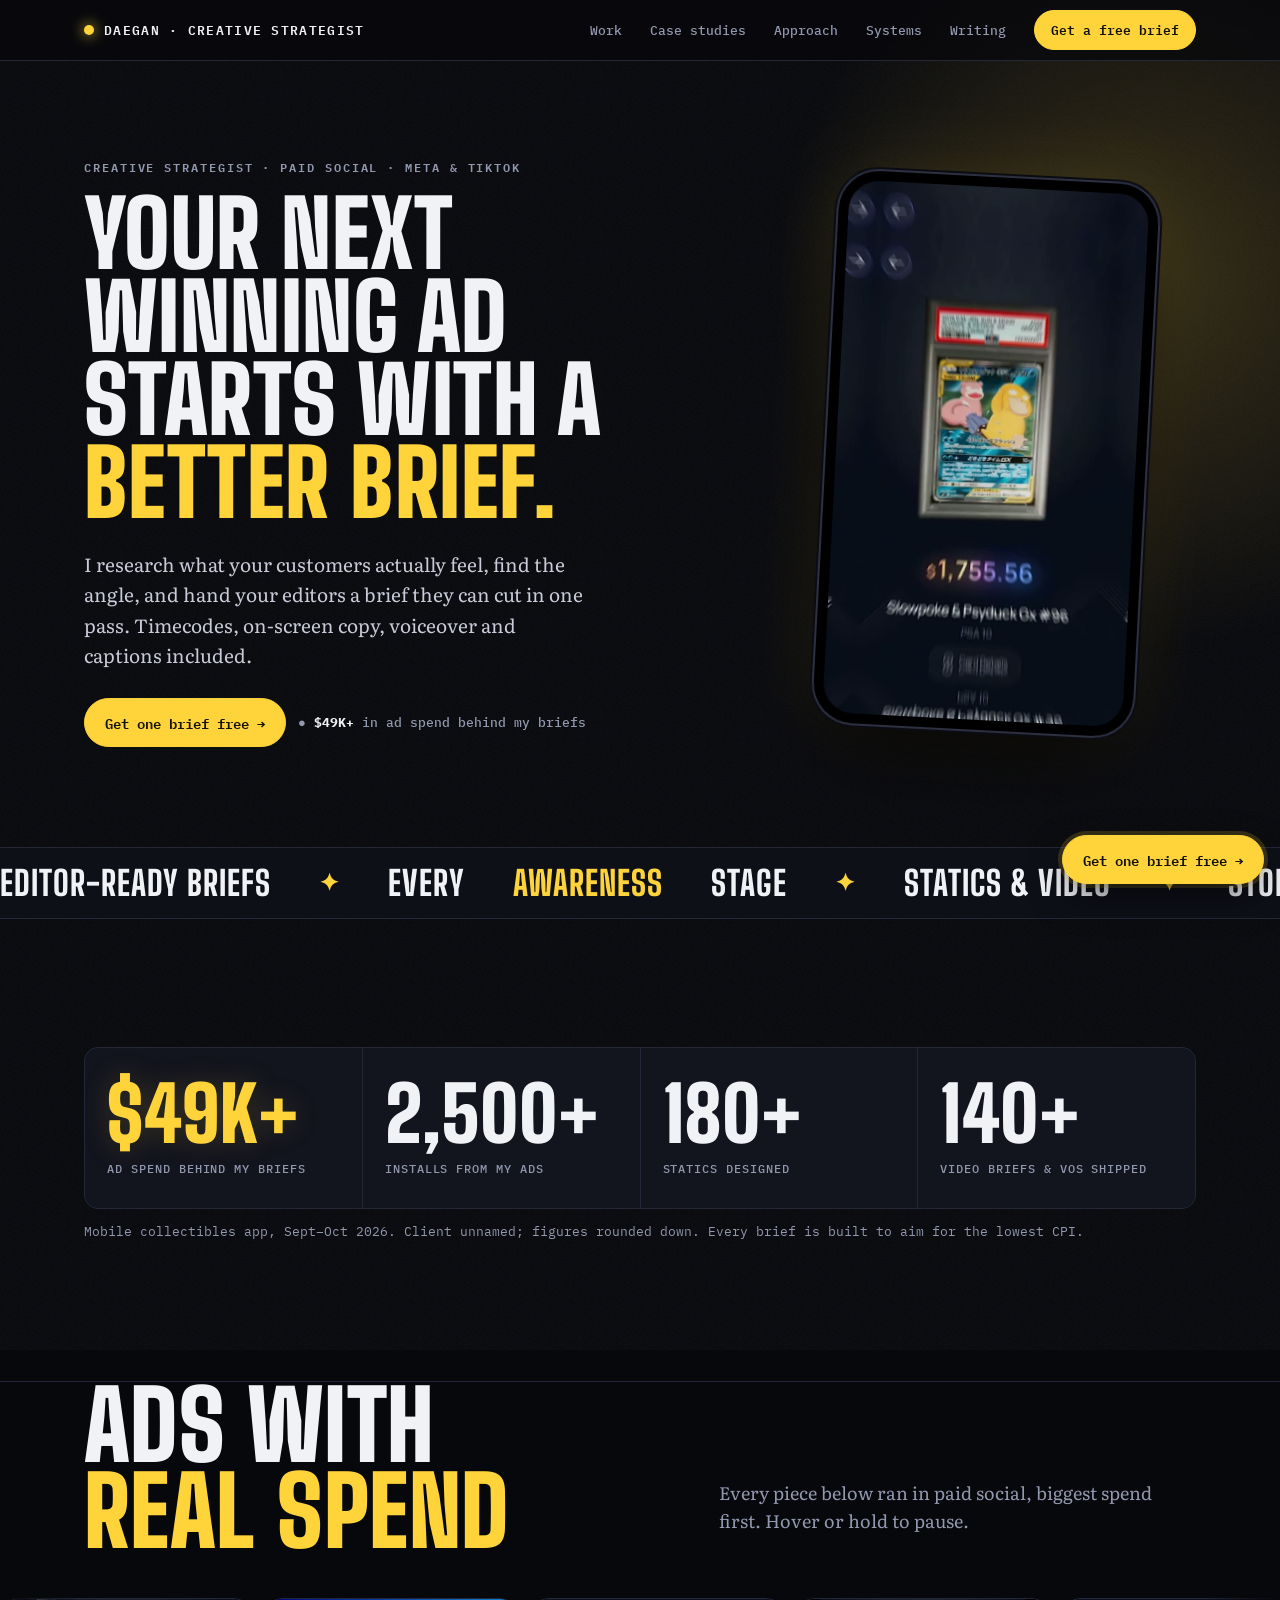
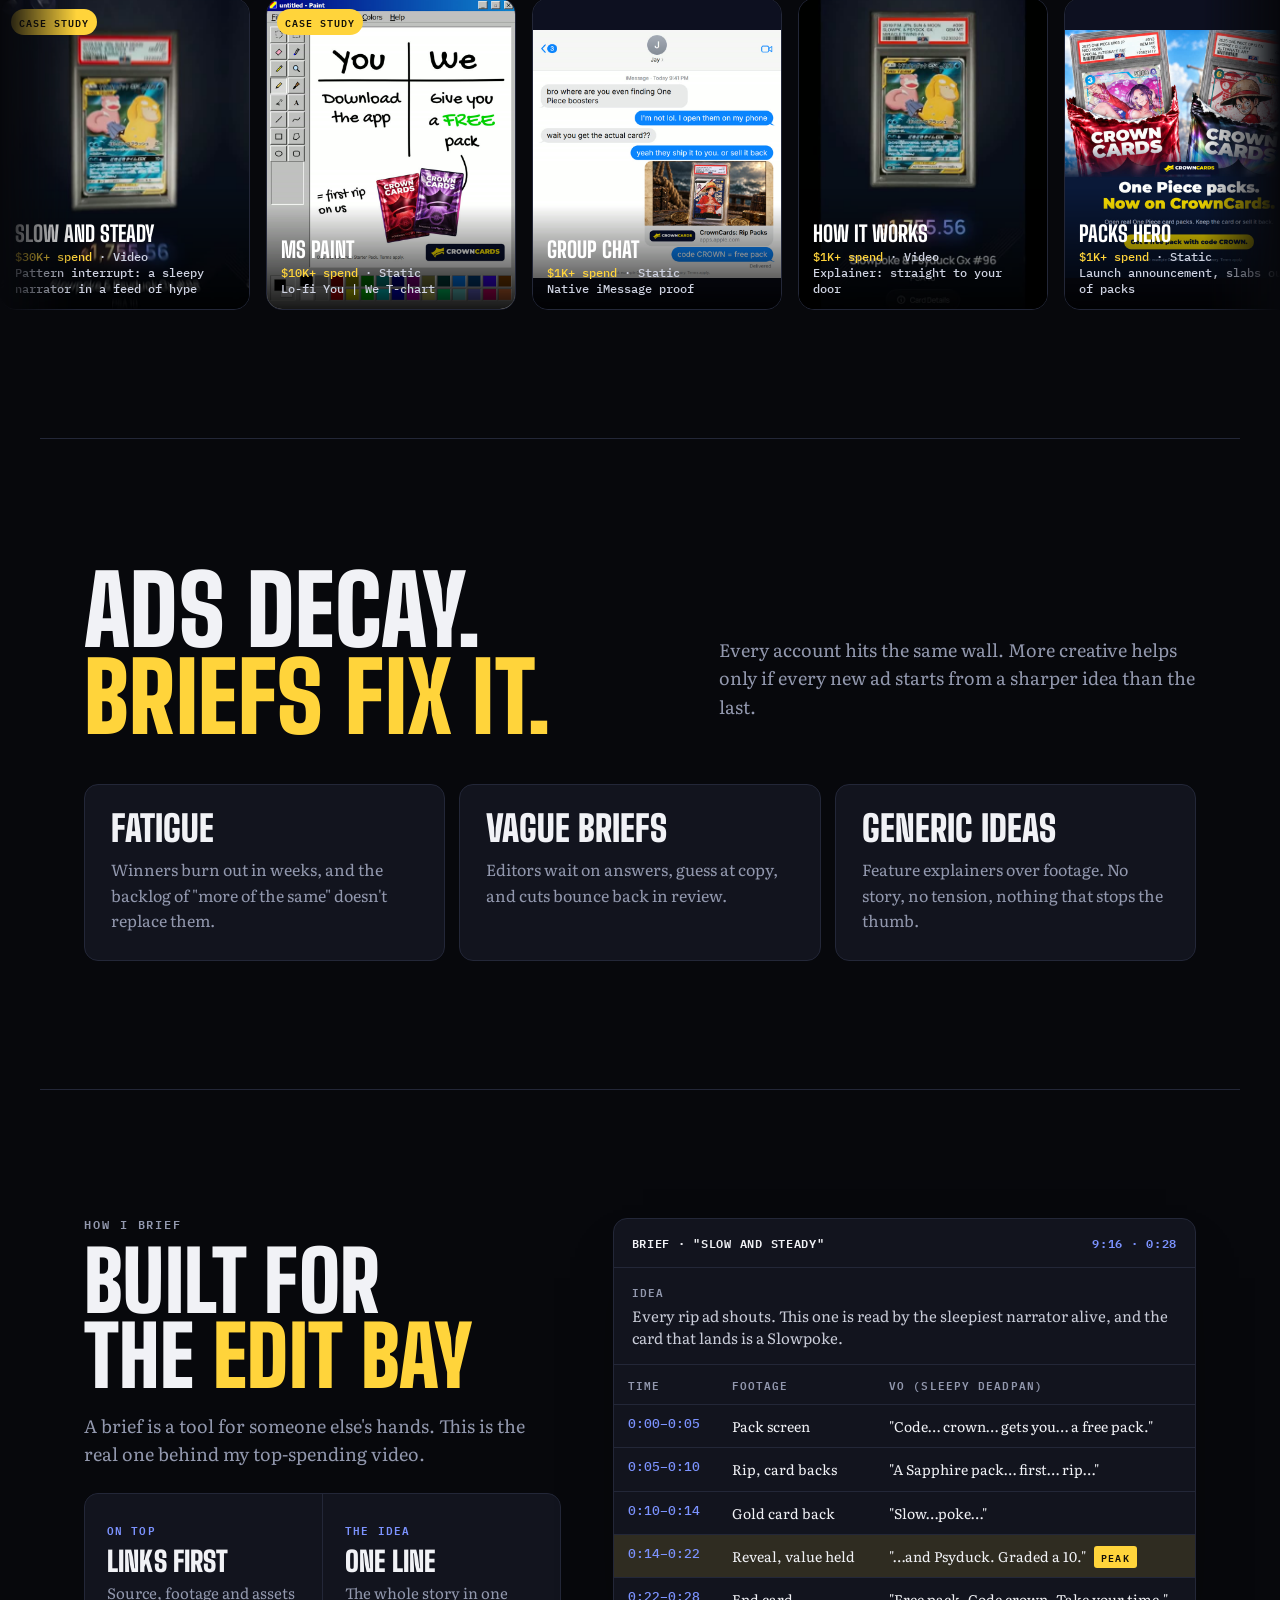
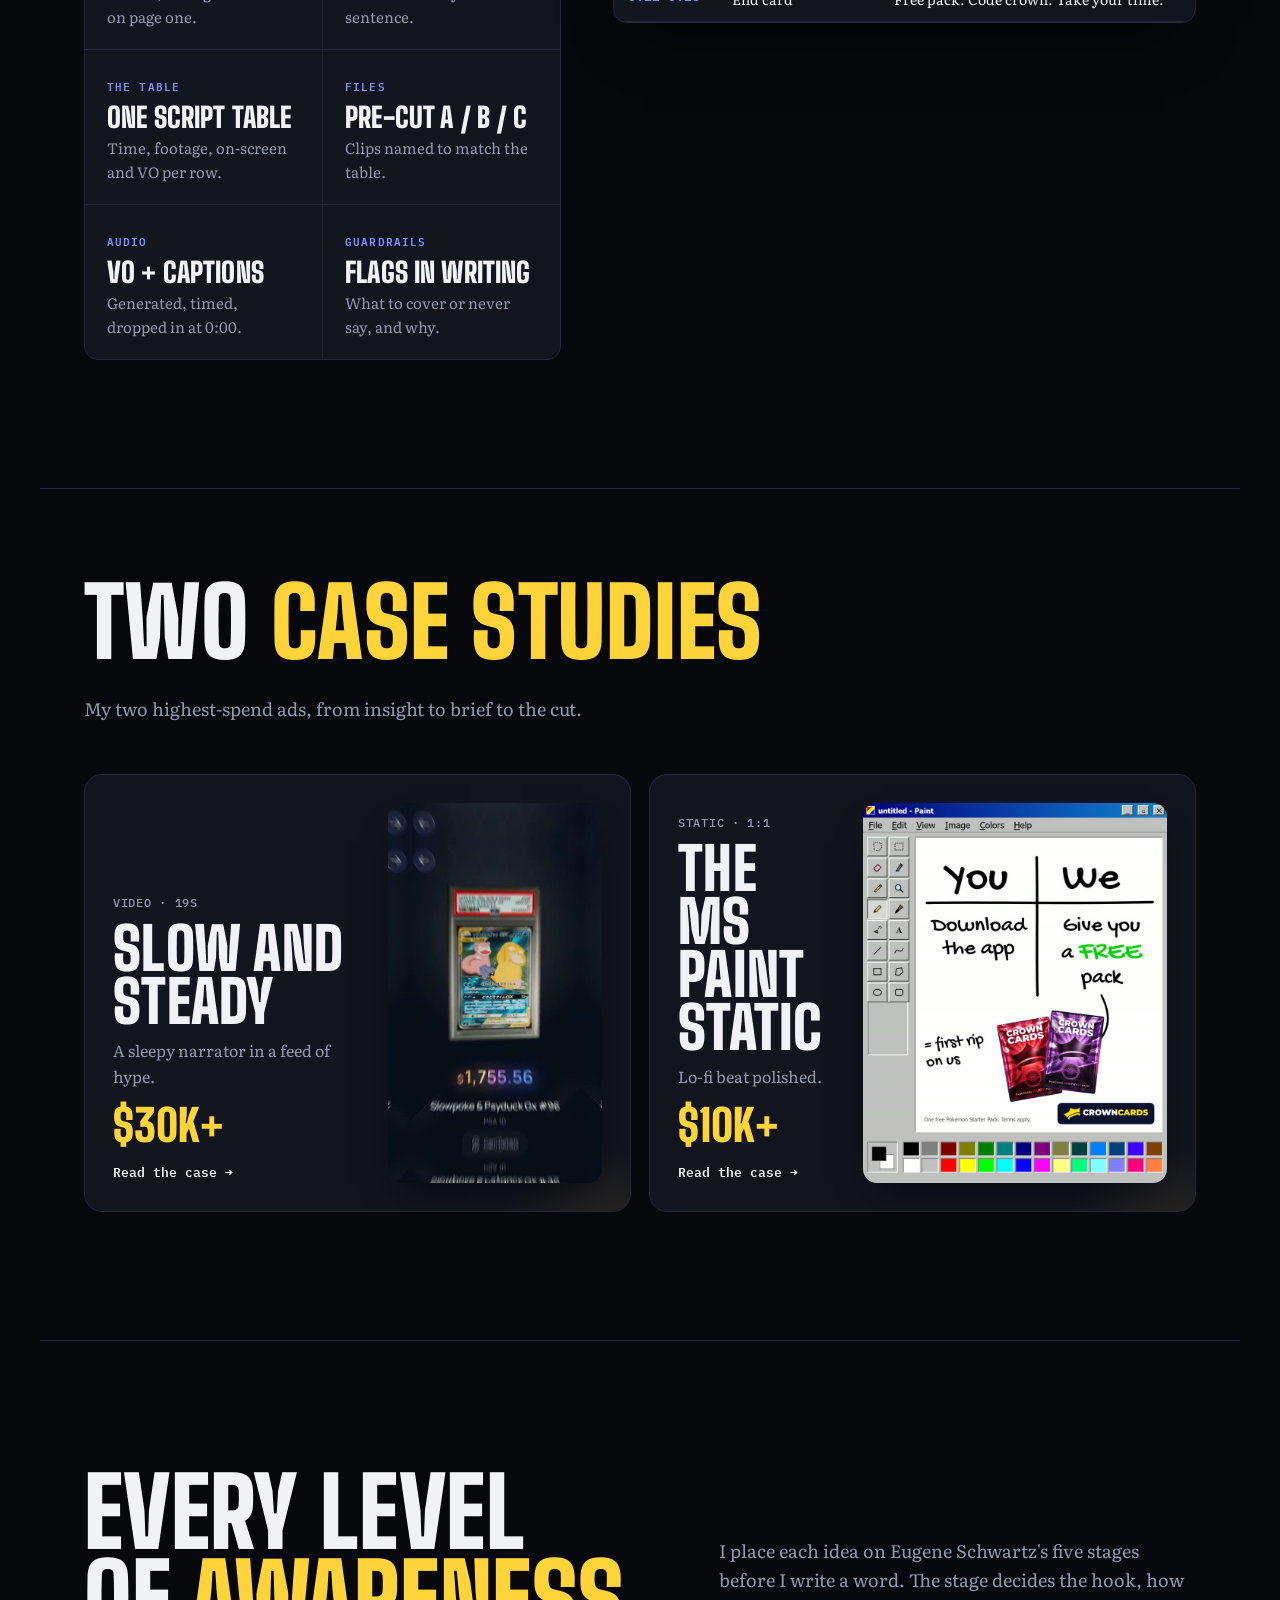
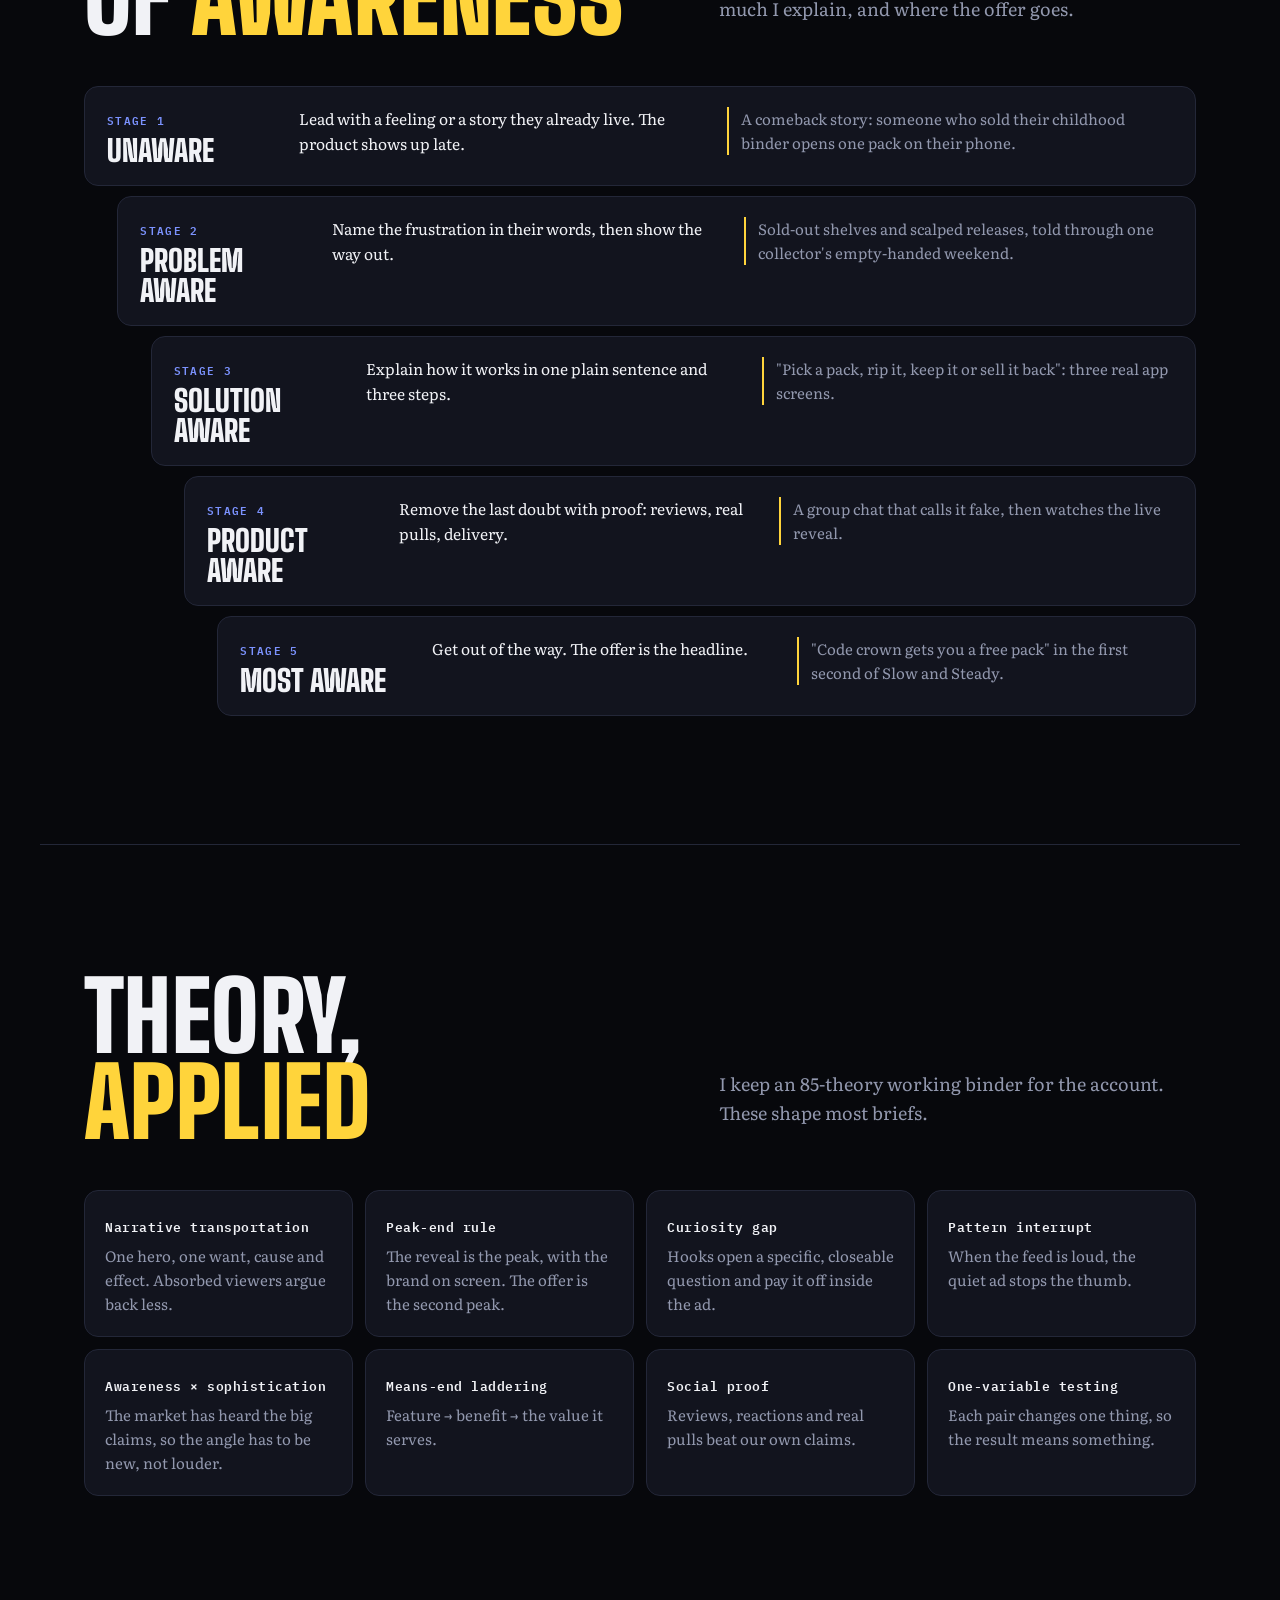
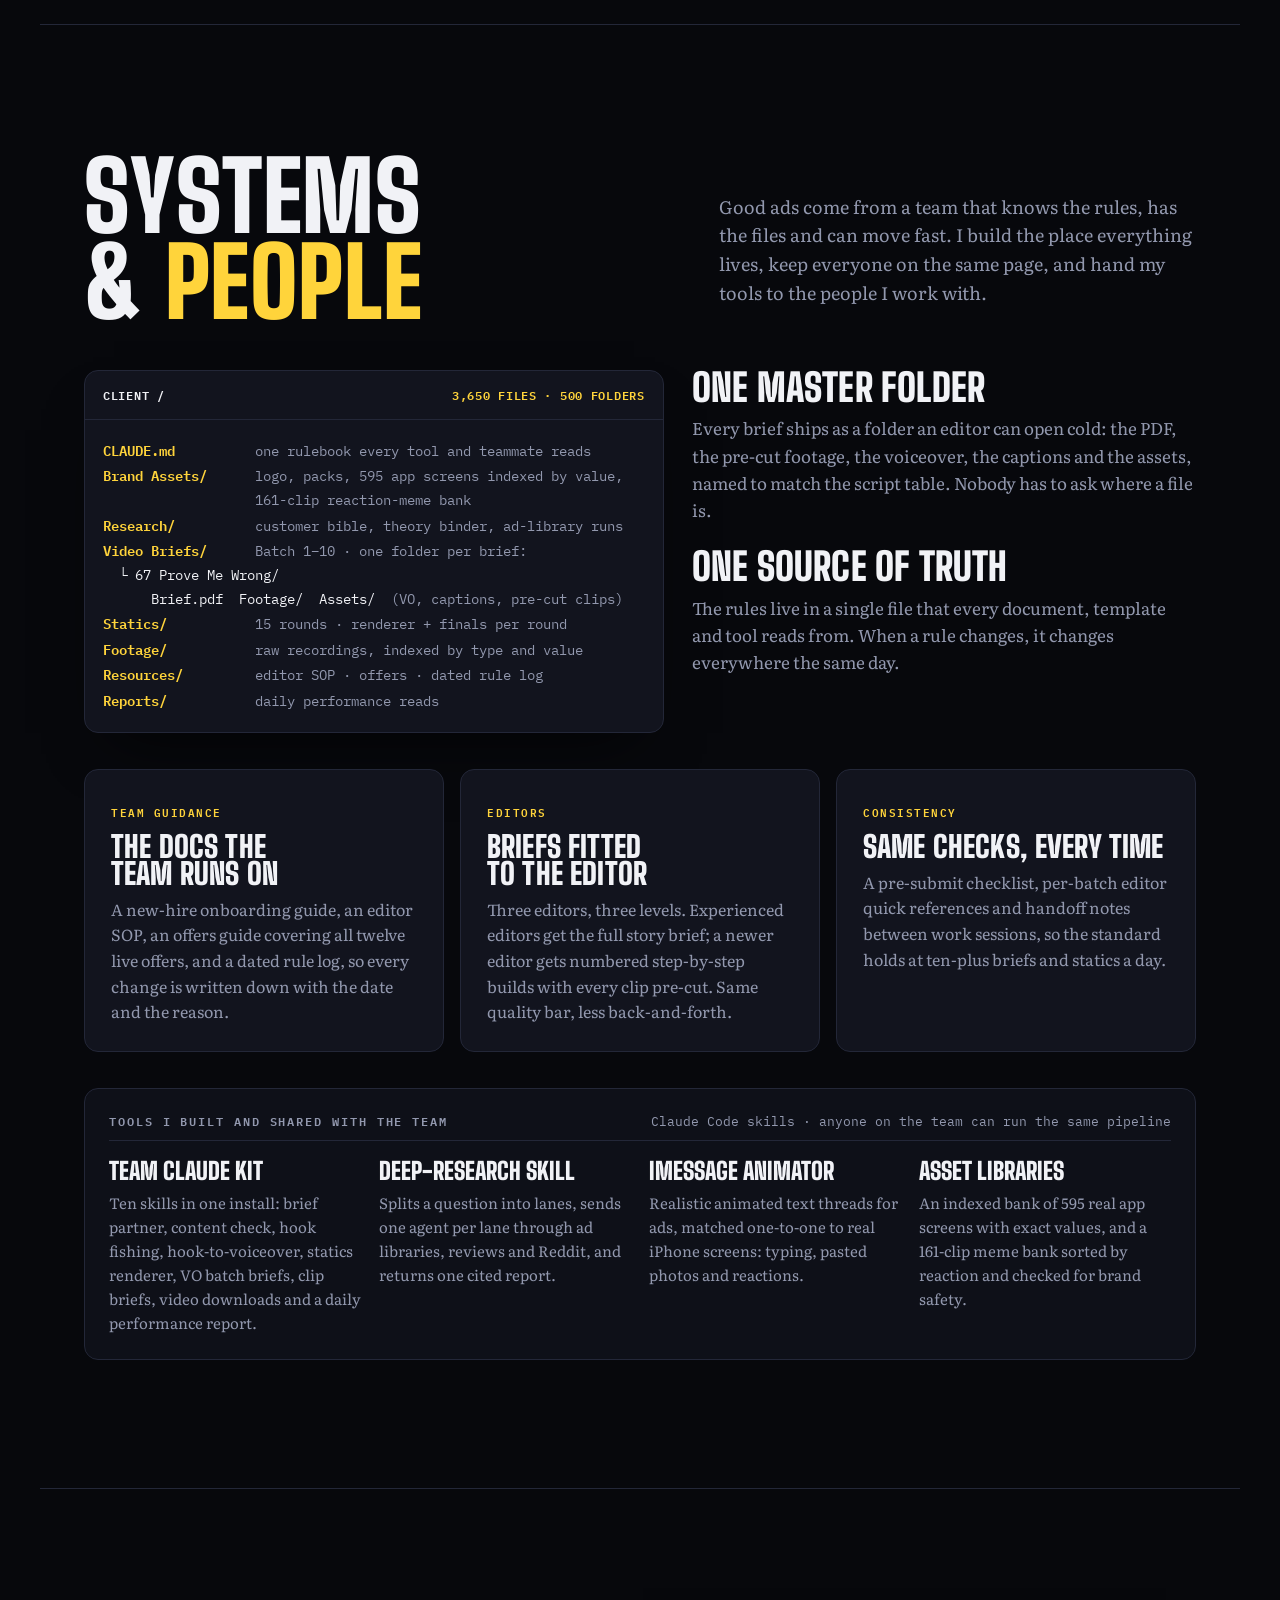
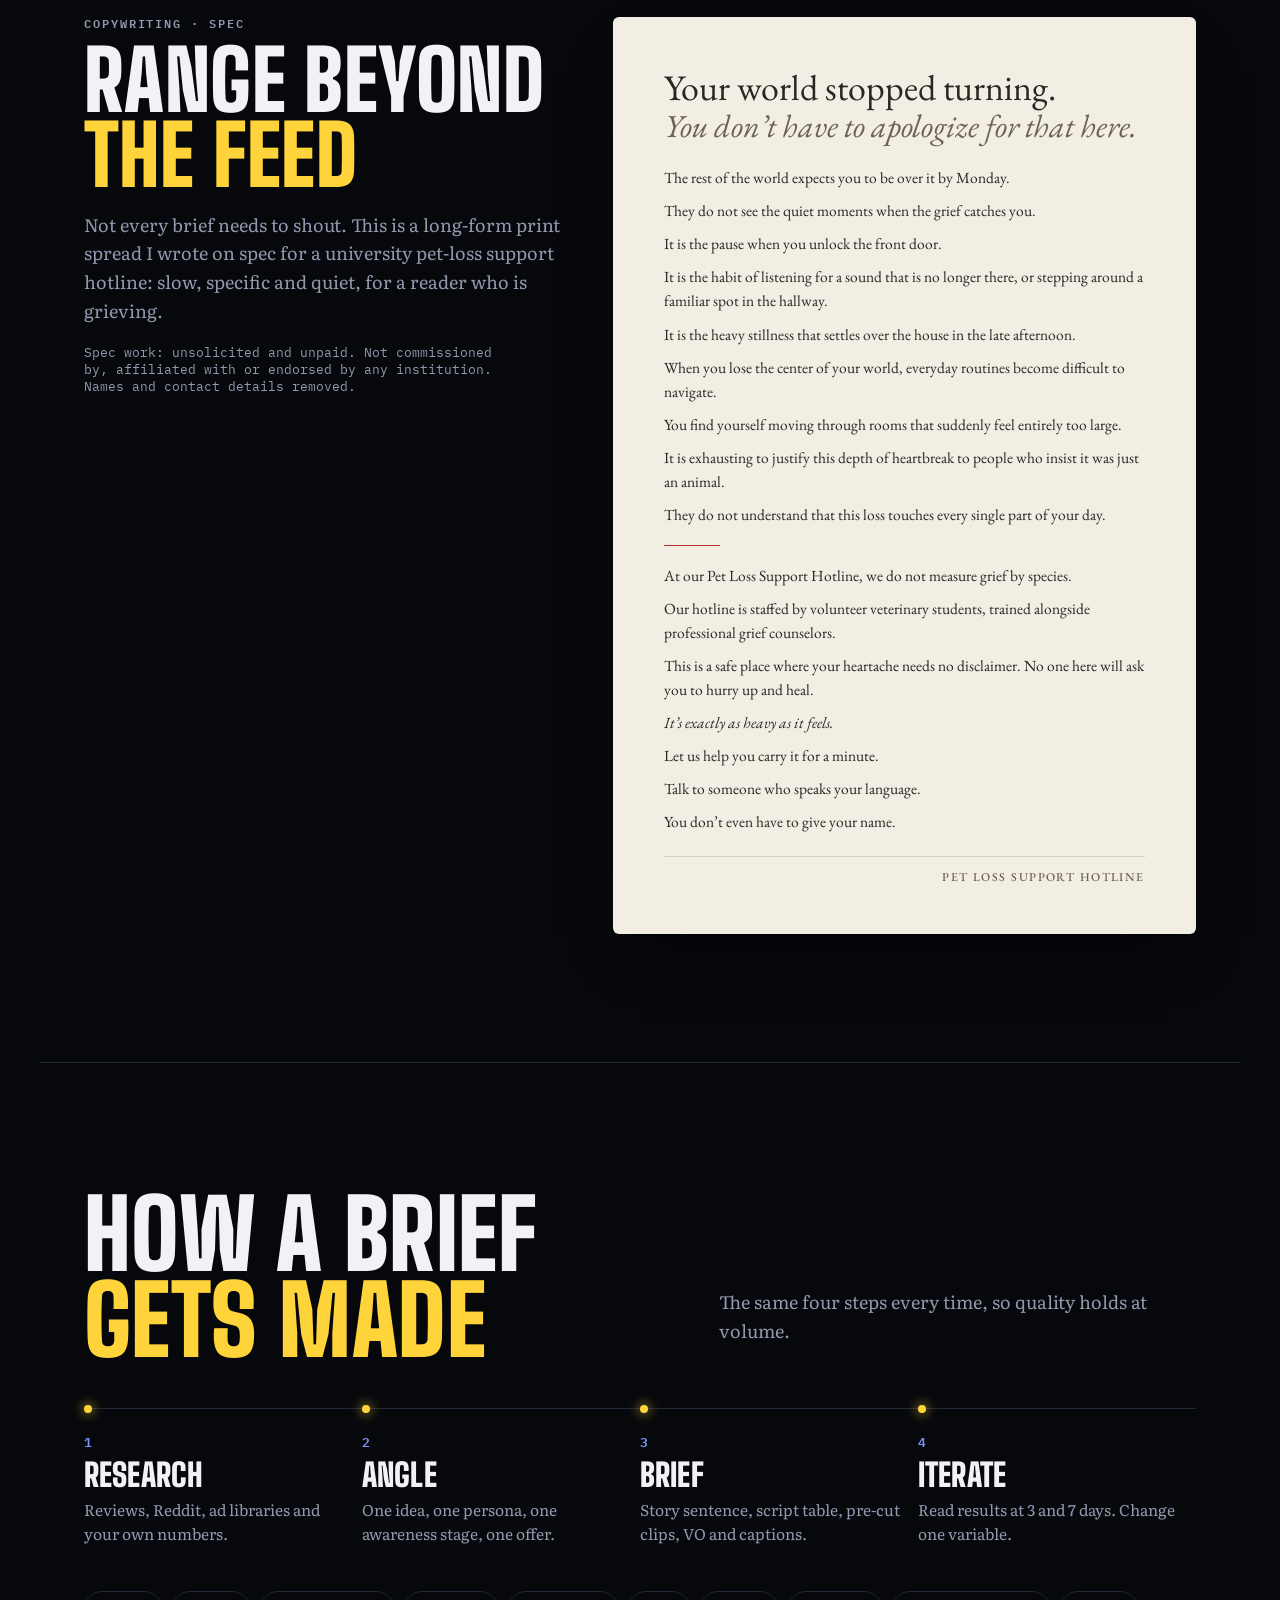
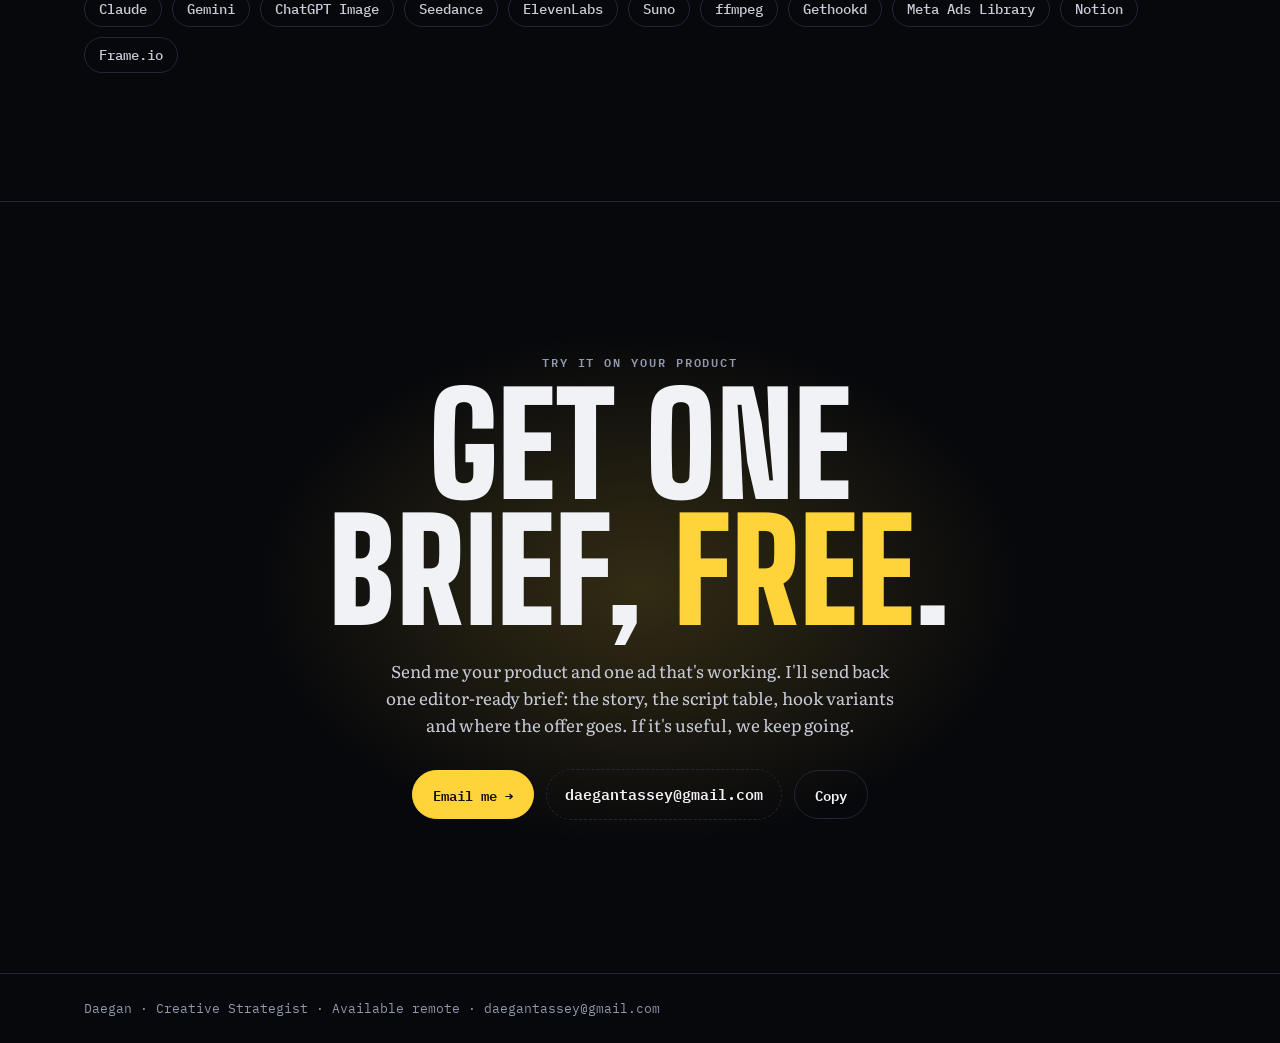
==== commit 299e6e46: "Case studies: show the work at full size, tighten the header Co-Authored-By: Claude Opus 5.5 <norepl" ====
--- a/index.html
+++ b/index.html
@@ -6,7 +6,7 @@
 <meta property="og:title" content="Daegan · Creative Strategy"><meta property="og:description" content="Editor-ready ad briefs built on research. Get one brief free."><meta property="og:image" content="https://daegan97.github.io/assets/slow-and-steady.jpg">
 <link rel="preconnect" href="https://fonts.googleapis.com"><link rel="preconnect" href="https://fonts.gstatic.com" crossorigin>
 <link href="https://fonts.googleapis.com/css2?family=Big+Shoulders+Display:wght@600;800;900&family=Literata:ital,opsz,wght@0,7..72,400;0,7..72,600;1,7..72,400&family=IBM+Plex+Mono:wght@400;500;600&family=EB+Garamond:ital,wght@0,400;0,500;1,400&display=swap" rel="stylesheet">
-<link rel="stylesheet" href="site.css?v=8">
+<link rel="stylesheet" href="site.css?v=9">
 </head><body>
 <header class="bar"><div class="wrap">
   <a class="who" href="#top"><b></b>Daegan<span class="full"> · Creative Strategist</span></a>
--- a/site.css
+++ b/site.css
@@ -317,3 +317,17 @@
 .spec-foot{border-top:1px solid #D8D0C2;margin-top:22px;padding-top:14px;text-align:right;font:500 12px/1 "EB Garamond",Georgia,serif;letter-spacing:.12em;color:#6B625A}
 @media (max-width:860px){.org{grid-template-columns:1fr}.people{grid-template-columns:1fr}.tools{grid-template-columns:1fr 1fr}}
 @media (max-width:520px){.tools{grid-template-columns:1fr}.tree pre{font-size:11.5px}}
+
+/* Case studies: bigger media, no dead space (2026-10-21) */
+#cases{padding-top:clamp(64px,7vw,100px)}
+#cases .sh{grid-template-columns:1fr;gap:12px;margin-bottom:32px}
+.case{grid-template-columns:minmax(0,1fr) minmax(0,.9fr);align-items:stretch;padding:28px;gap:24px}
+.case>div{display:flex;flex-direction:column;justify-content:flex-end}
+.case img,.case video{width:100%;height:100%;max-height:440px;object-fit:cover;object-position:top center;border-radius:14px;box-shadow:0 20px 40px -20px rgba(0,0,0,.8)}
+@media (max-width:900px){.case{min-height:0}.case img,.case video{max-height:360px}}
+@media (max-width:480px){.case{grid-template-columns:minmax(0,1fr) 120px;min-height:0;align-items:center}.case img,.case video{width:120px;height:auto;max-height:none}}
+.case{grid-template-columns:minmax(0,1fr) auto}
+.case img,.case video{width:auto;height:380px;max-height:none;object-fit:contain}
+@media (max-width:1100px){.case img,.case video{height:340px}}
+@media (max-width:900px){.case img,.case video{height:320px}}
+@media (max-width:480px){.case img,.case video{width:110px;height:auto}}
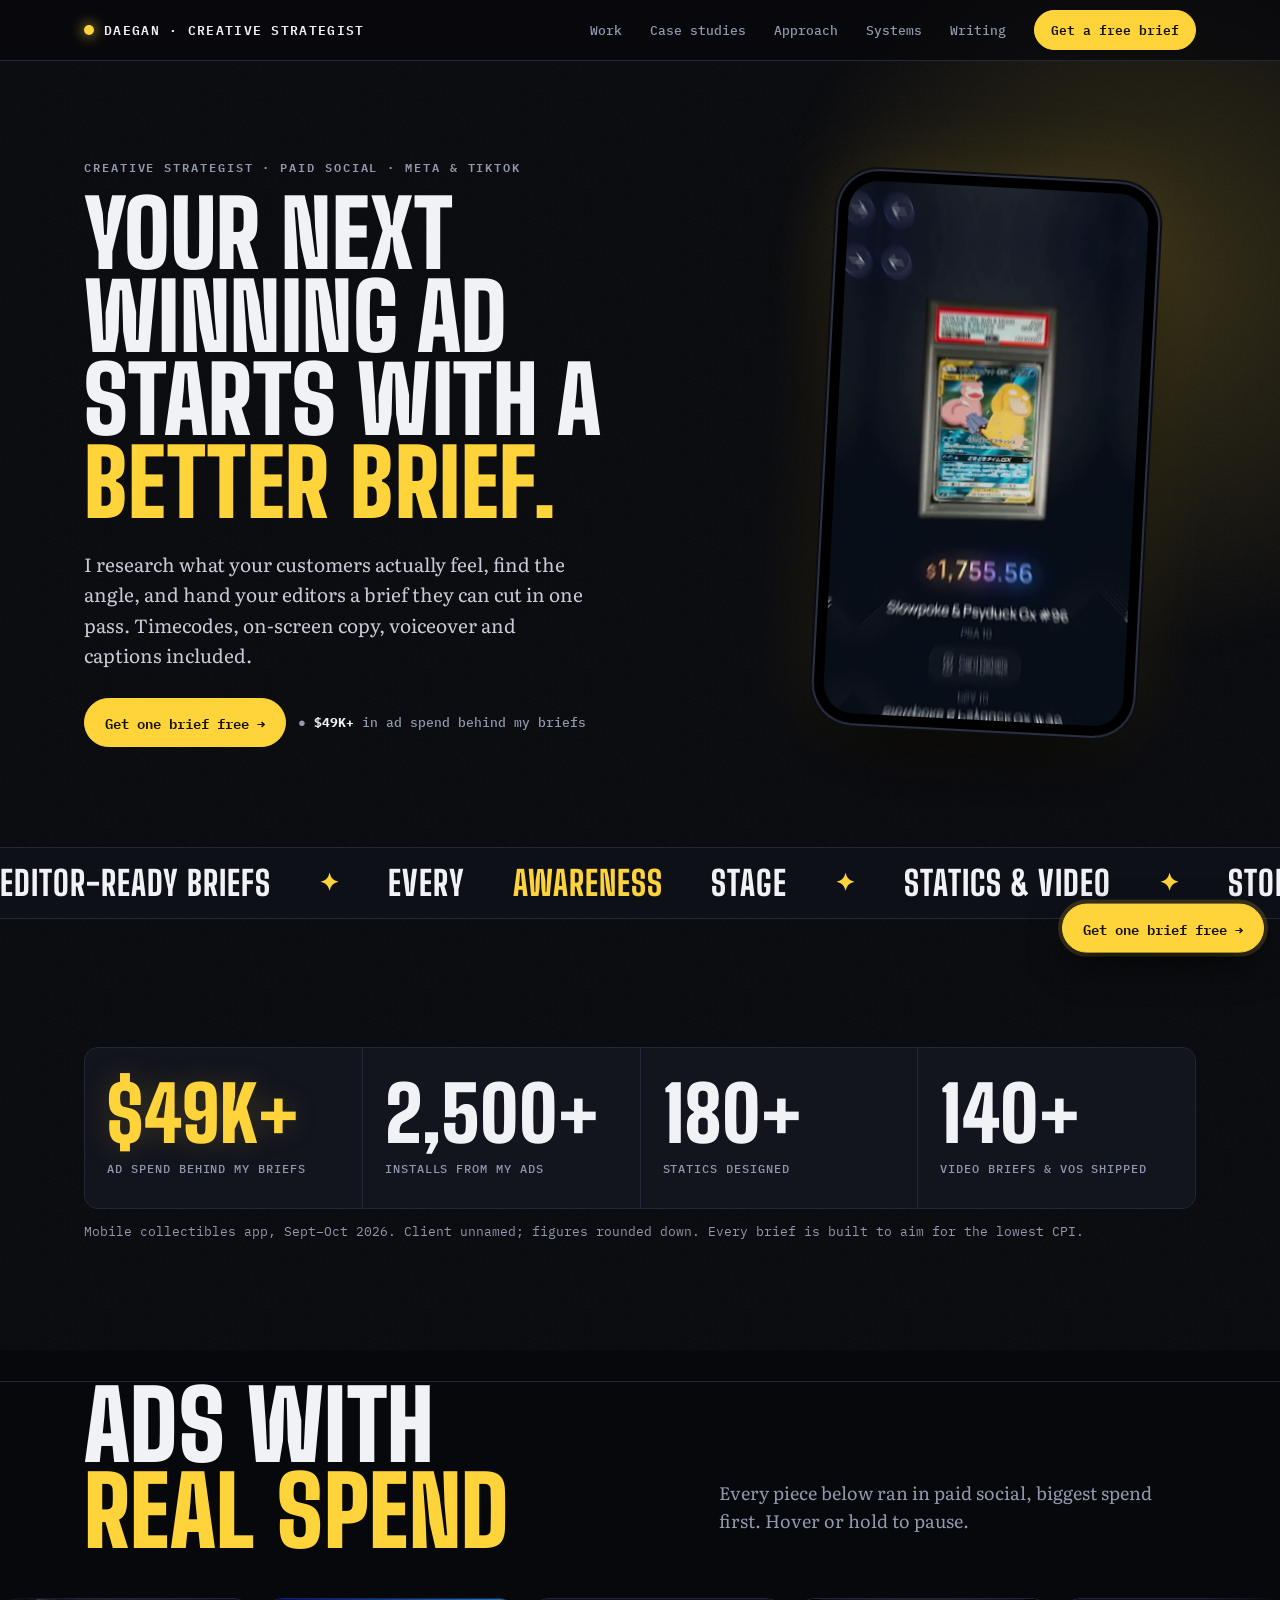
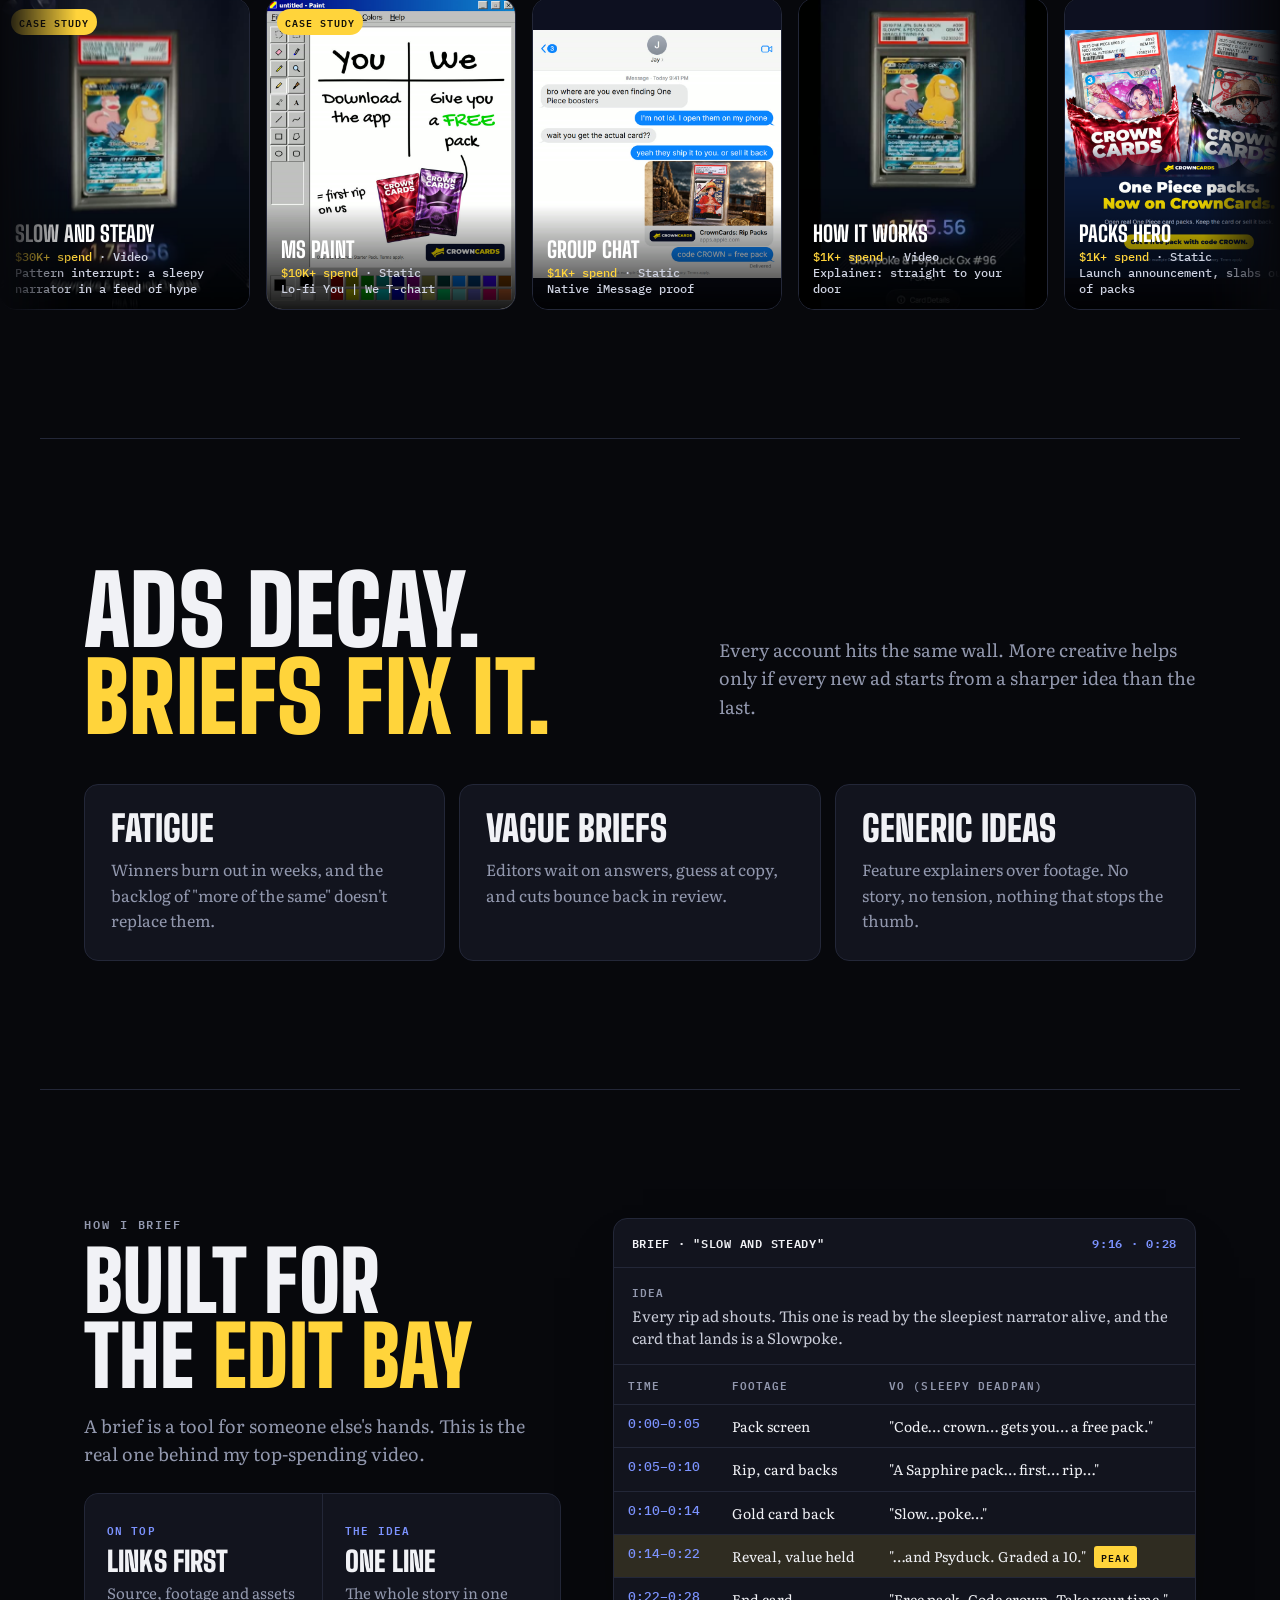
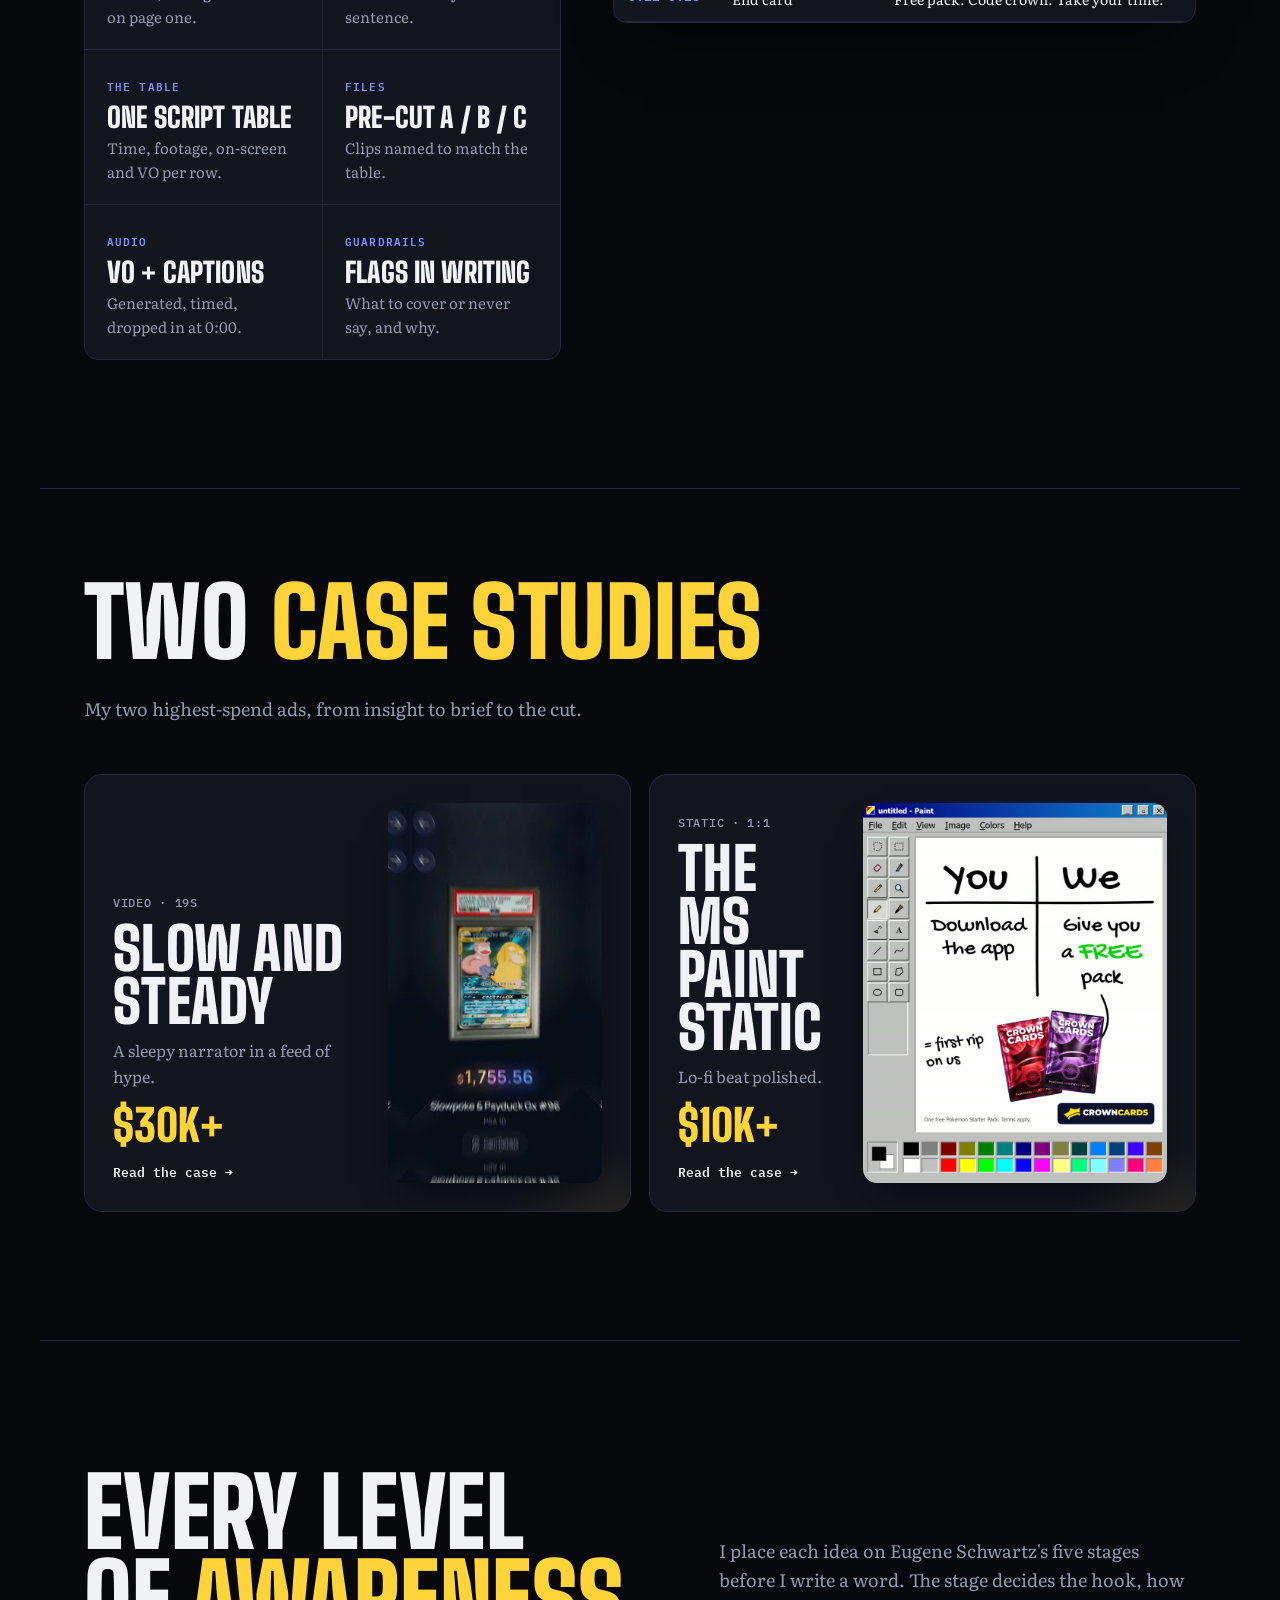
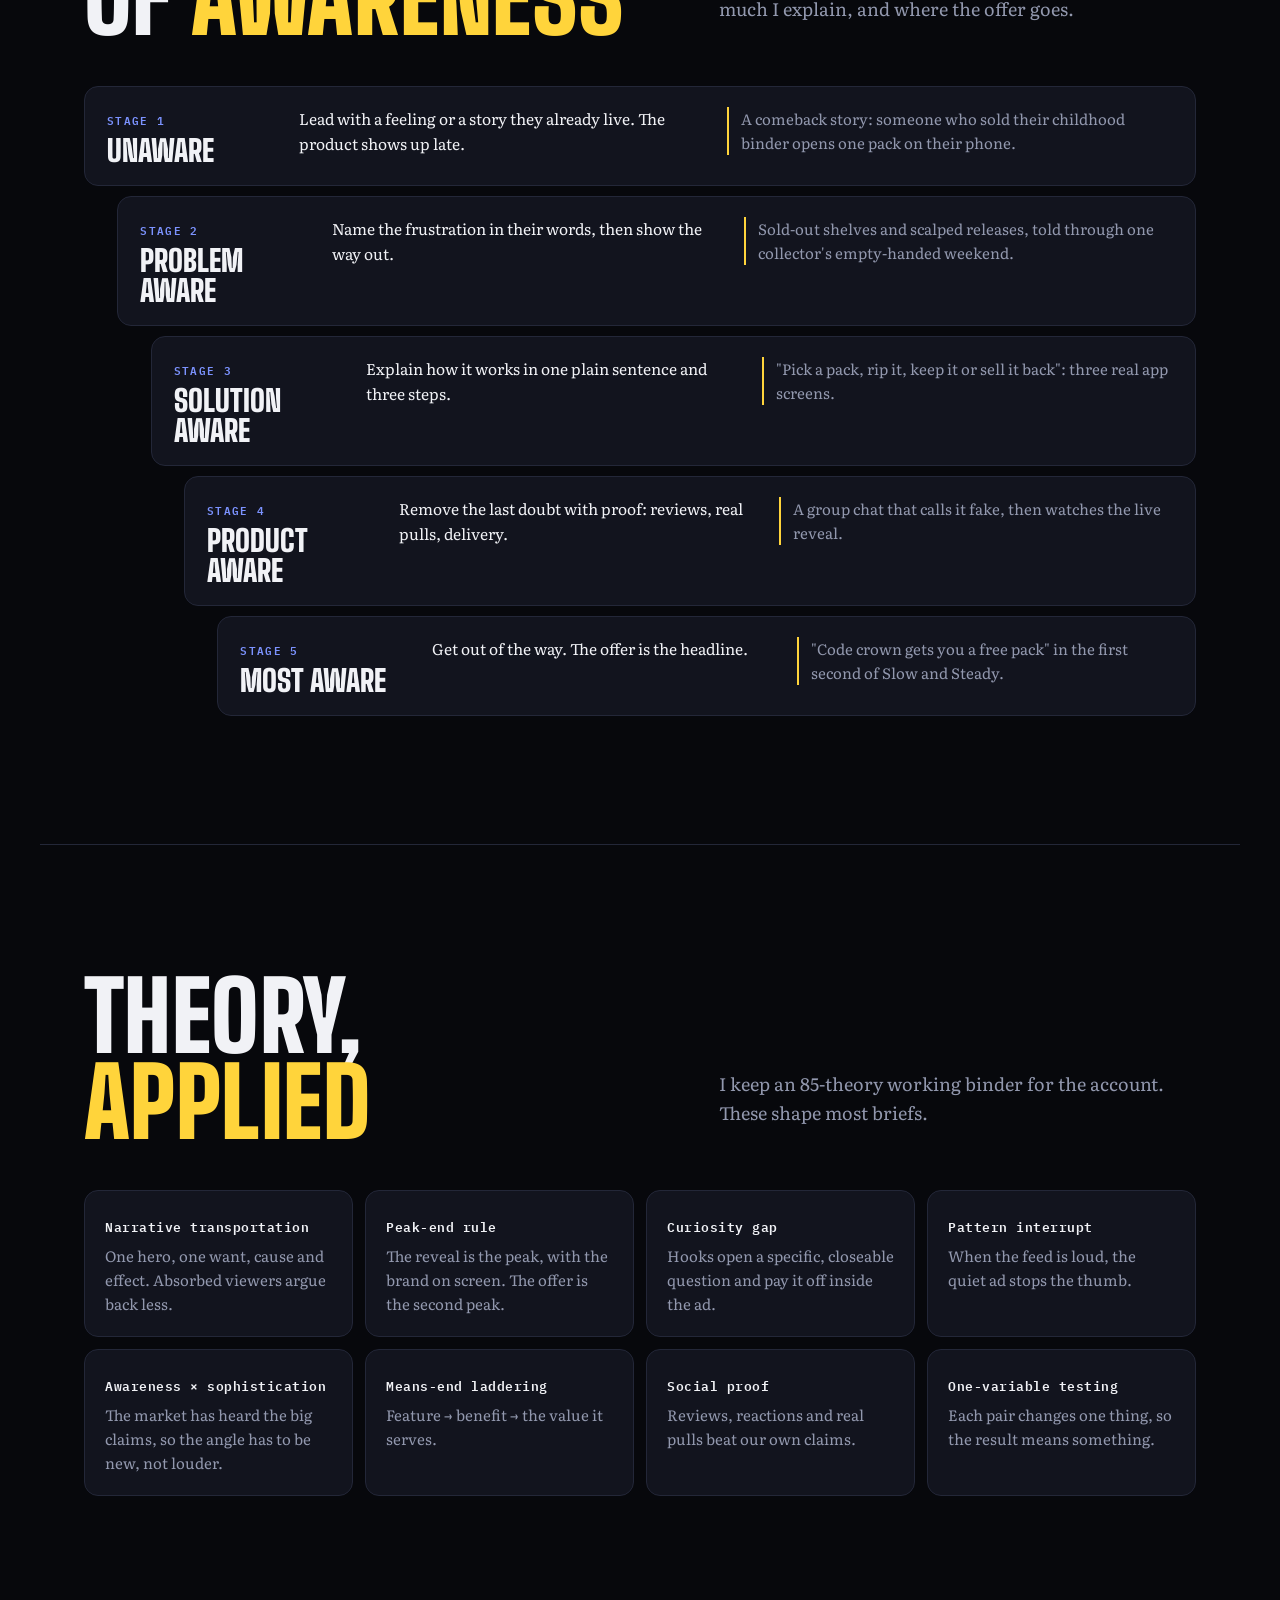
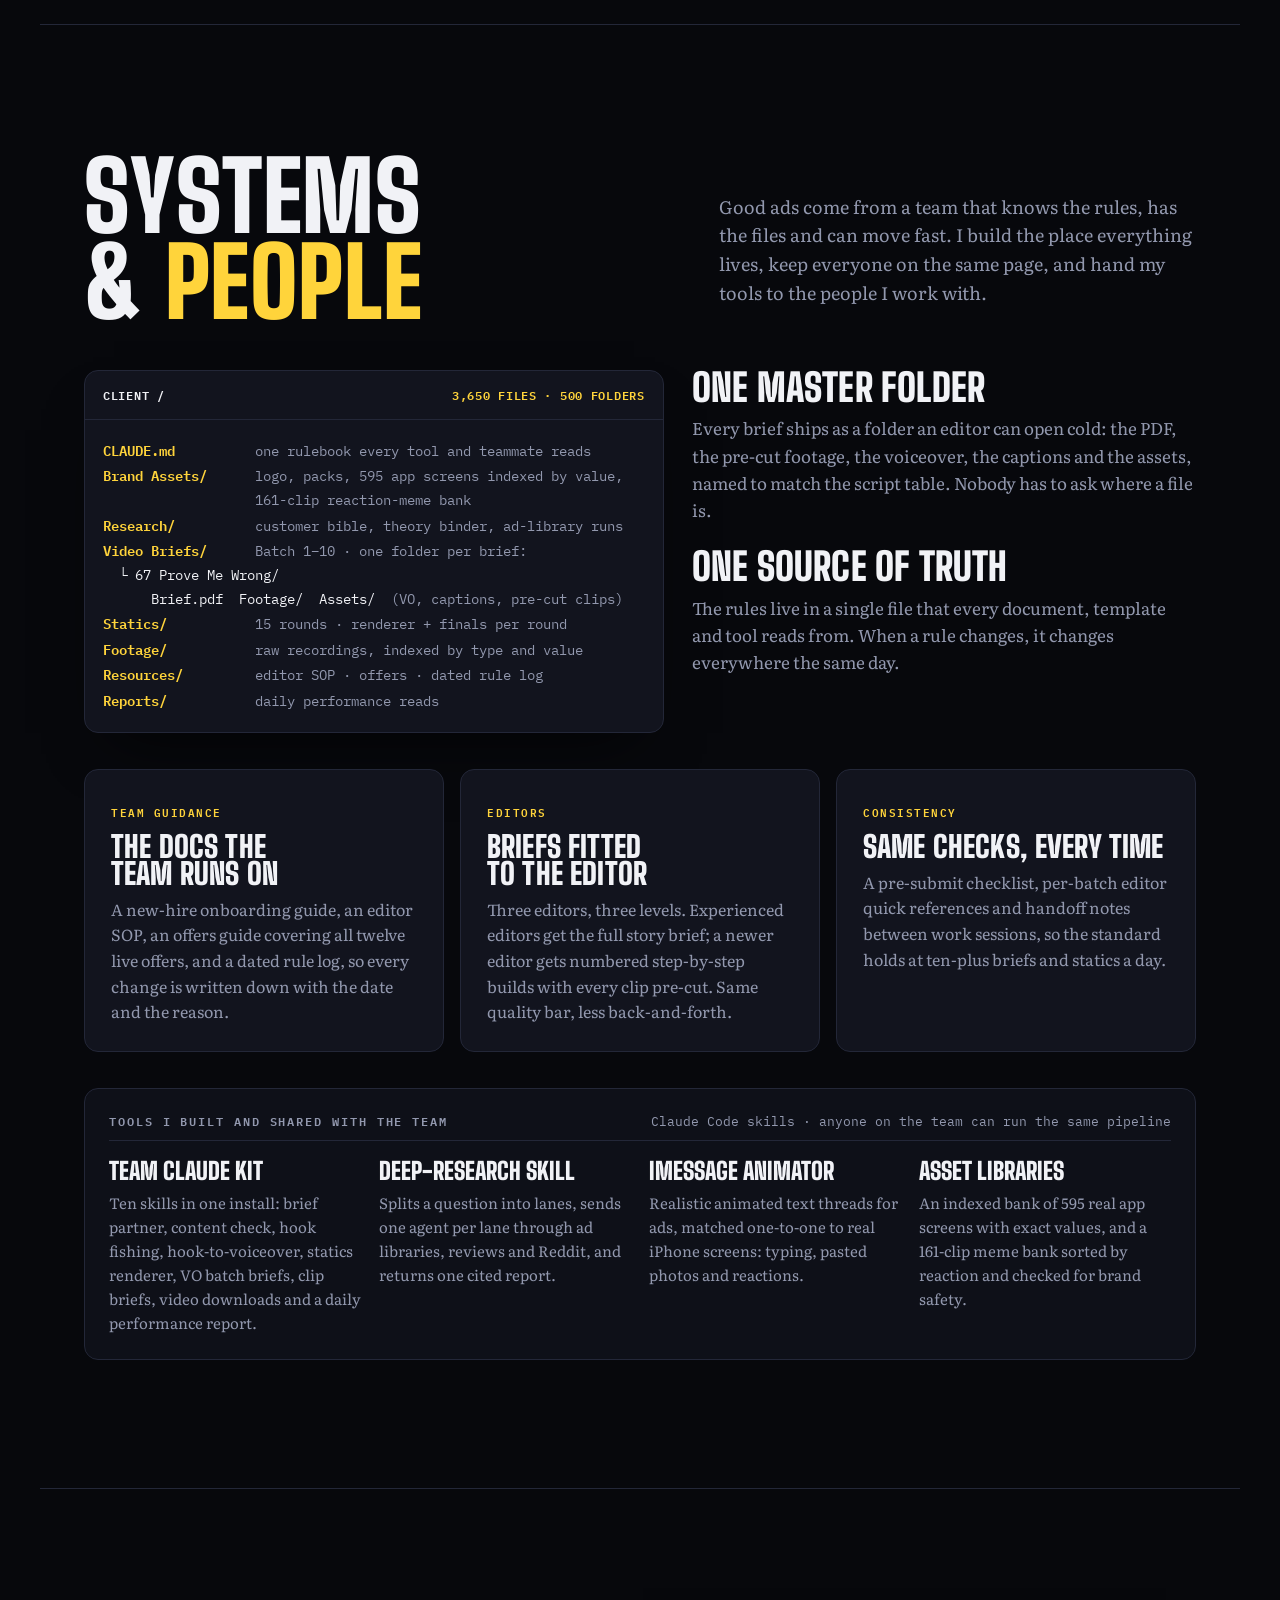
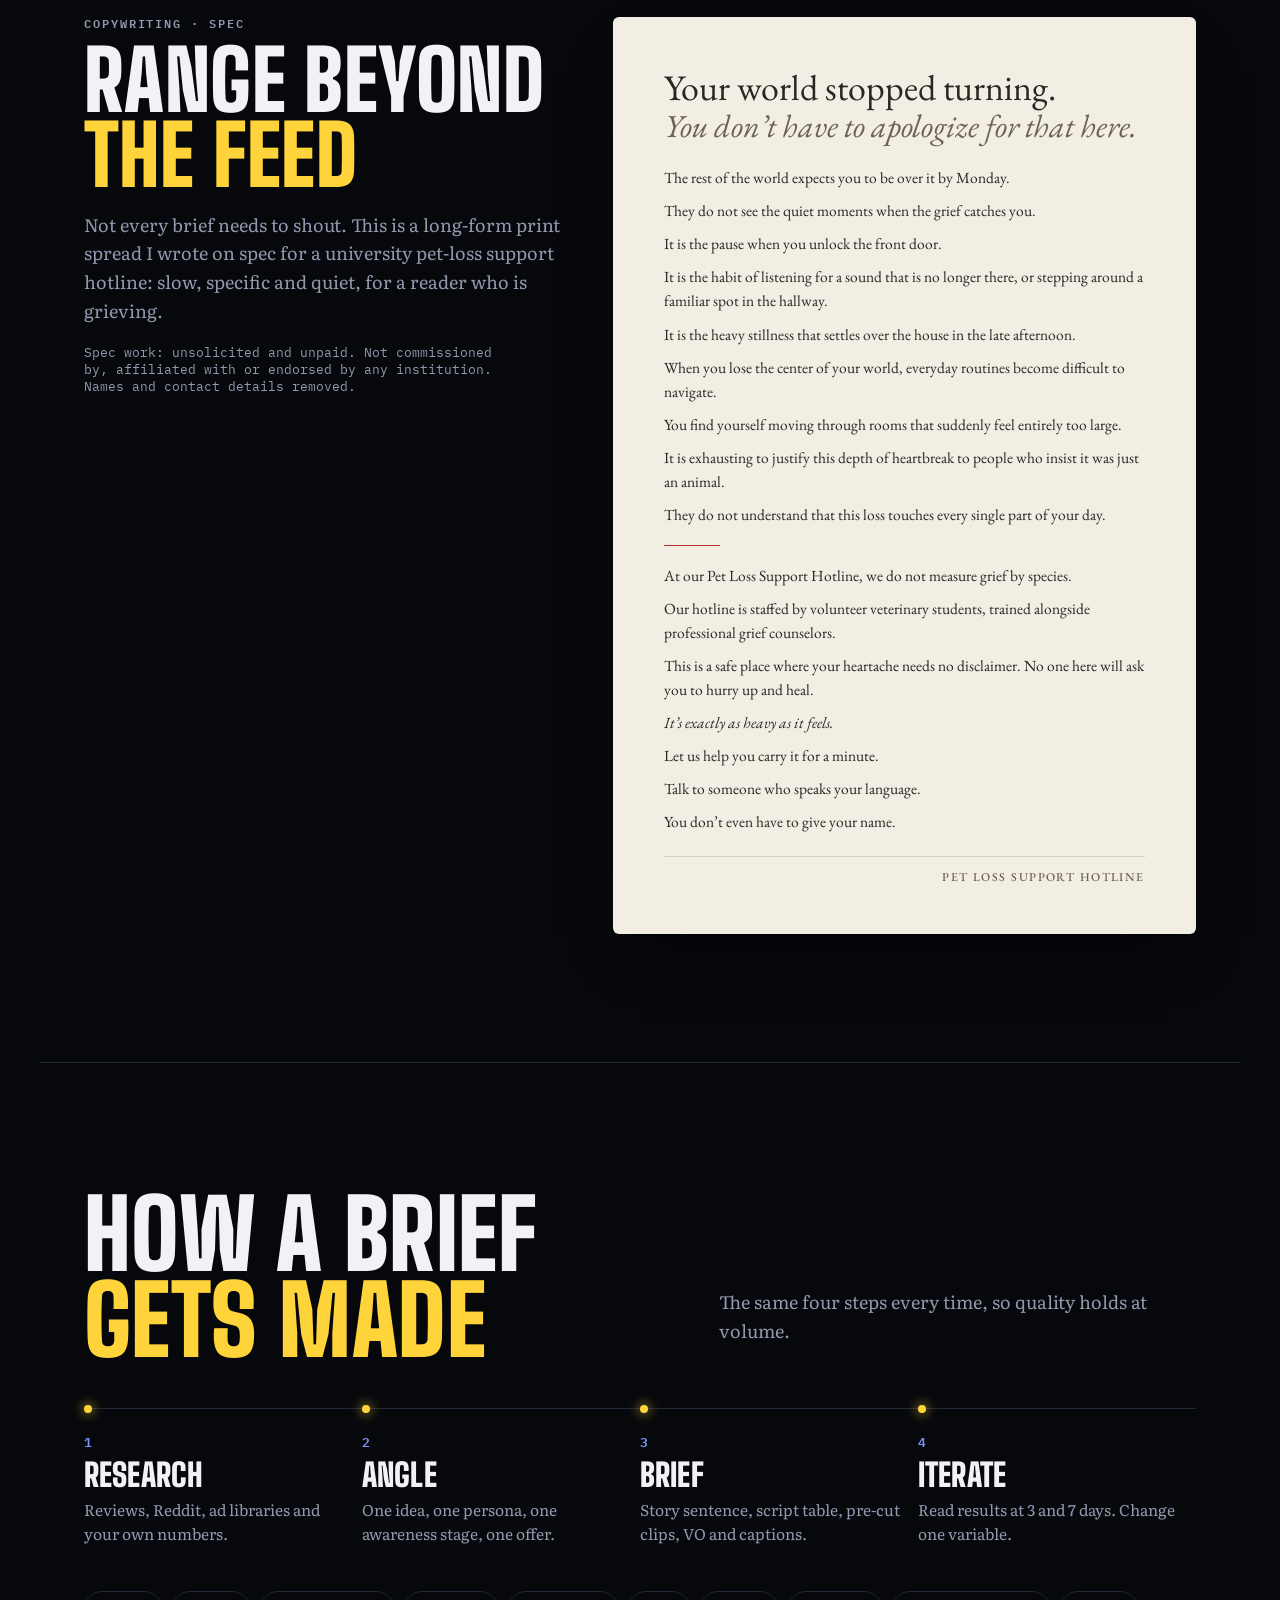
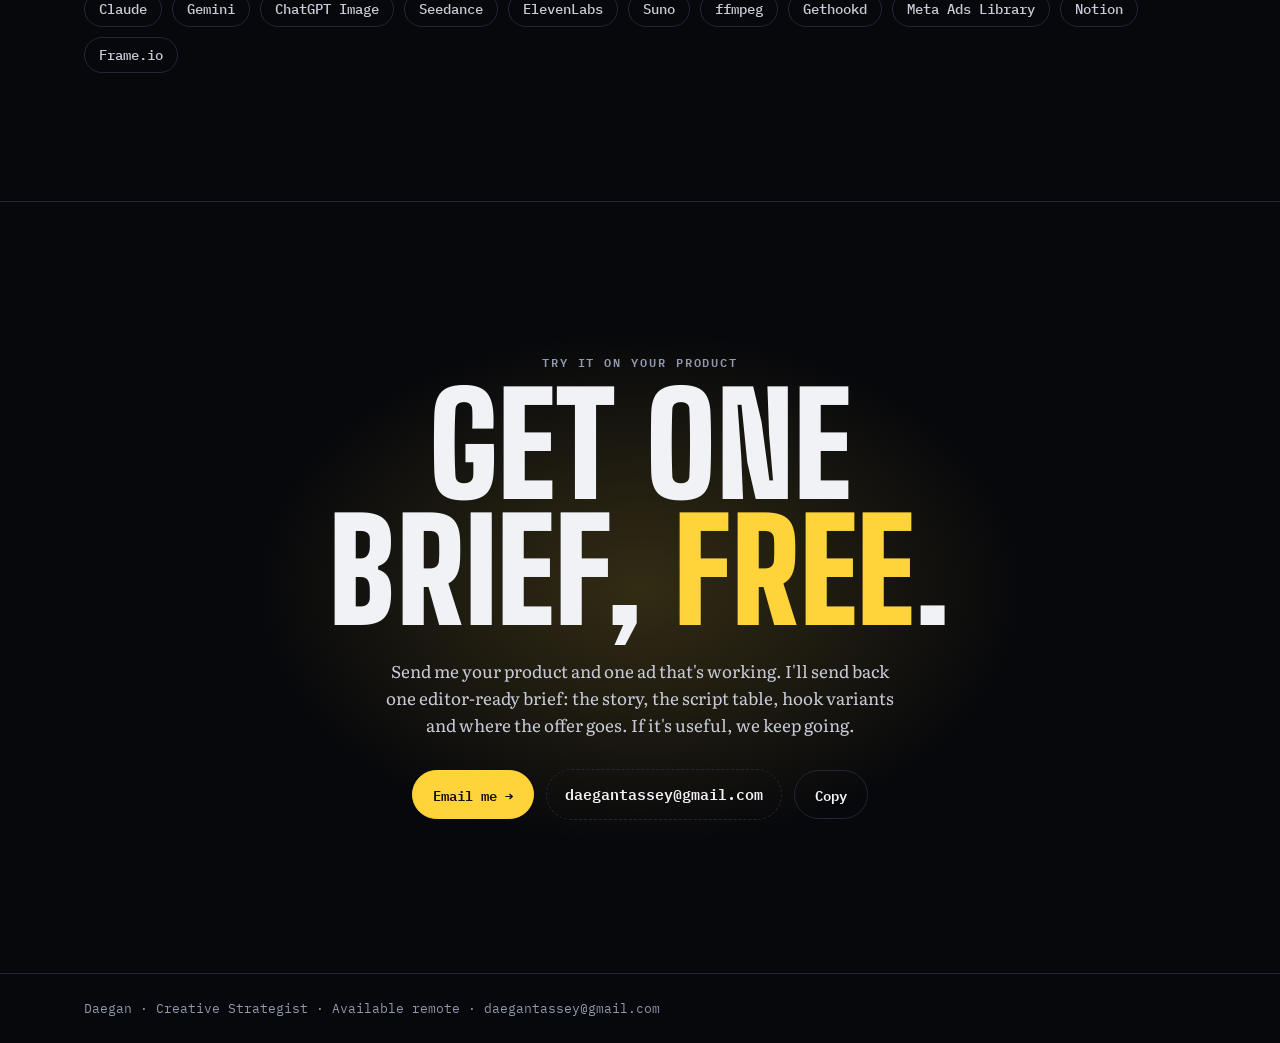
==== commit a04bbfb5: "Header: keep nav labels on one line; hide secondary links on narrower screens Co-Authored-By: Claude" ====
--- a/index.html
+++ b/index.html
@@ -6,7 +6,7 @@
 <meta property="og:title" content="Daegan · Creative Strategy"><meta property="og:description" content="Editor-ready ad briefs built on research. Get one brief free."><meta property="og:image" content="https://daegan97.github.io/assets/slow-and-steady.jpg">
 <link rel="preconnect" href="https://fonts.googleapis.com"><link rel="preconnect" href="https://fonts.gstatic.com" crossorigin>
 <link href="https://fonts.googleapis.com/css2?family=Big+Shoulders+Display:wght@600;800;900&family=Literata:ital,opsz,wght@0,7..72,400;0,7..72,600;1,7..72,400&family=IBM+Plex+Mono:wght@400;500;600&family=EB+Garamond:ital,wght@0,400;0,500;1,400&display=swap" rel="stylesheet">
-<link rel="stylesheet" href="site.css?v=9">
+<link rel="stylesheet" href="site.css?v=11">
 </head><body>
 <header class="bar"><div class="wrap">
   <a class="who" href="#top"><b></b>Daegan<span class="full"> · Creative Strategist</span></a>
--- a/site.css
+++ b/site.css
@@ -331,3 +331,12 @@
 @media (max-width:1100px){.case img,.case video{height:340px}}
 @media (max-width:900px){.case img,.case video{height:320px}}
 @media (max-width:480px){.case img,.case video{width:110px;height:auto}}
+
+/* case pages: title no longer runs into the intro (2026-10-21) */
+.cs-hero h1{line-height:.92;margin-bottom:clamp(18px,2.4vw,30px)}
+.cs-hero h1 + .lede{margin-top:0}
+
+/* header: never wrap nav labels; drop secondary links as the bar narrows (2026-10-21) */
+nav a,.go{white-space:nowrap}
+@media (max-width:1080px){nav a[href="#systems"],nav a[href="#writing"]{display:none}}
+@media (max-width:920px){nav a[href="#awareness"]{display:none}}
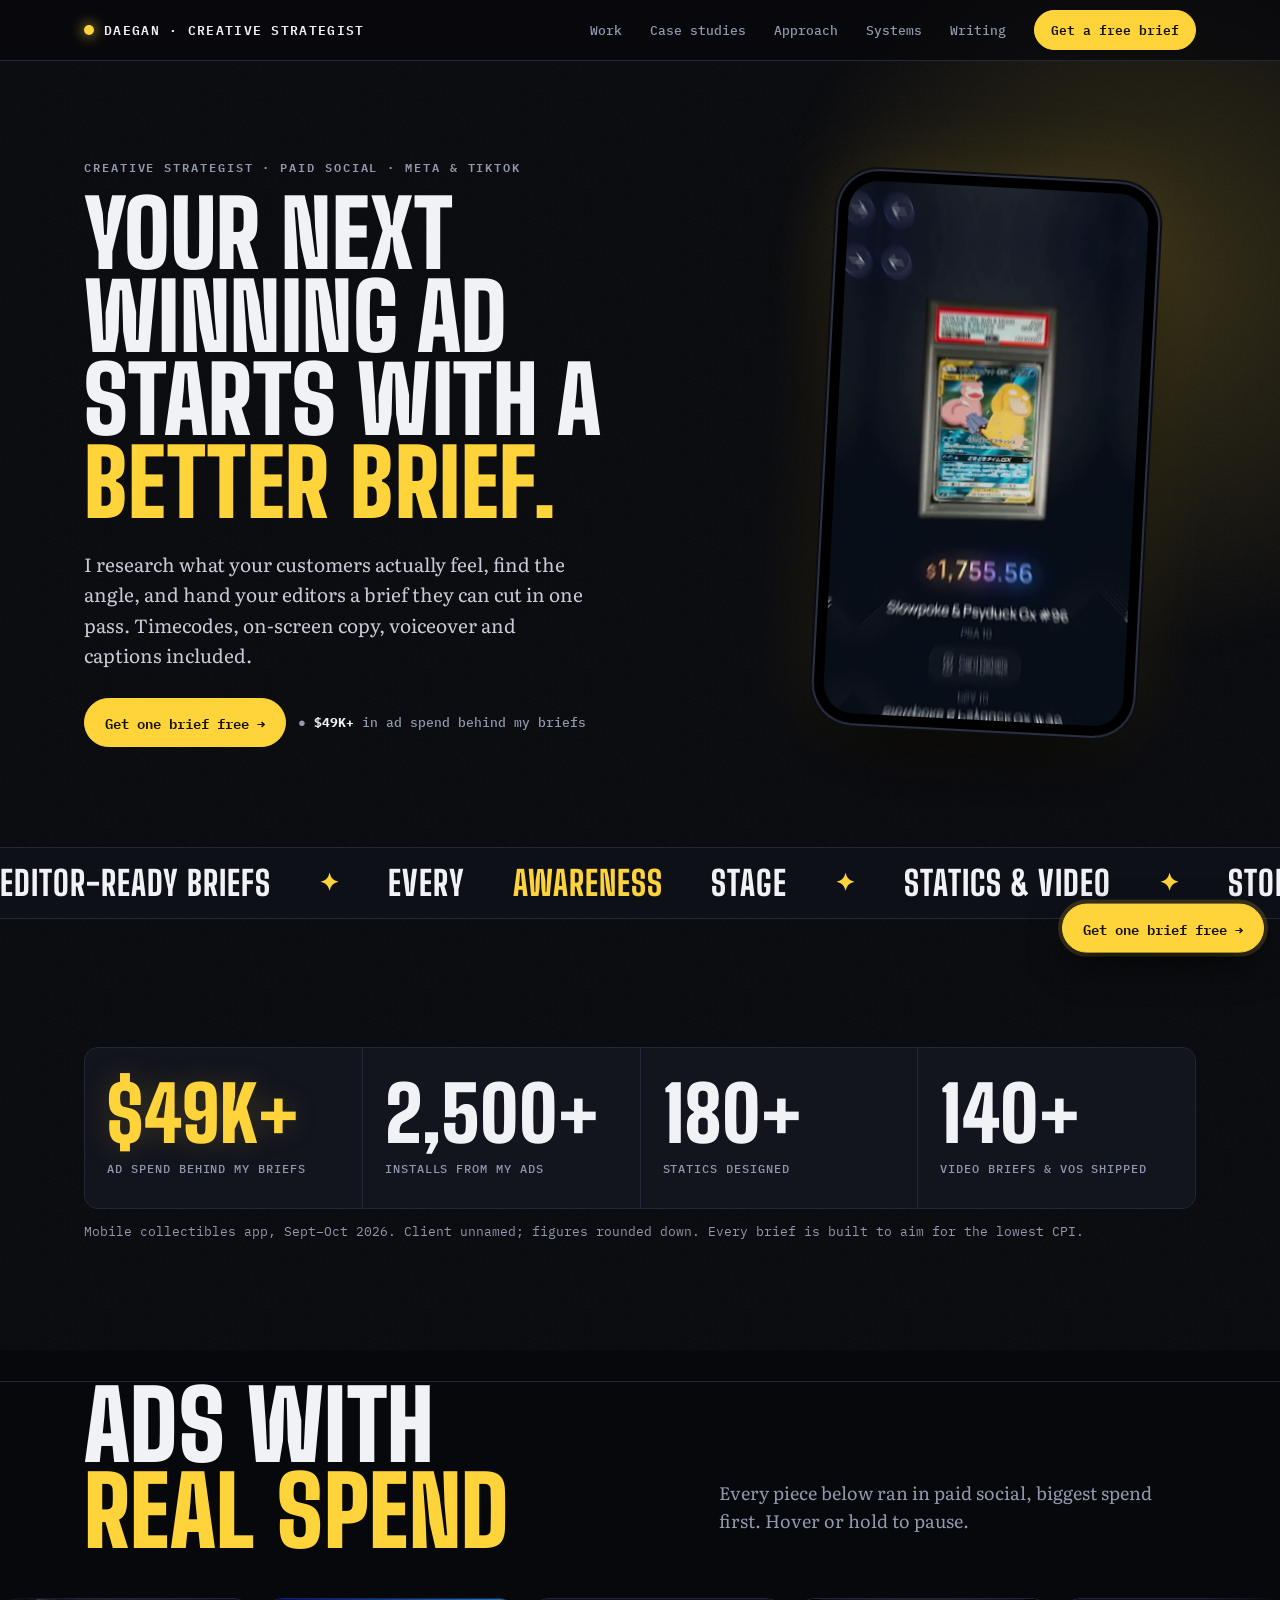
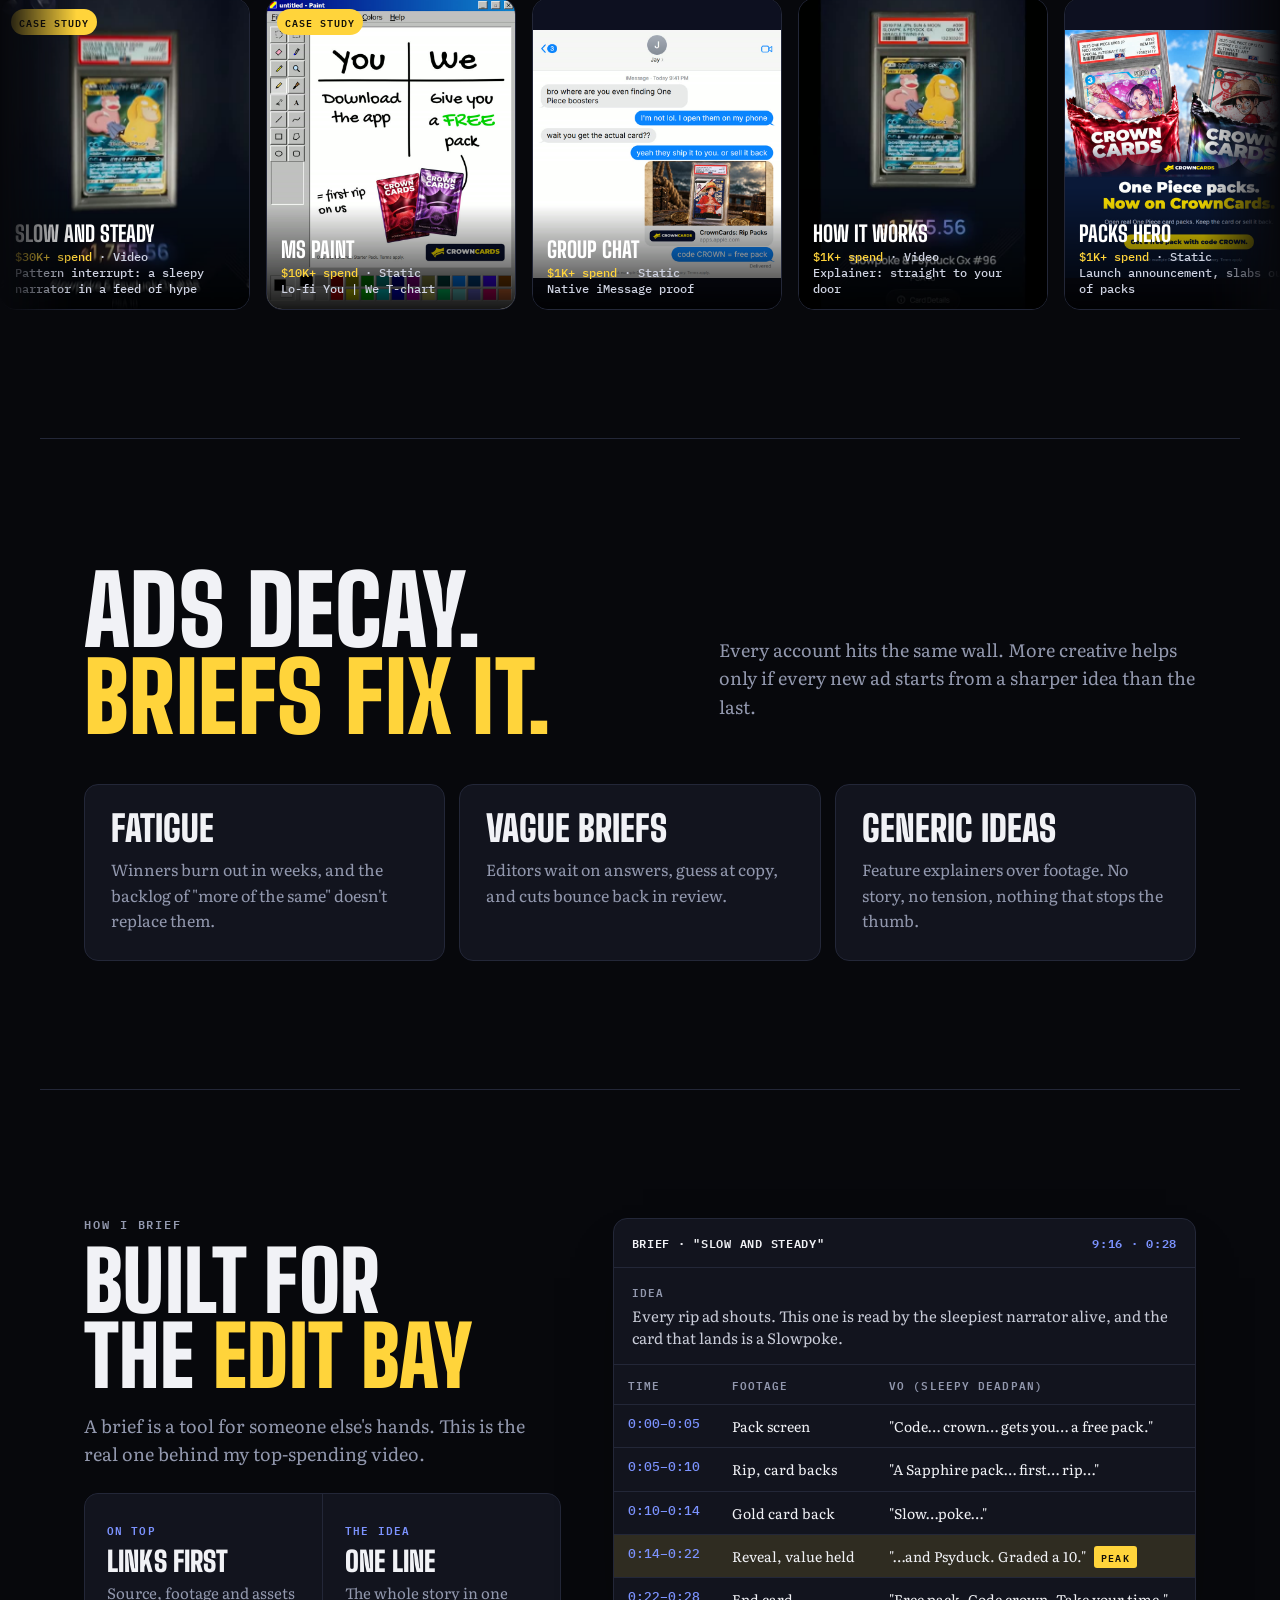
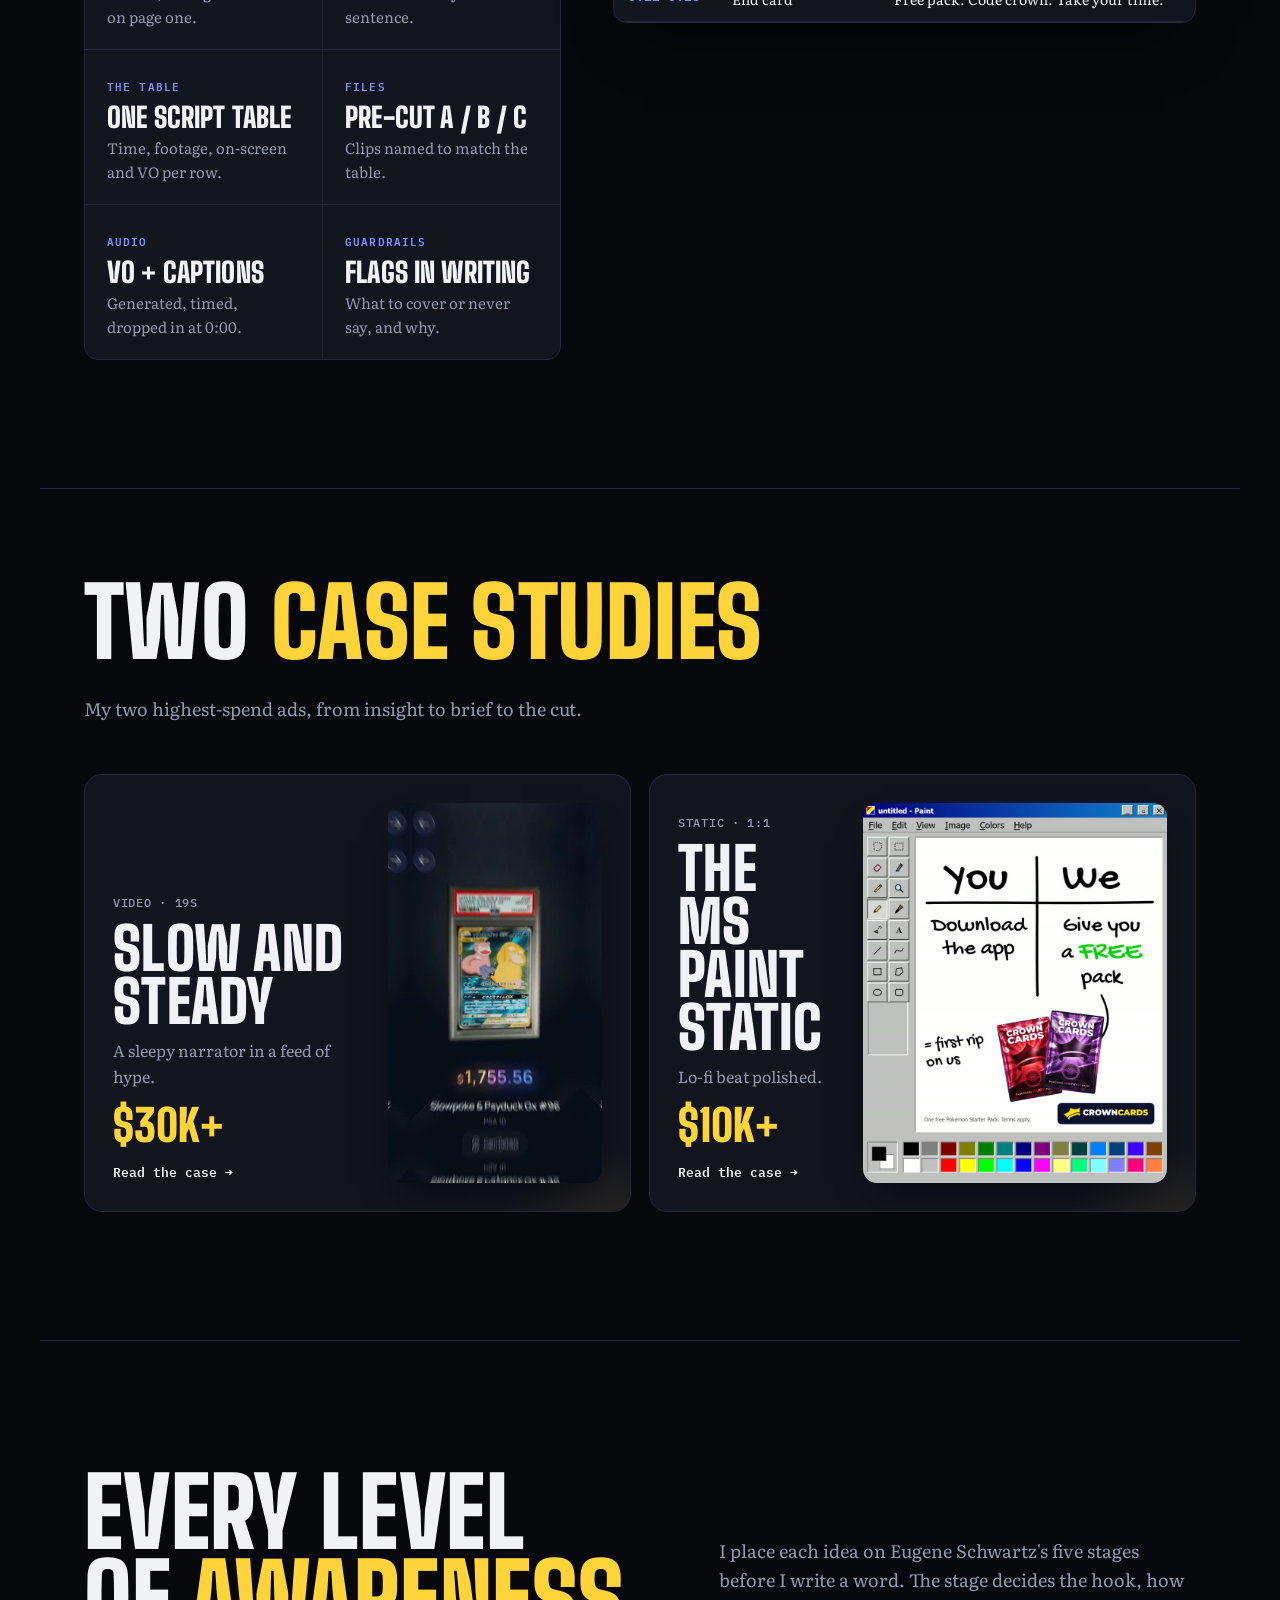
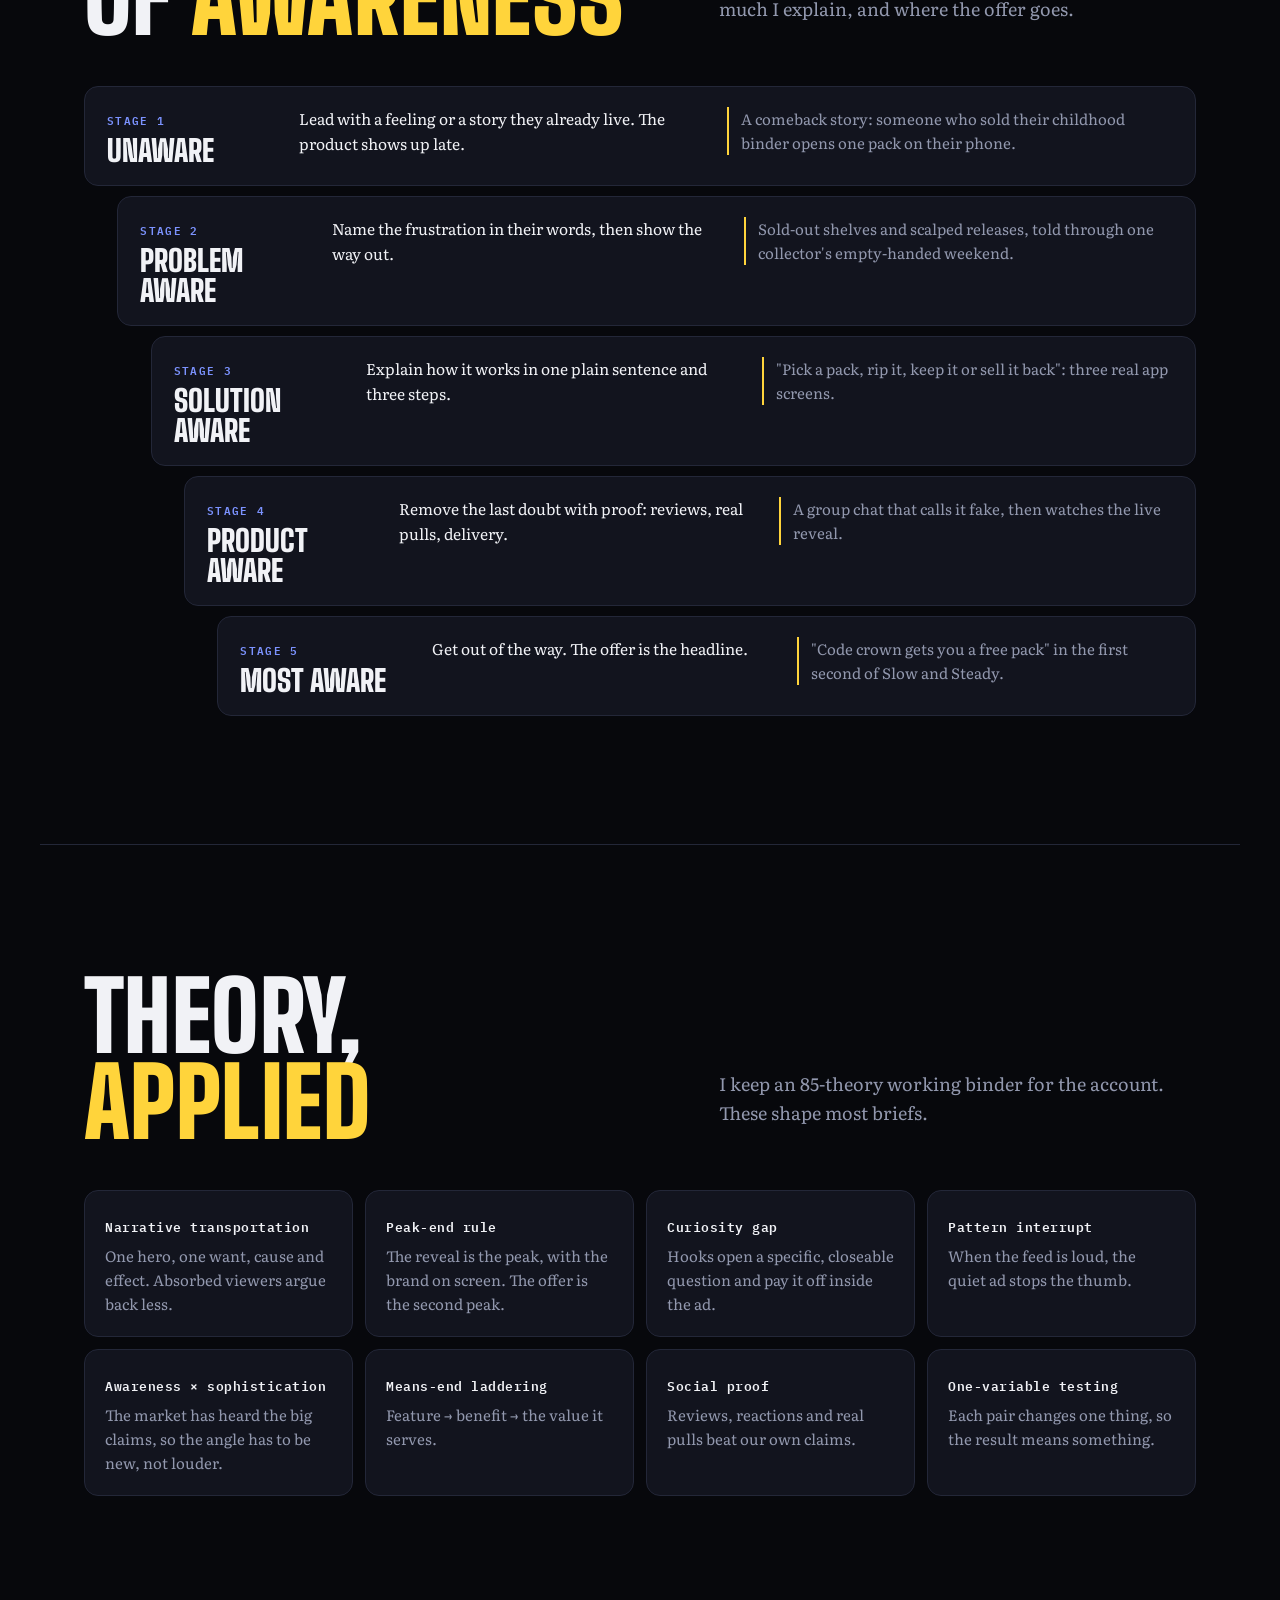
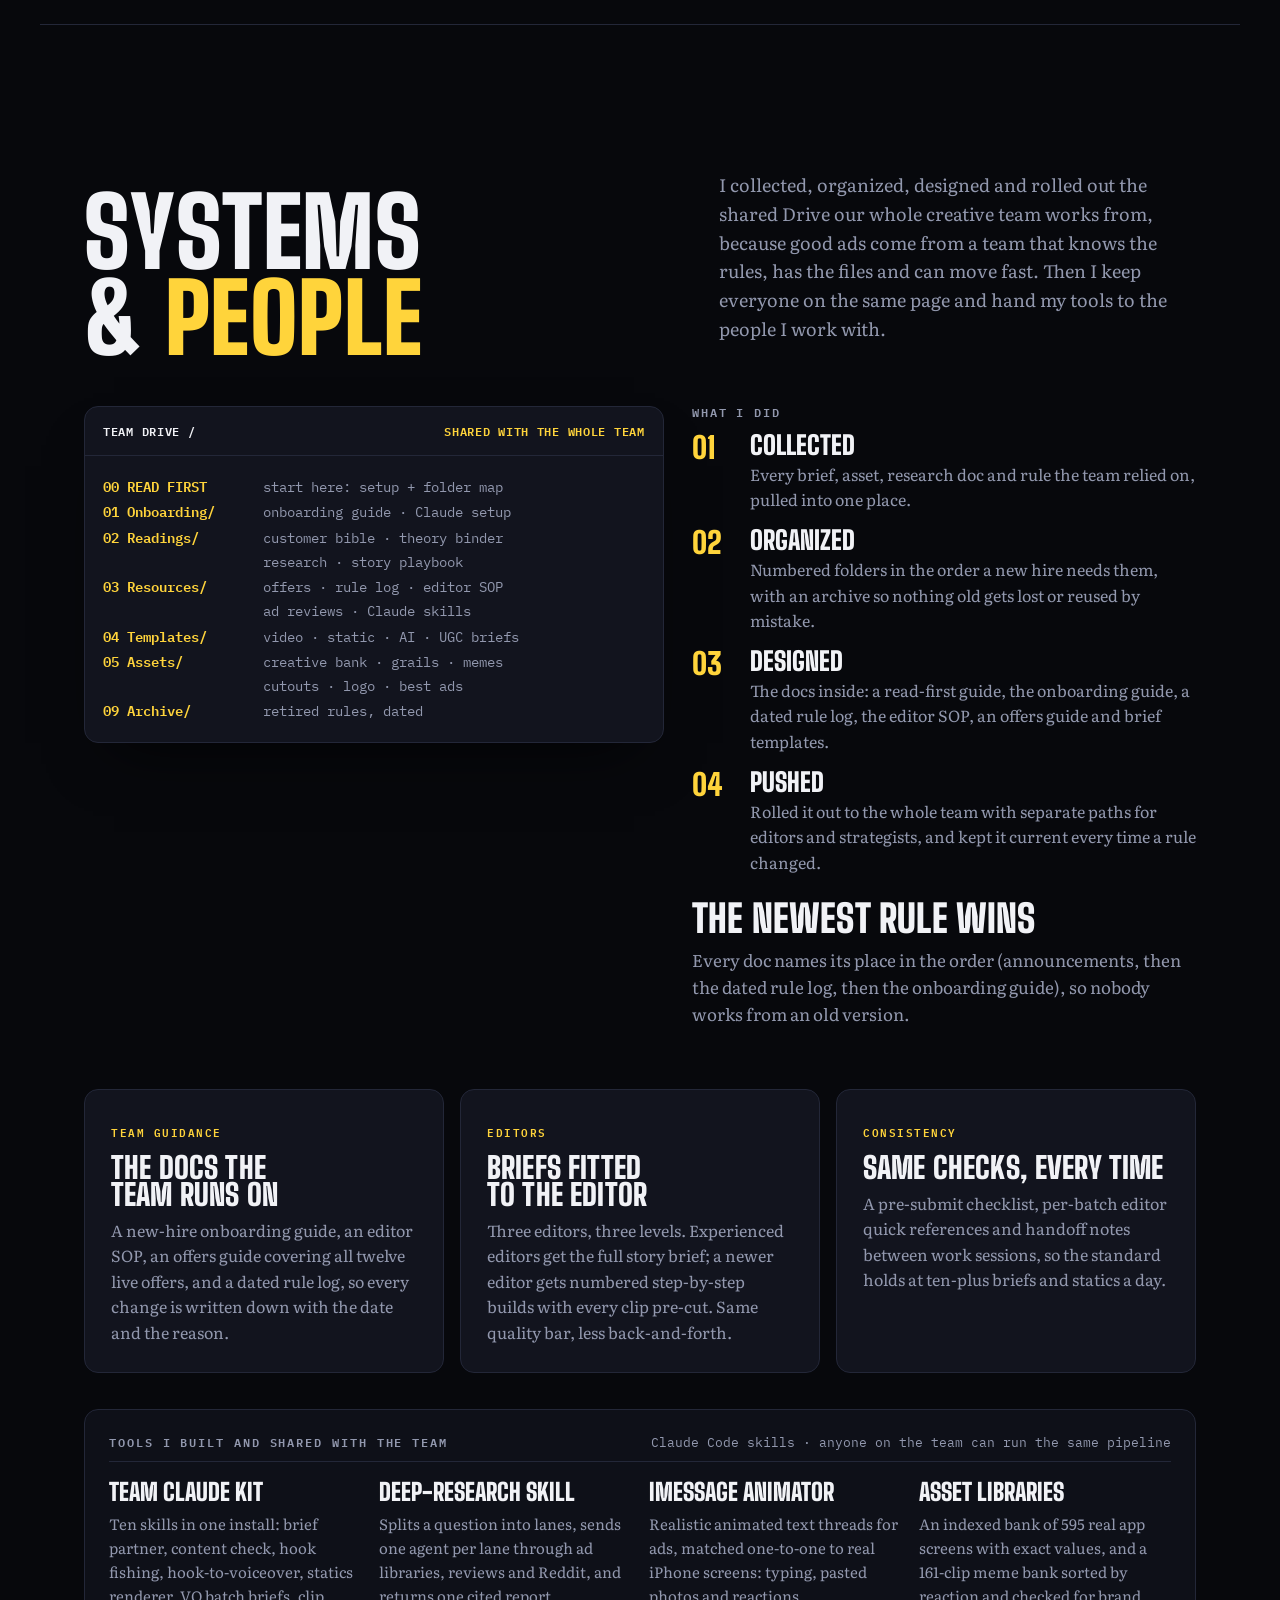
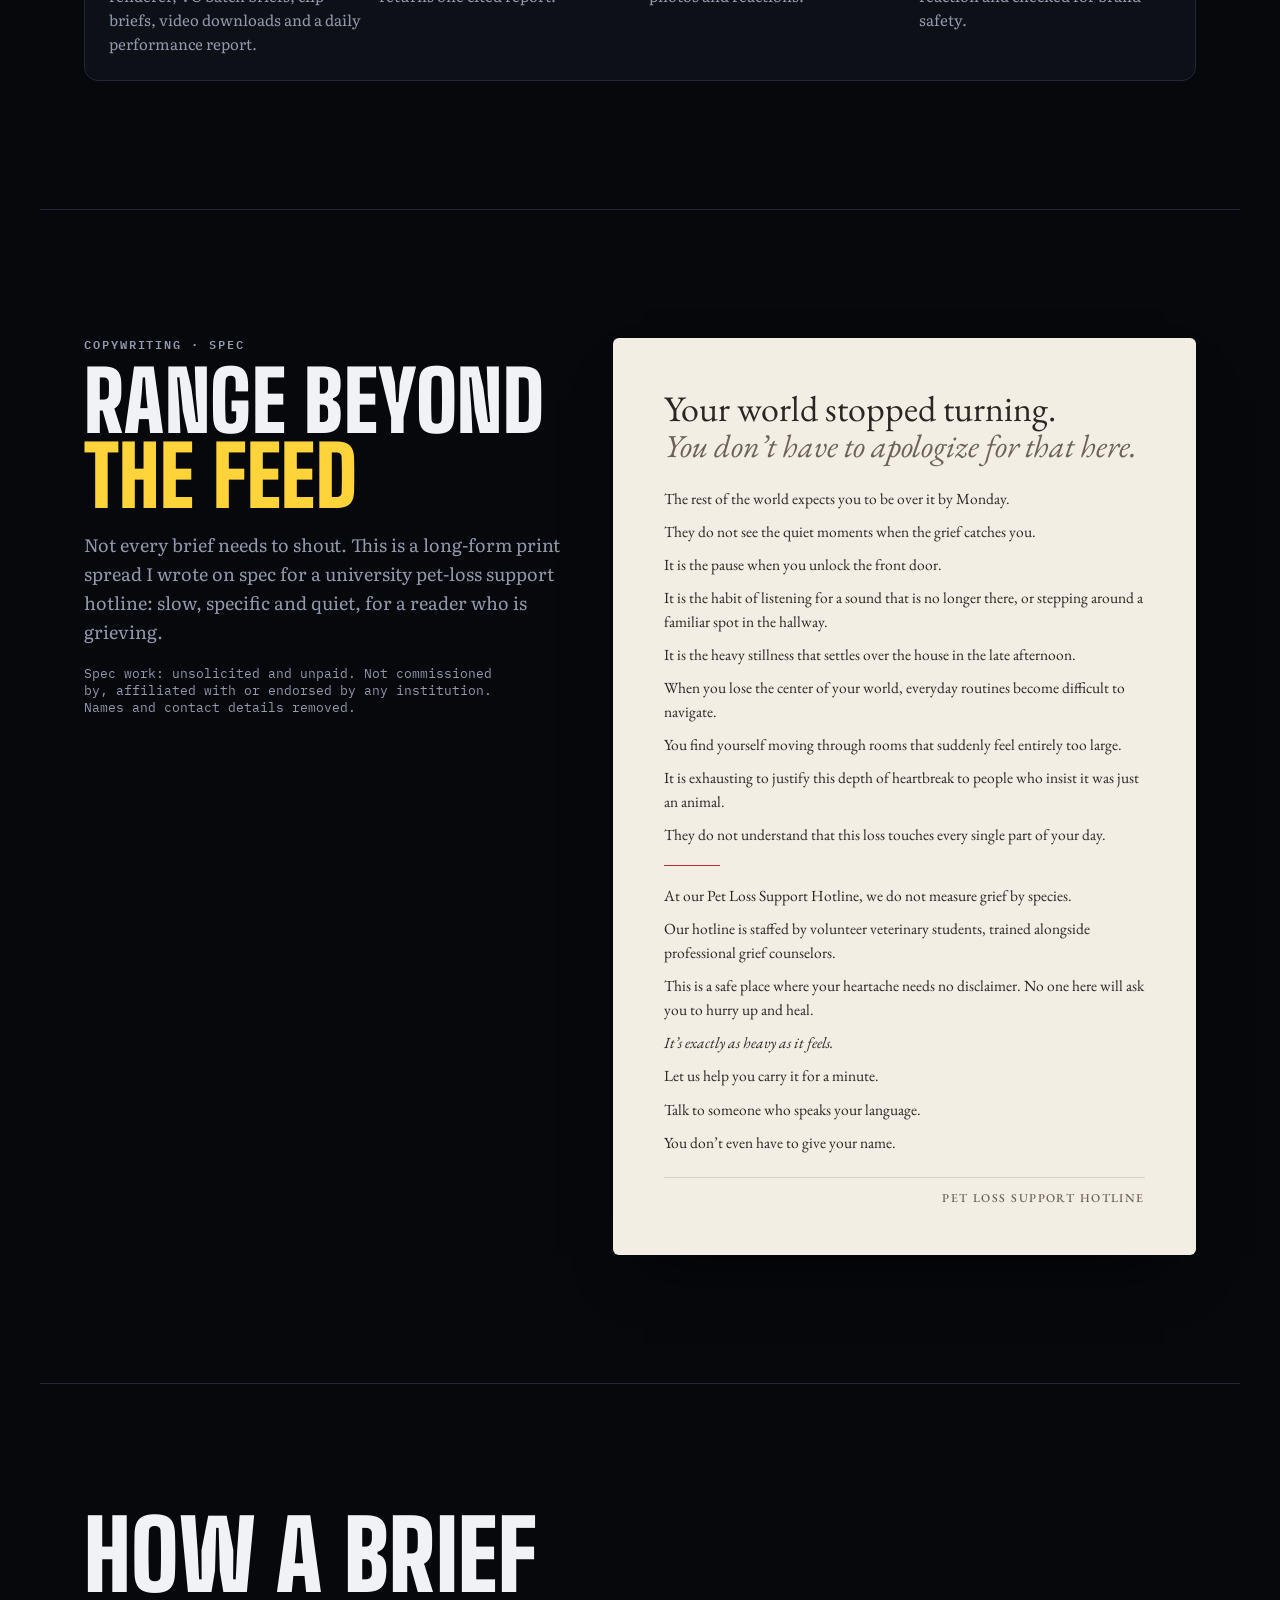
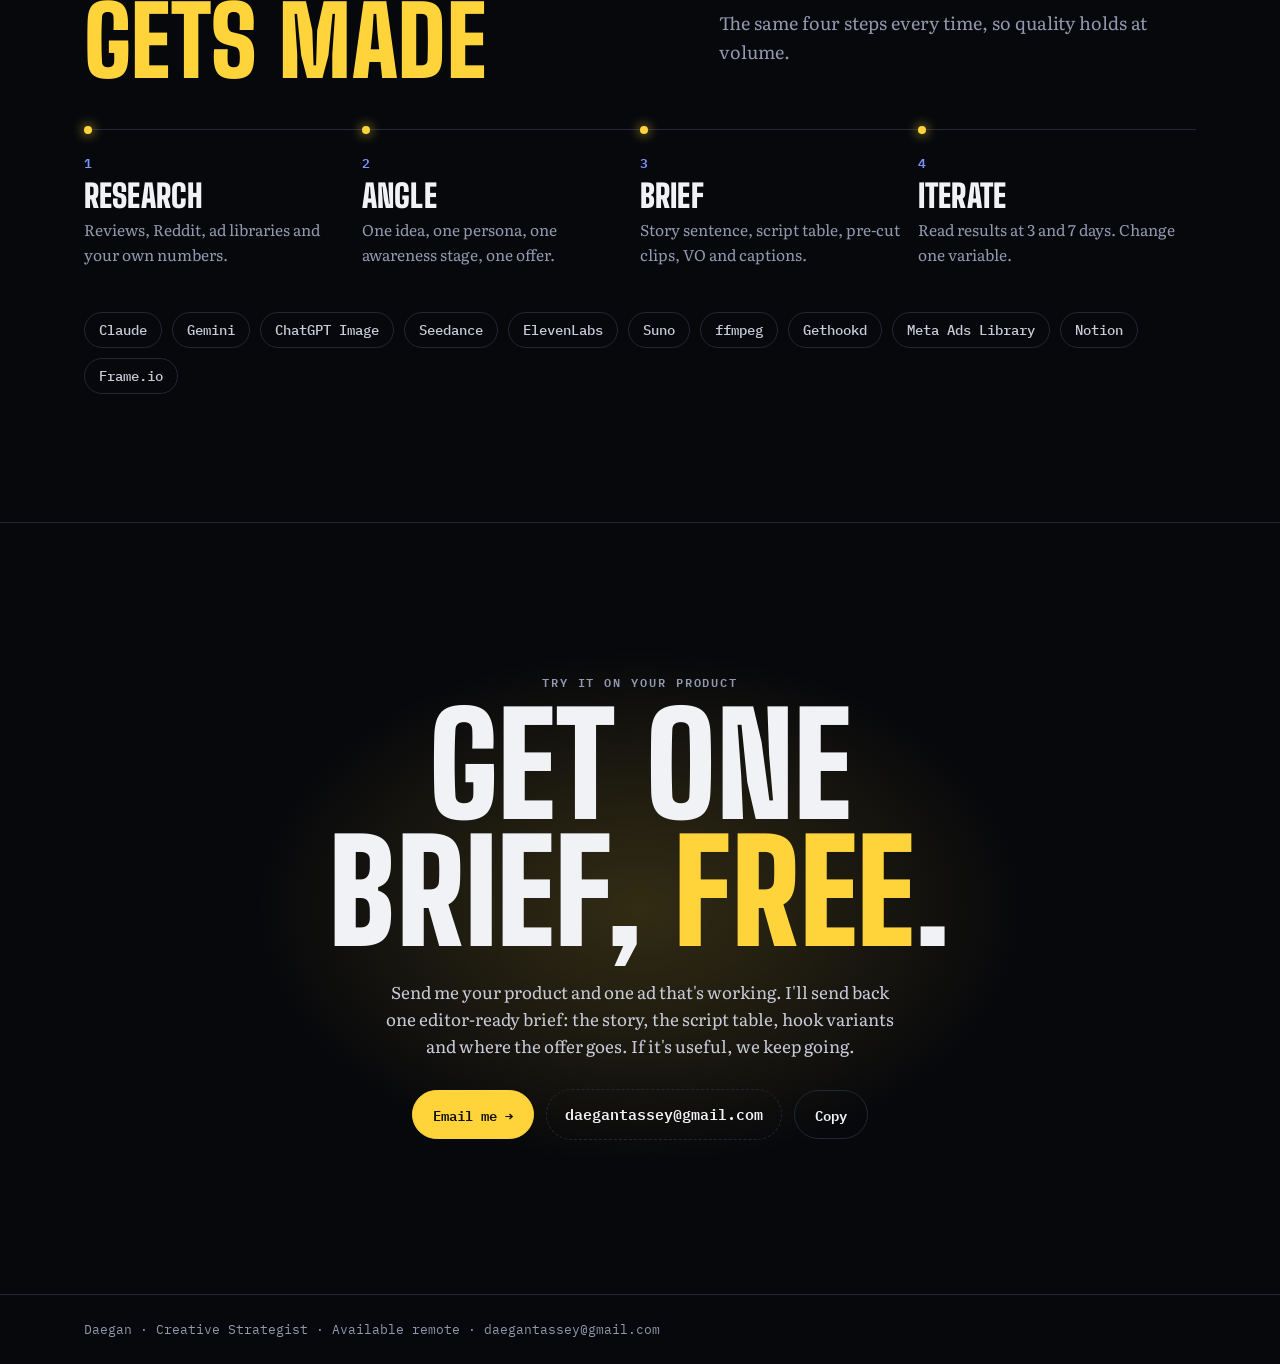
==== commit 374eab12: "Systems: the team Drive I collected, organized, designed and rolled out Co-Authored-By: Claude Opus " ====
--- a/index.html
+++ b/index.html
@@ -6,7 +6,7 @@
 <meta property="og:title" content="Daegan · Creative Strategy"><meta property="og:description" content="Editor-ready ad briefs built on research. Get one brief free."><meta property="og:image" content="https://daegan97.github.io/assets/slow-and-steady.jpg">
 <link rel="preconnect" href="https://fonts.googleapis.com"><link rel="preconnect" href="https://fonts.gstatic.com" crossorigin>
 <link href="https://fonts.googleapis.com/css2?family=Big+Shoulders+Display:wght@600;800;900&family=Literata:ital,opsz,wght@0,7..72,400;0,7..72,600;1,7..72,400&family=IBM+Plex+Mono:wght@400;500;600&family=EB+Garamond:ital,wght@0,400;0,500;1,400&display=swap" rel="stylesheet">
-<link rel="stylesheet" href="site.css?v=11">
+<link rel="stylesheet" href="site.css?v=13">
 </head><body>
 <header class="bar"><div class="wrap">
   <a class="who" href="#top"><b></b>Daegan<span class="full"> · Creative Strategist</span></a>
@@ -124,28 +124,32 @@
 
   <section class="wrap" id="systems">
     <div class="sh rv"><h2>Systems &amp; <span class="mark">people</span></h2>
-      <p class="lede">Good ads come from a team that knows the rules, has the files and can move fast. I build the place everything lives, keep everyone on the same page, and hand my tools to the people I work with.</p></div>
+      <p class="lede">I collected, organized, designed and rolled out the shared Drive our whole creative team works from, because good ads come from a team that knows the rules, has the files and can move fast. Then I keep everyone on the same page and hand my tools to the people I work with.</p></div>
 
     <div class="org rv">
-      <div class="tree" aria-label="How the master folder is organised">
-        <div class="tree-head"><span>CLIENT /</span><span>3,650 files · 500 folders</span></div>
-<pre><b>CLAUDE.md</b>          <i>one rulebook every tool and teammate reads</i>
-<b>Brand Assets/</b>      <i>logo, packs, 595 app screens indexed by value,</i>
-                   <i>161-clip reaction-meme bank</i>
-<b>Research/</b>          <i>customer bible, theory binder, ad-library runs</i>
-<b>Video Briefs/</b>      <i>Batch 1–10 · one folder per brief:</i>
-  └ 67 Prove Me Wrong/
-      Brief.pdf  Footage/  Assets/  <i>(VO, captions, pre-cut clips)</i>
-<b>Statics/</b>           <i>15 rounds · renderer + finals per round</i>
-<b>Footage/</b>           <i>raw recordings, indexed by type and value</i>
-<b>Resources/</b>         <i>editor SOP · offers · dated rule log</i>
-<b>Reports/</b>           <i>daily performance reads</i></pre>
+      <div class="tree" aria-label="How the team Drive is organised">
+        <div class="tree-head"><span>TEAM DRIVE /</span><span>shared with the whole team</span></div>
+<pre><b>00 READ FIRST</b>       <i>start here: setup + folder map</i>
+<b>01 Onboarding/</b>      <i>onboarding guide · Claude setup</i>
+<b>02 Readings/</b>        <i>customer bible · theory binder</i>
+                    <i>research · story playbook</i>
+<b>03 Resources/</b>       <i>offers · rule log · editor SOP</i>
+                    <i>ad reviews · Claude skills</i>
+<b>04 Templates/</b>       <i>video · static · AI · UGC briefs</i>
+<b>05 Assets/</b>          <i>creative bank · grails · memes</i>
+                    <i>cutouts · logo · best ads</i>
+<b>09 Archive/</b>         <i>retired rules, dated</i></pre>
       </div>
       <div class="org-copy">
-        <h3>One master folder</h3>
-        <p>Every brief ships as a folder an editor can open cold: the PDF, the pre-cut footage, the voiceover, the captions and the assets, named to match the script table. Nobody has to ask where a file is.</p>
-        <h3>One source of truth</h3>
-        <p>The rules live in a single file that every document, template and tool reads from. When a rule changes, it changes everywhere the same day.</p>
+        <div class="eyebrow" style="margin-bottom:14px">What I did</div>
+        <ol class="did">
+          <li><b>Collected</b><span>Every brief, asset, research doc and rule the team relied on, pulled into one place.</span></li>
+          <li><b>Organized</b><span>Numbered folders in the order a new hire needs them, with an archive so nothing old gets lost or reused by mistake.</span></li>
+          <li><b>Designed</b><span>The docs inside: a read-first guide, the onboarding guide, a dated rule log, the editor SOP, an offers guide and brief templates.</span></li>
+          <li><b>Pushed</b><span>Rolled it out to the whole team with separate paths for editors and strategists, and kept it current every time a rule changed.</span></li>
+        </ol>
+        <h3>The newest rule wins</h3>
+        <p>Every doc names its place in the order (announcements, then the dated rule log, then the onboarding guide), so nobody works from an old version.</p>
       </div>
     </div>
 
--- a/site.css
+++ b/site.css
@@ -340,3 +340,9 @@
 nav a,.go{white-space:nowrap}
 @media (max-width:1080px){nav a[href="#systems"],nav a[href="#writing"]{display:none}}
 @media (max-width:920px){nav a[href="#awareness"]{display:none}}
+
+.did{list-style:none;margin:0 0 26px;padding:0;display:grid;gap:14px;counter-reset:d}
+.did li{display:grid;grid-template-columns:44px minmax(0,1fr);gap:4px 14px;counter-increment:d}
+.did li::before{content:counter(d,decimal-leading-zero);grid-row:span 2;font:900 30px/1 var(--display);color:var(--hl)}
+.did b{font:900 26px/1 var(--display);text-transform:uppercase}
+.did span{color:var(--mut);font-size:16px}
